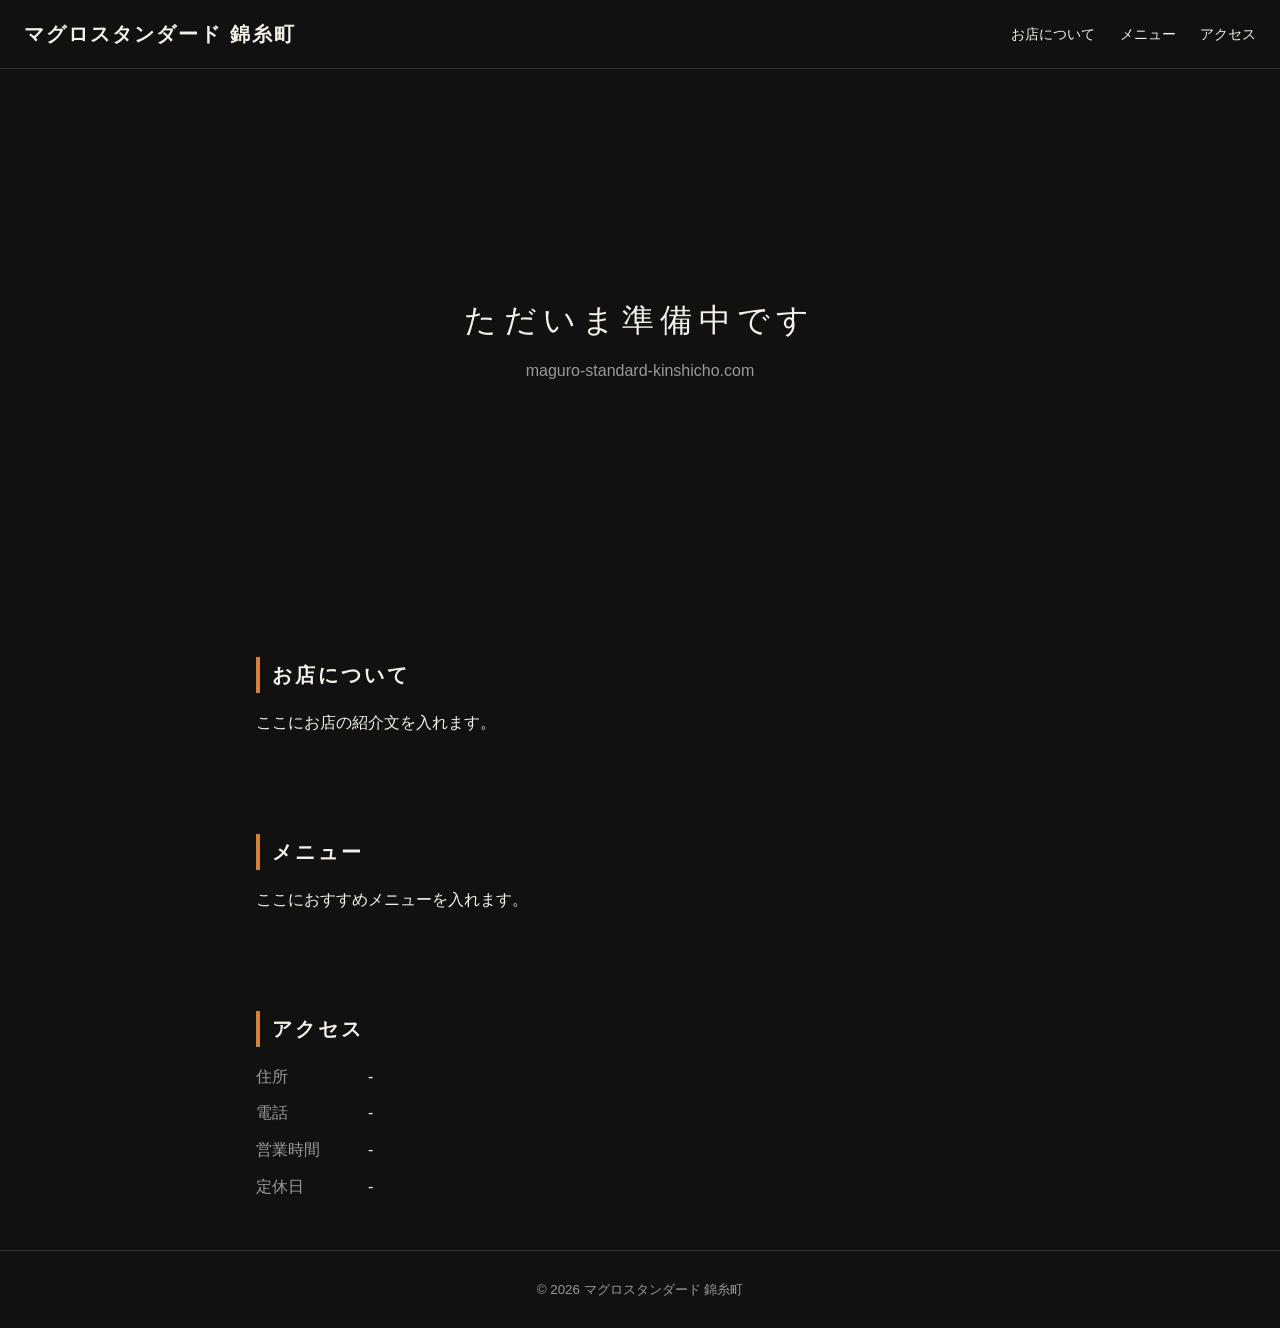
==== index.html @ 63bd1c0f "Initial scaffold for maguro-standard-kinshicho.com Co-Authored-By: Claude Fable 5.1 <noreply@anthrop" ====
<!DOCTYPE html>
<html lang="ja">
<head>
  <meta charset="UTF-8">
  <meta name="viewport" content="width=device-width, initial-scale=1.0">
  <title>マグロスタンダード 錦糸町</title>
  <meta name="description" content="マグロスタンダード 錦糸町 の公式サイトです。">
  <link rel="stylesheet" href="css/style.css">
</head>
<body>
  <header class="site-header">
    <h1 class="brand">マグロスタンダード 錦糸町</h1>
    <nav class="nav">
      <a href="#about">お店について</a>
      <a href="#menu">メニュー</a>
      <a href="#access">アクセス</a>
    </nav>
  </header>

  <main>
    <section class="hero">
      <p class="hero-copy">ただいま準備中です</p>
      <p class="hero-sub">maguro-standard-kinshicho.com</p>
    </section>

    <section id="about" class="section">
      <h2>お店について</h2>
      <p>ここにお店の紹介文を入れます。</p>
    </section>

    <section id="menu" class="section">
      <h2>メニュー</h2>
      <p>ここにおすすめメニューを入れます。</p>
    </section>

    <section id="access" class="section">
      <h2>アクセス</h2>
      <dl class="info">
        <dt>住所</dt><dd>-</dd>
        <dt>電話</dt><dd>-</dd>
        <dt>営業時間</dt><dd>-</dd>
        <dt>定休日</dt><dd>-</dd>
      </dl>
    </section>
  </main>

  <footer class="site-footer">
    <small>&copy; 2026 マグロスタンダード 錦糸町</small>
  </footer>
</body>
</html>
---- css/style.css ----
:root {
  --bg: #111;
  --fg: #f5f1e8;
  --accent: #d9822b;
  --muted: #9a9a9a;
}
* { box-sizing: border-box; margin: 0; padding: 0; }
body {
  font-family: "Hiragino Kaku Gothic ProN", "Noto Sans JP", sans-serif;
  background: var(--bg);
  color: var(--fg);
  line-height: 1.8;
}
.site-header {
  display: flex;
  justify-content: space-between;
  align-items: center;
  padding: 16px 24px;
  border-bottom: 1px solid #333;
}
.brand { font-size: 1.25rem; letter-spacing: .1em; }
.nav a { color: var(--fg); text-decoration: none; margin-left: 20px; font-size: .9rem; }
.nav a:hover { color: var(--accent); }
.hero {
  min-height: 60vh;
  display: flex;
  flex-direction: column;
  justify-content: center;
  align-items: center;
  text-align: center;
  padding: 40px 16px;
}
.hero-copy { font-size: 2rem; letter-spacing: .2em; }
.hero-sub { color: var(--muted); margin-top: 8px; }
.section { max-width: 800px; margin: 0 auto; padding: 48px 16px; }
.section h2 {
  font-size: 1.25rem;
  letter-spacing: .15em;
  border-left: 4px solid var(--accent);
  padding-left: 12px;
  margin-bottom: 16px;
}
.info { display: grid; grid-template-columns: 6em 1fr; gap: 8px 16px; }
.info dt { color: var(--muted); }
.site-footer { text-align: center; padding: 24px; color: var(--muted); border-top: 1px solid #333; }
@media (max-width: 600px) {
  .site-header { flex-direction: column; gap: 8px; }
  .nav a { margin: 0 10px; }
  .hero-copy { font-size: 1.4rem; }
}
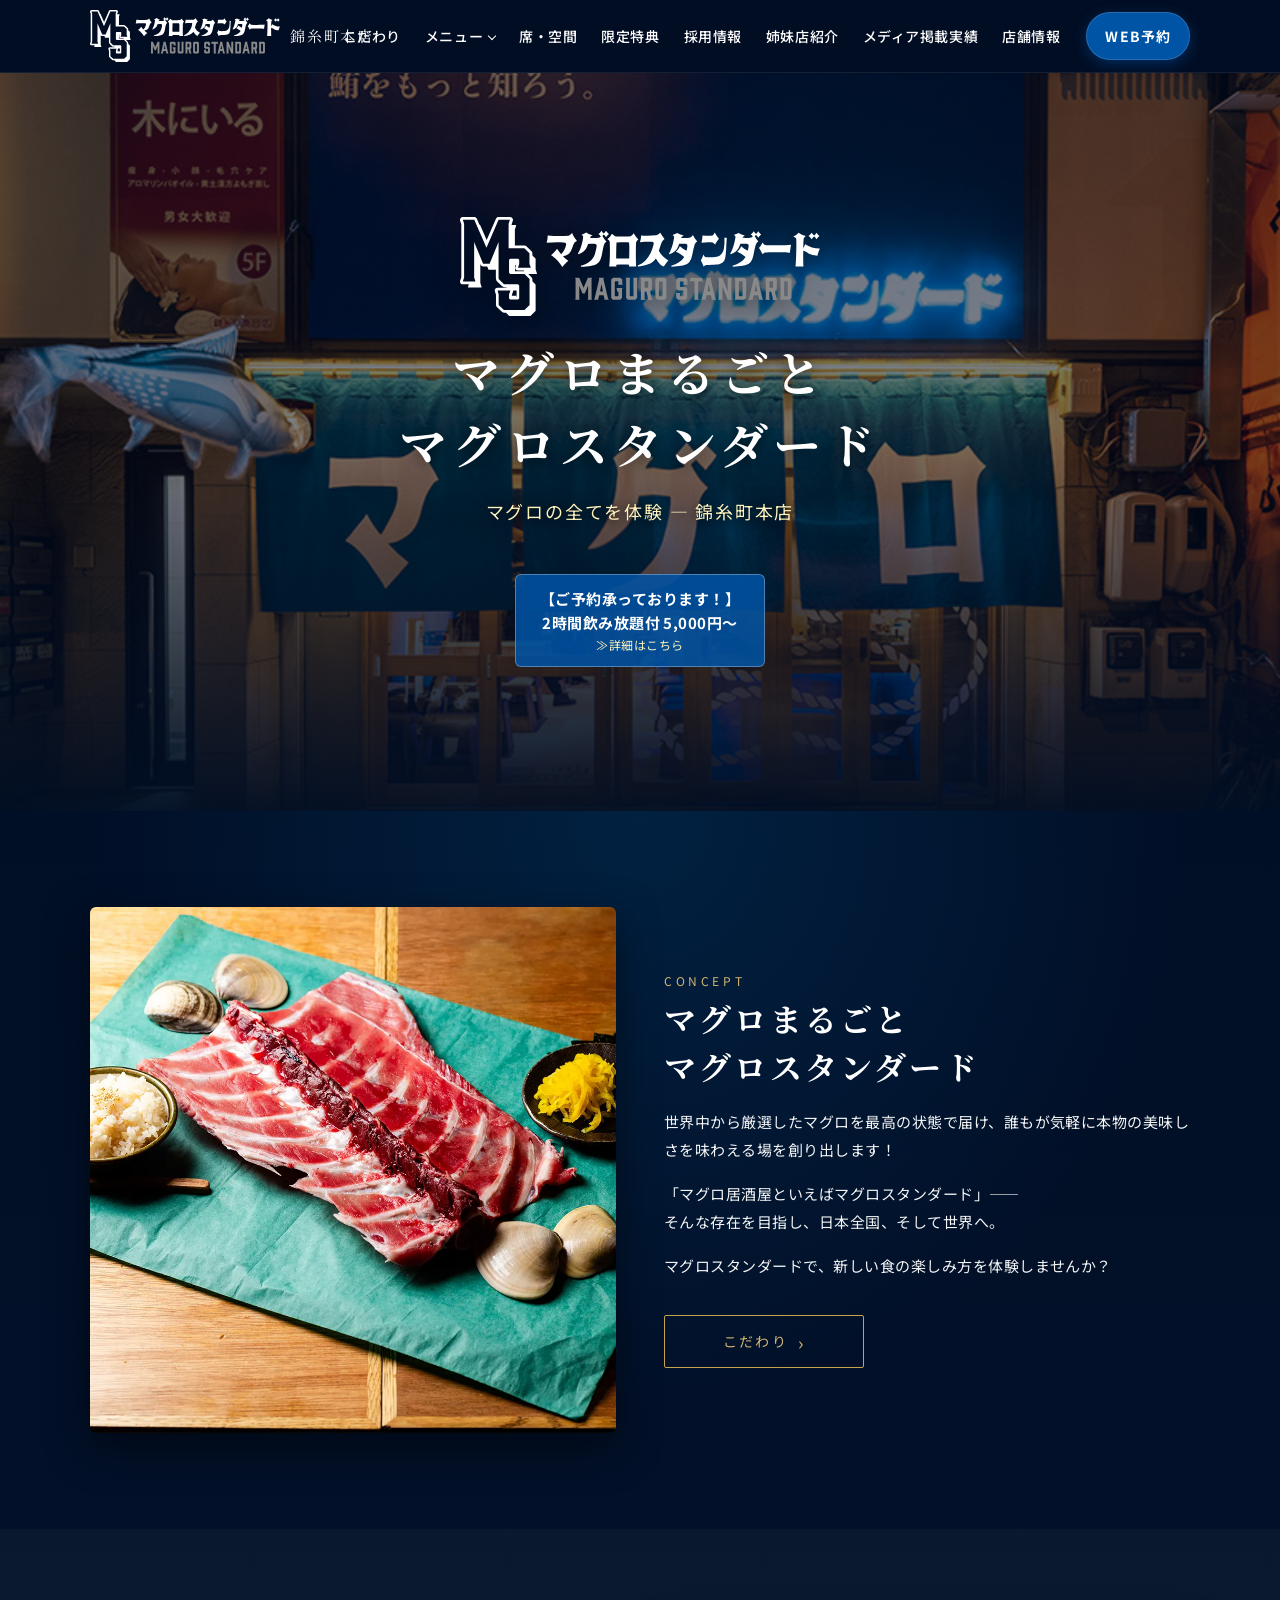
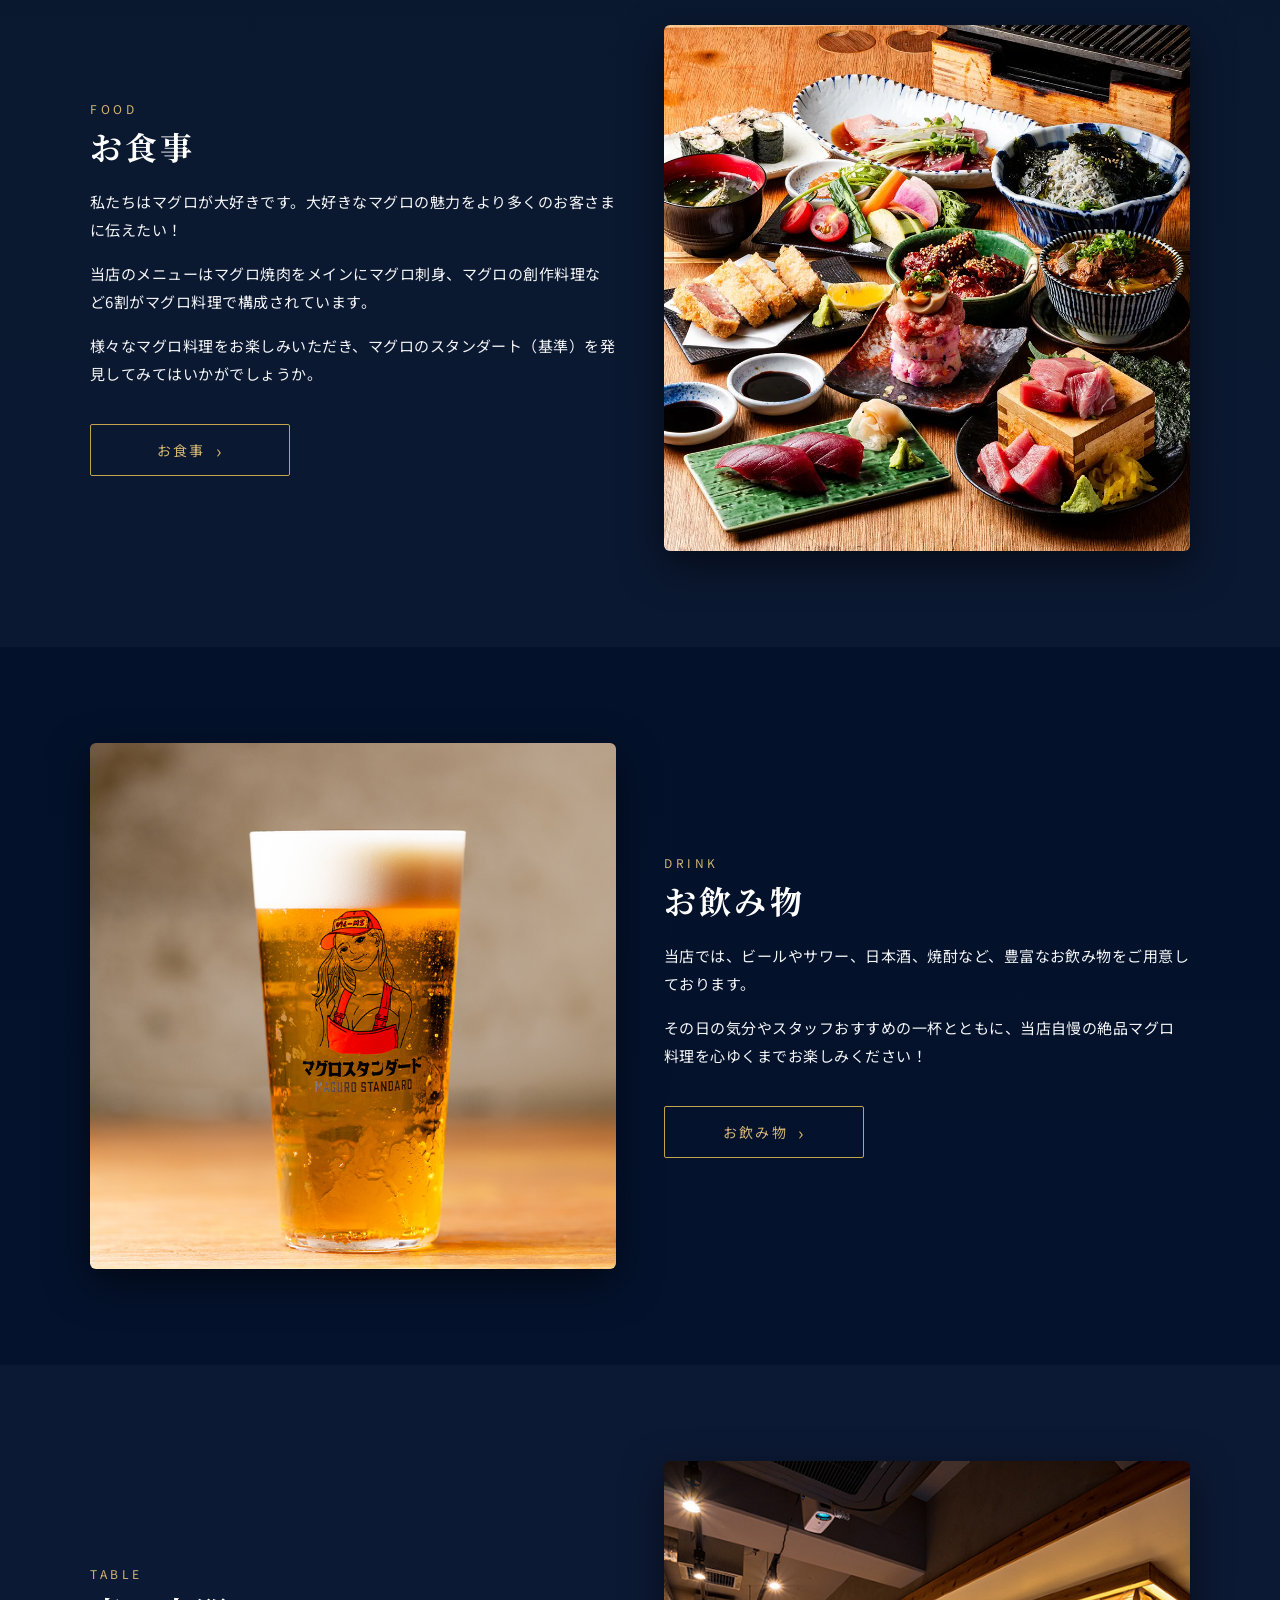
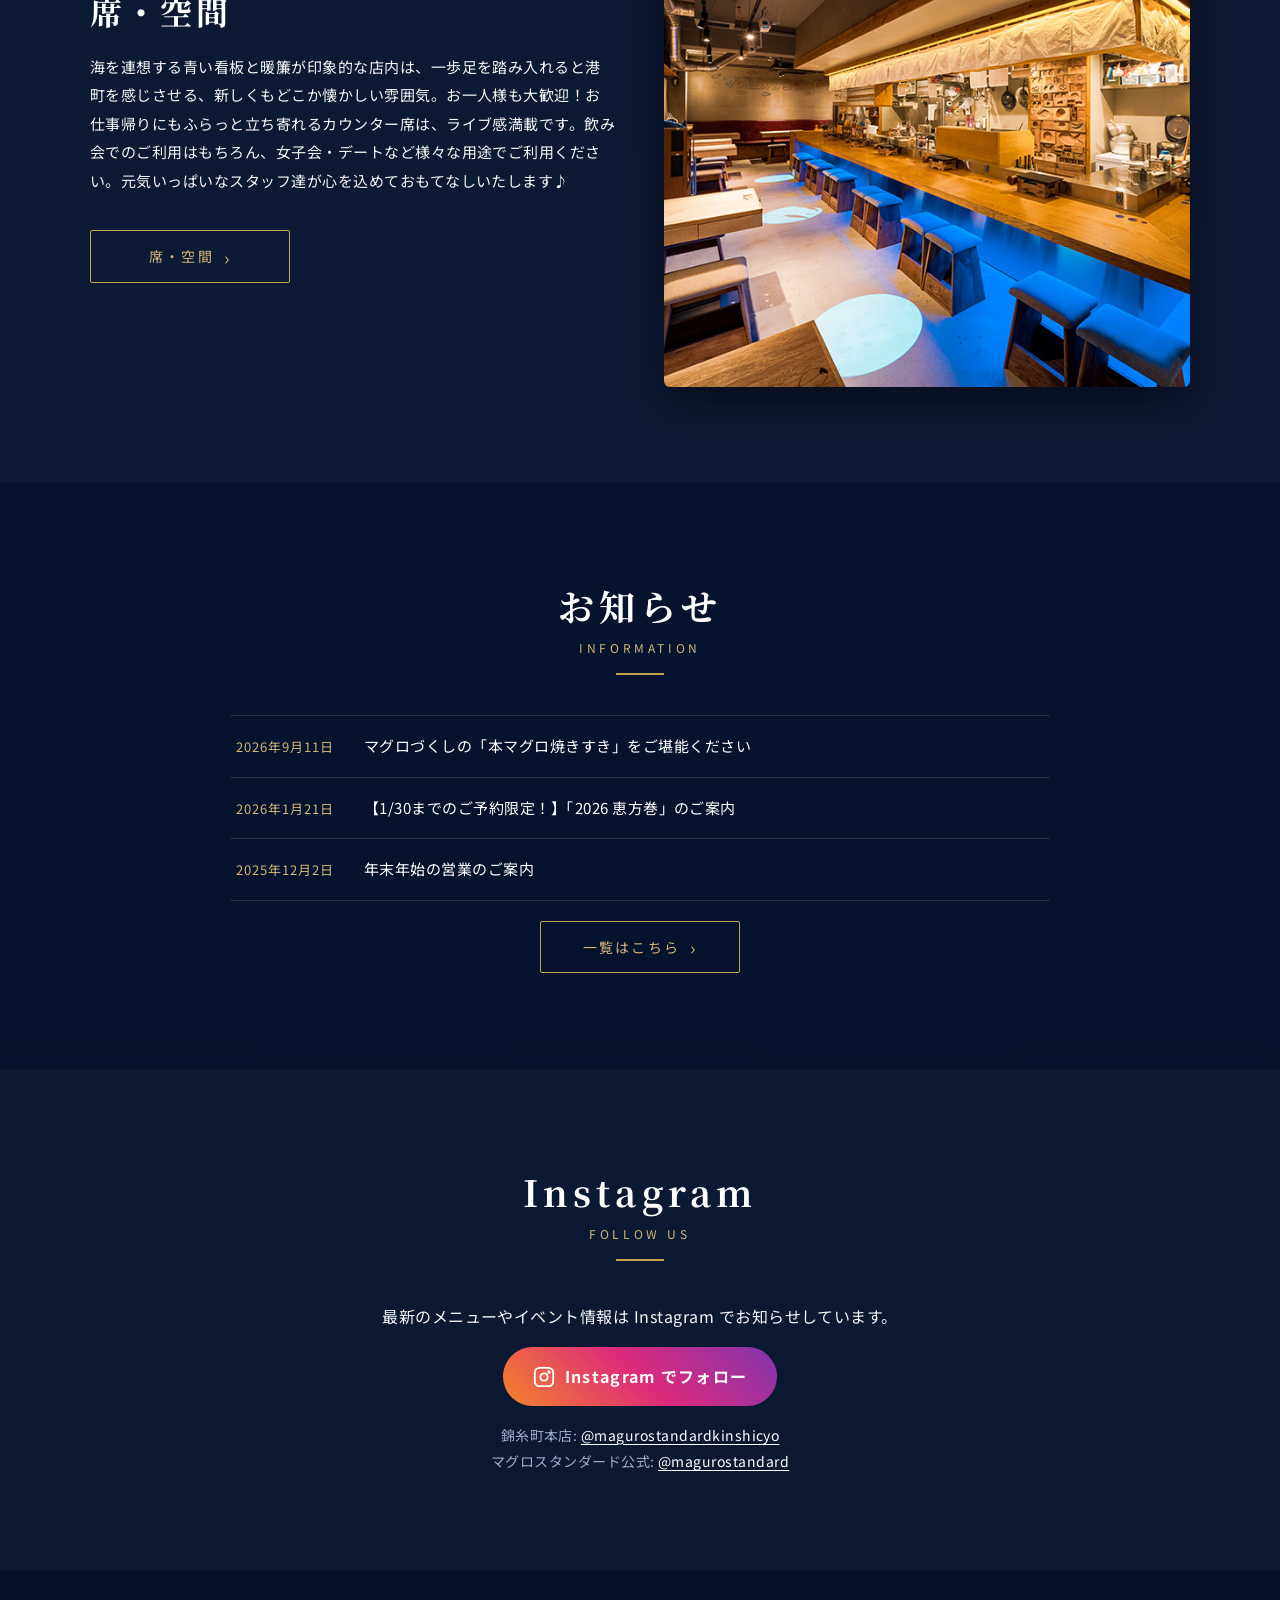
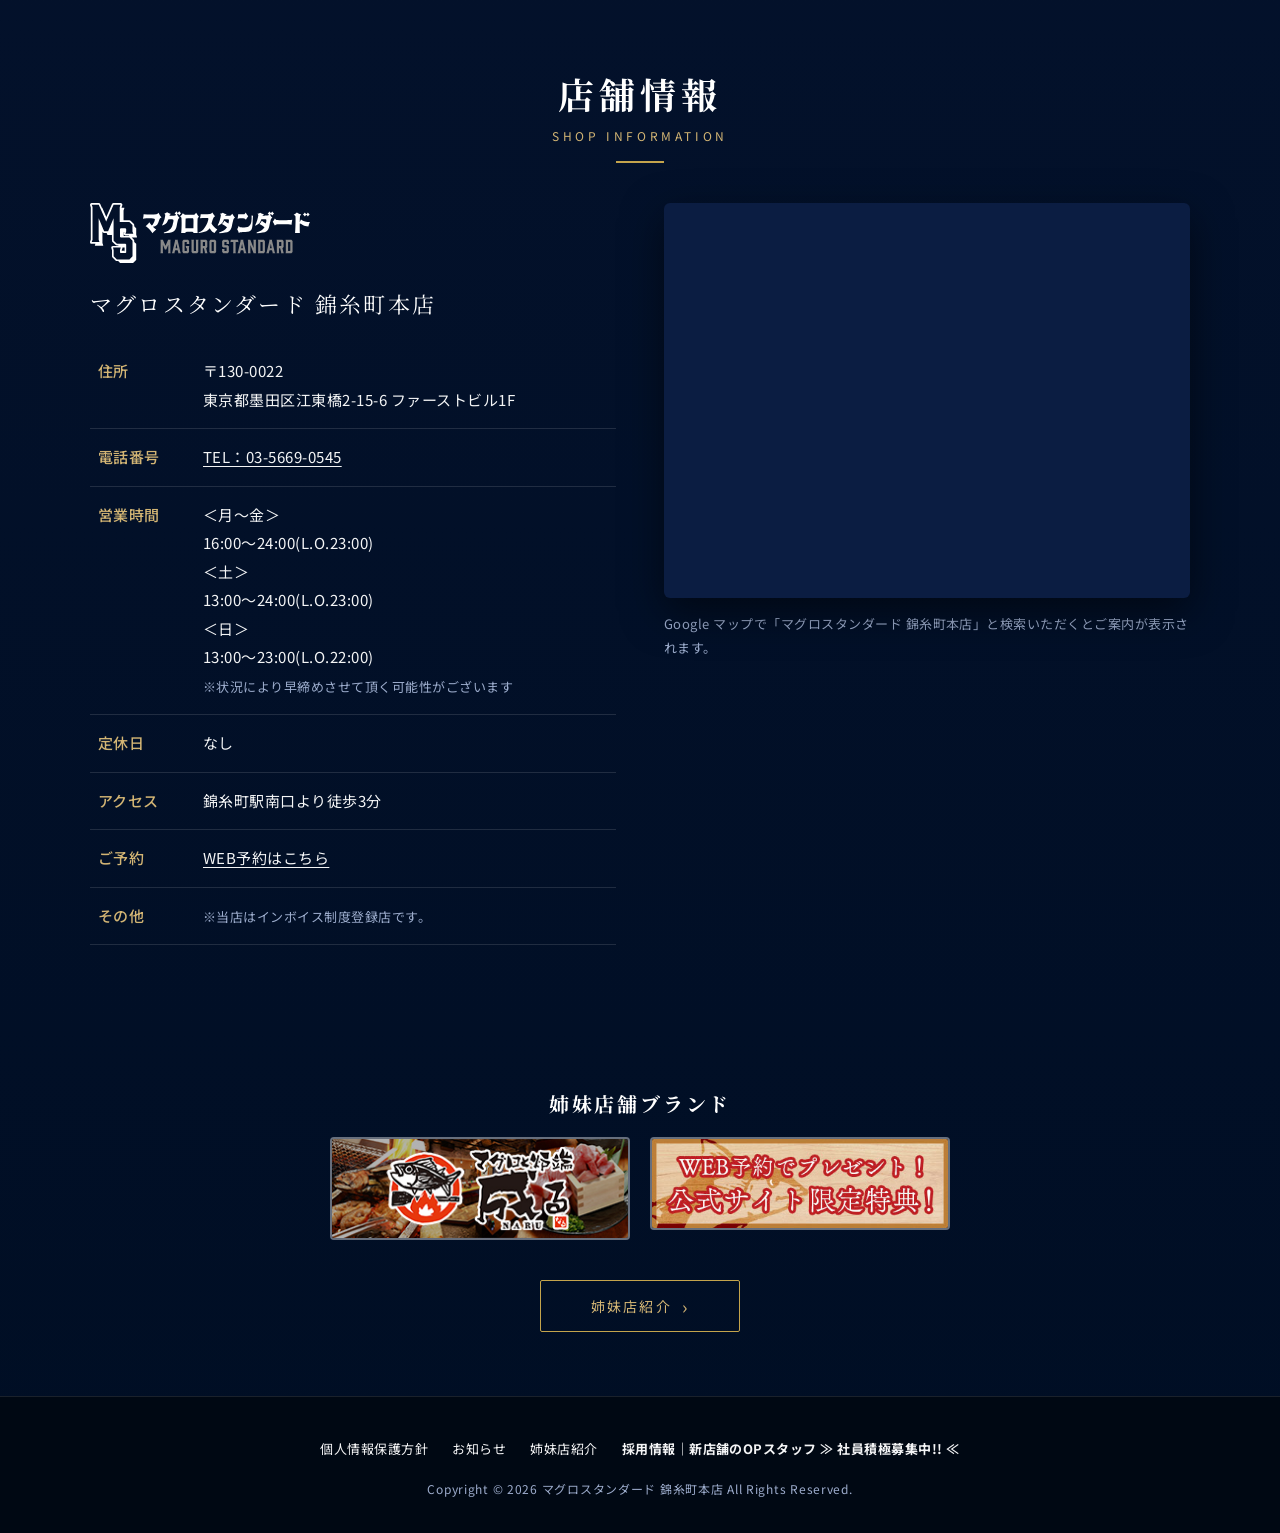
==== commit e09aa298: "Build マグロスタンダード 錦糸町本店 site from existing pages Co-Authored-By: Claude Fable 5.1 <noreply@anthropic.c" ====
--- a/index.html
+++ b/index.html
@@ -3,49 +3,222 @@
 <head>
   <meta charset="UTF-8">
   <meta name="viewport" content="width=device-width, initial-scale=1.0">
-  <title>マグロスタンダード 錦糸町</title>
-  <meta name="description" content="マグロスタンダード 錦糸町 の公式サイトです。">
-  <link rel="stylesheet" href="css/style.css">
+  <title>【公式・ネット予約はこちら】マグロスタンダード 錦糸町本店 - マグロの全てを体験</title>
+  <meta name="description" content="【Web予約はこちら】錦糸町駅南口より徒歩3分！ 捨てる部分がないと言われているマグロを焼肉、刺身などバラエティ豊富な調理方法でご提供している「マグロスタンダード 錦糸町本店」。ここでの食体験を通し、新しいスタンダードを発見してみてはいかがでしょうか♪ご宴会でのご利用はもちろん、女子会、デート、ご家族でのご利用まで、お気軽にお立ち寄りください。">
+  <meta property="og:locale" content="ja_JP">
+  <meta property="og:type" content="website">
+  <meta property="og:site_name" content="マグロスタンダード 錦糸町本店">
+  <meta property="og:title" content="【公式・ネット予約はこちら】マグロスタンダード 錦糸町本店 - マグロの全てを体験">
+  <meta property="og:description" content="【Web予約はこちら】錦糸町駅南口より徒歩3分！ 捨てる部分がないと言われているマグロを焼肉、刺身などバラエティ豊富な調理方法でご提供している「マグロスタンダード 錦糸町本店」。ここでの食体験を通し、新しいスタンダードを発見してみてはいかがでしょうか♪ご宴会でのご利用はもちろん、女子会、デート、ご家族でのご利用まで、お気軽にお立ち寄りください。">
+  <meta property="og:url" content="https://maguro-standard-kinshicho.com/">
+  <meta property="og:image" content="https://maguro-standard-kinshicho.com/images/ogp.jpg">
+  <meta name="twitter:card" content="summary_large_image">
+  <link rel="canonical" href="https://maguro-standard-kinshicho.com/">
+  <link rel="icon" href="/images/favicon.svg" type="image/svg+xml">
+  <link rel="preconnect" href="https://fonts.googleapis.com">
+  <link rel="preconnect" href="https://fonts.gstatic.com" crossorigin>
+  <link href="https://fonts.googleapis.com/css2?family=Noto+Sans+JP:wght@400;500;700&family=Noto+Serif+JP:wght@500;700&display=swap" rel="stylesheet">
+  <link rel="stylesheet" href="/css/style.css">
 </head>
-<body>
+<body class="has-bottom-bar">
   <header class="site-header">
-    <h1 class="brand">マグロスタンダード 錦糸町</h1>
-    <nav class="nav">
-      <a href="#about">お店について</a>
-      <a href="#menu">メニュー</a>
-      <a href="#access">アクセス</a>
-    </nav>
+    <div class="container header-inner">
+      <a class="brand" href="/" aria-label="マグロスタンダード 錦糸町本店 トップページ">
+        <img src="/images/logo-white.svg" alt="マグロスタンダード" width="333" height="91">
+        <span class="brand-sub">錦糸町本店</span>
+      </a>
+      <nav class="global-nav" aria-label="グローバルナビゲーション">
+        <ul class="nav-list">
+        <li><a href="/concept/">こだわり</a></li>
+        <li class="has-sub"><button type="button" aria-expanded="false">メニュー</button>
+          <ul class="sub-menu">
+            <li><a href="/course/">コース</a></li>
+            <li><a href="/food/">お食事</a></li>
+            <li><a href="/drink/">お飲み物</a></li>
+          </ul>
+        </li>
+        <li><a href="/table/">席・空間</a></li>
+        <li><a href="/special/">限定特典</a></li>
+        <li><a href="https://pay-it-forward-corporate.com/recruit/" target="_blank" rel="noopener">採用情報</a></li>
+        <li><a href="/sister-store/">姉妹店紹介</a></li>
+        <li><a href="/media/">メディア掲載実績</a></li>
+        <li><a href="/#shop-info">店舗情報</a></li>
+        </ul>
+      </nav>
+      <div class="header-actions">
+        <a class="btn-reserve" href="https://yoyaku.tabelog.com/yoyaku/net_booking_form/index?rcd=13283669" target="_blank" rel="noopener">WEB予約</a>
+        <button class="menu-toggle" type="button" aria-expanded="false" aria-controls="mobile-nav" aria-label="メニューを開閉">
+          <span></span><span></span><span></span>
+        </button>
+      </div>
+    </div>
   </header>
+  <nav class="mobile-nav" id="mobile-nav" aria-label="モバイルナビゲーション">
+    <ul>
+      <li><a href="/">ホーム</a></li>
+      <li><a href="/concept/">こだわり</a></li>
+      <li><span>メニュー</span>
+        <ul>
+          <li><a href="/course/">コース</a></li>
+          <li><a href="/food/">お食事</a></li>
+          <li><a href="/drink/">お飲み物</a></li>
+        </ul>
+      </li>
+      <li><a href="/table/">席・空間</a></li>
+      <li><a href="/special/">限定特典</a></li>
+      <li><a href="https://pay-it-forward-corporate.com/recruit/" target="_blank" rel="noopener">採用情報</a></li>
+      <li><a href="/sister-store/">姉妹店紹介</a></li>
+      <li><a href="/media/">メディア掲載実績</a></li>
+      <li><a href="/#shop-info">店舗情報</a></li>
+      <li><a href="/information/">お知らせ</a></li>
+    </ul>
+    <a class="btn-reserve" href="https://yoyaku.tabelog.com/yoyaku/net_booking_form/index?rcd=13283669" target="_blank" rel="noopener">WEB予約はこちら</a>
+    <p class="mobile-sns">Instagram: <a href="https://www.instagram.com/magurostandardkinshicyo/" target="_blank" rel="noopener">@magurostandardkinshicyo</a></p>
+  </nav>
 
   <main>
-    <section class="hero">
-      <p class="hero-copy">ただいま準備中です</p>
-      <p class="hero-sub">maguro-standard-kinshicho.com</p>
-    </section>
-
-    <section id="about" class="section">
-      <h2>お店について</h2>
-      <p>ここにお店の紹介文を入れます。</p>
-    </section>
-
-    <section id="menu" class="section">
-      <h2>メニュー</h2>
-      <p>ここにおすすめメニューを入れます。</p>
-    </section>
-
-    <section id="access" class="section">
-      <h2>アクセス</h2>
-      <dl class="info">
-        <dt>住所</dt><dd>-</dd>
-        <dt>電話</dt><dd>-</dd>
-        <dt>営業時間</dt><dd>-</dd>
-        <dt>定休日</dt><dd>-</dd>
-      </dl>
+    <section class="hero" id="pagetop">
+      <img class="hero-bg" src="/images/hero.jpg" alt="" width="800" height="600" fetchpriority="high">
+      <div class="hero-inner">
+        <img class="hero-logo" src="/images/logo-white.svg" alt="マグロスタンダード" width="333" height="91">
+        <h1 class="hero-title">マグロまるごと<br>マグロスタンダード</h1>
+        <p class="hero-lead">マグロの全てを体験 ― 錦糸町本店</p>
+        <a class="hero-notice" href="/course/">【ご予約承っております！】<br>2時間飲み放題付 5,000円～<small>≫詳細はこちら</small></a>
+      </div>
+    </section>
+
+    <section class="section wave" id="concept">
+      <div class="container">
+        <div class="feature">
+          <div class="feature-img"><img src="/images/top-concept.webp" alt="マグロスタンダードのマグロ料理" width="1000" height="1000" loading="lazy"></div>
+          <div class="feature-body">
+            <h2><span class="en">CONCEPT</span>マグロまるごと<br>マグロスタンダード</h2>
+            <p>世界中から厳選したマグロを最高の状態で届け、誰もが気軽に本物の美味しさを味わえる場を創り出します！</p>
+            <p>「マグロ居酒屋といえばマグロスタンダード」——<br>そんな存在を目指し、日本全国、そして世界へ。</p>
+            <p>マグロスタンダードで、新しい食の楽しみ方を体験しませんか？</p>
+            <a class="btn" href="/concept/">こだわり</a>
+          </div>
+        </div>
+      </div>
+    </section>
+
+    <section class="section alt" id="food">
+      <div class="container">
+        <div class="feature reverse">
+          <div class="feature-img"><img src="/images/top-food.webp" alt="マグロ焼肉をはじめとするお食事" width="1000" height="1000" loading="lazy"></div>
+          <div class="feature-body">
+            <h2><span class="en">FOOD</span>お食事</h2>
+            <p>私たちはマグロが大好きです。大好きなマグロの魅力をより多くのお客さまに伝えたい！</p>
+            <p>当店のメニューはマグロ焼肉をメインにマグロ刺身、マグロの創作料理など6割がマグロ料理で構成されています。</p>
+            <p>様々なマグロ料理をお楽しみいただき、マグロのスタンダート（基準）を発見してみてはいかがでしょうか。</p>
+            <a class="btn" href="/food/">お食事</a>
+          </div>
+        </div>
+      </div>
+    </section>
+
+    <section class="section" id="drink">
+      <div class="container">
+        <div class="feature">
+          <div class="feature-img"><img src="/images/drink-05.webp" alt="ビールなどのお飲み物" width="800" height="800" loading="lazy"></div>
+          <div class="feature-body">
+            <h2><span class="en">DRINK</span>お飲み物</h2>
+            <p>当店では、ビールやサワー、日本酒、焼酎など、豊富なお飲み物をご用意しております。</p>
+            <p>その日の気分やスタッフおすすめの一杯とともに、当店自慢の絶品マグロ料理を心ゆくまでお楽しみください！</p>
+            <a class="btn" href="/drink/">お飲み物</a>
+          </div>
+        </div>
+      </div>
+    </section>
+
+    <section class="section alt" id="table">
+      <div class="container">
+        <div class="feature reverse">
+          <div class="feature-img"><img src="/images/table-03.jpg" alt="ライブ感あふれるカウンター席" width="800" height="600" loading="lazy"></div>
+          <div class="feature-body">
+            <h2><span class="en">TABLE</span>席・空間</h2>
+            <p>海を連想する青い看板と暖簾が印象的な店内は、一歩足を踏み入れると港町を感じさせる、新しくもどこか懐かしい雰囲気。お一人様も大歓迎！お仕事帰りにもふらっと立ち寄れるカウンター席は、ライブ感満載です。飲み会でのご利用はもちろん、女子会・デートなど様々な用途でご利用ください。元気いっぱいなスタッフ達が心を込めておもてなしいたします♪</p>
+            <a class="btn" href="/table/">席・空間</a>
+          </div>
+        </div>
+      </div>
+    </section>
+
+    <section class="section" id="news">
+      <div class="container">
+        <h2 class="section-title">お知らせ<span class="en">INFORMATION</span></h2>
+        <ul class="news-list">
+        <li><a href="/information/#news-20260911"><time datetime="2026-09-11">2026年9月11日</time><span class="news-title">マグロづくしの「本マグロ焼きすき」をご堪能ください</span></a></li>
+        <li><a href="/information/#news-20260121"><time datetime="2026-01-21">2026年1月21日</time><span class="news-title">【1/30までのご予約限定！】「2026 恵方巻」のご案内</span></a></li>
+        <li><a href="/information/#news-20251202"><time datetime="2025-12-02">2025年12月2日</time><span class="news-title">年末年始の営業のご案内</span></a></li>
+        </ul>
+        <p class="center"><a class="btn" href="/information/">一覧はこちら</a></p>
+      </div>
+    </section>
+
+    <section class="section alt instagram" id="instagram">
+      <div class="container">
+        <h2 class="section-title">Instagram<span class="en">FOLLOW US</span></h2>
+        <p>最新のメニューやイベント情報は Instagram でお知らせしています。</p>
+        <p><a class="btn-insta" href="https://www.instagram.com/magurostandardkinshicyo/" target="_blank" rel="noopener"><svg viewBox="0 0 24 24" fill="none" stroke="currentColor" stroke-width="2" stroke-linecap="round" stroke-linejoin="round" aria-hidden="true"><rect x="2" y="2" width="20" height="20" rx="5"/><circle cx="12" cy="12" r="4"/><circle cx="17.5" cy="6.5" r="1" fill="currentColor"/></svg>Instagram でフォロー</a></p>
+        <p class="account">錦糸町本店: <a href="https://www.instagram.com/magurostandardkinshicyo/" target="_blank" rel="noopener">@magurostandardkinshicyo</a><br>マグロスタンダード公式: <a href="https://www.instagram.com/magurostandard/" target="_blank" rel="noopener">@magurostandard</a></p>
+      </div>
+    </section>
+
+    <section class="section" id="shop-info">
+      <div class="container">
+        <h2 class="section-title">店舗情報<span class="en">SHOP INFORMATION</span></h2>
+        <div class="info-grid">
+          <div>
+            <div class="store-logo"><img src="/images/logo-white.svg" alt="マグロスタンダード" width="333" height="91" loading="lazy"></div>
+            <p class="store-name">マグロスタンダード 錦糸町本店</p>
+            <table class="info-table">
+              <tr><th>住所</th><td>〒130-0022<br>東京都墨田区江東橋2-15-6 ファーストビル1F</td></tr>
+              <tr><th>電話番号</th><td><a href="tel:03-5669-0545">TEL：03-5669-0545</a></td></tr>
+              <tr><th>営業時間</th><td>＜月～金＞<br>16:00～24:00(L.O.23:00)<br>＜土＞<br>13:00～24:00(L.O.23:00)<br>＜日＞<br>13:00～23:00(L.O.22:00)<br><span class="note">※状況により早締めさせて頂く可能性がございます</span></td></tr>
+              <tr><th>定休日</th><td>なし</td></tr>
+              <tr><th>アクセス</th><td>錦糸町駅南口より徒歩3分</td></tr>
+              <tr><th>ご予約</th><td><a href="https://yoyaku.tabelog.com/yoyaku/net_booking_form/index?rcd=13283669" target="_blank" rel="noopener">WEB予約はこちら</a></td></tr>
+              <tr><th>その他</th><td><span class="note">※当店はインボイス制度登録店です。</span></td></tr>
+            </table>
+          </div>
+          <div id="footer-map">
+            <div class="map-wrap">
+              <iframe src="https://www.google.com/maps?q=%E6%9D%B1%E4%BA%AC%E9%83%BD%E5%A2%A8%E7%94%B0%E5%8C%BA%E6%B1%9F%E6%9D%B1%E6%A9%8B2-15-6%20%E3%83%95%E3%82%A1%E3%83%BC%E3%82%B9%E3%83%88%E3%83%93%E3%83%AB1F&output=embed" title="マグロスタンダード 錦糸町本店 の地図" loading="lazy" referrerpolicy="no-referrer-when-downgrade" allowfullscreen></iframe>
+            </div>
+            <p style="margin-top:14px;font-size:13px;color:#9caccc;">Google マップで「マグロスタンダード 錦糸町本店」と検索いただくとご案内が表示されます。</p>
+          </div>
+        </div>
+      </div>
+    </section>
+
+    <section class="sister-banner">
+      <div class="container">
+        <h2>姉妹店舗ブランド</h2>
+        <div class="banner-row">
+          <a href="https://maguro-robata-naru.com/" target="_blank" rel="noopener"><img src="/images/naru-banner.jpg" alt="マグロと炉端 成る" width="300" height="100" loading="lazy"></a>
+          <a href="/special/"><img src="/images/special-banner.jpg" alt="公式サイト限定特典" width="400" height="120" loading="lazy"></a>
+        </div>
+        <p style="margin-top:20px;"><a class="btn" href="/sister-store/">姉妹店紹介</a></p>
+      </div>
     </section>
   </main>
-
   <footer class="site-footer">
-    <small>&copy; 2026 マグロスタンダード 錦糸町</small>
+    <div class="container footer-inner">
+      <ul class="footer-links">
+        <li><a href="/privacy/">個人情報保護方針</a></li>
+        <li><a href="/information/">お知らせ</a></li>
+        <li><a href="/sister-store/">姉妹店紹介</a></li>
+        <li><a class="footer-recruit" href="https://pay-it-forward-corporate.com/recruit/" target="_blank" rel="noopener">採用情報｜新店舗のOPスタッフ ≫ 社員積極募集中!! ≪</a></li>
+      </ul>
+      <p class="copyright">Copyright &copy; 2026 マグロスタンダード 錦糸町本店 All Rights Reserved.</p>
+    </div>
   </footer>
+  <nav class="bottom-bar" aria-label="クイックリンク">
+    <a href="tel:03-5669-0545"><svg viewBox="0 0 24 24" fill="none" stroke="currentColor" stroke-width="1.8" stroke-linecap="round" stroke-linejoin="round" aria-hidden="true"><path d="M22 16.9v3a2 2 0 0 1-2.2 2 19.8 19.8 0 0 1-8.6-3.1 19.5 19.5 0 0 1-6-6A19.8 19.8 0 0 1 2.1 4.2 2 2 0 0 1 4.1 2h3a2 2 0 0 1 2 1.7c.1.9.4 1.8.7 2.6a2 2 0 0 1-.5 2.1L8.1 9.7a16 16 0 0 0 6 6l1.3-1.3a2 2 0 0 1 2.1-.4c.8.3 1.7.5 2.6.7a2 2 0 0 1 1.9 2z"/></svg>電話</a>
+    <a href="/#footer-map"><svg viewBox="0 0 24 24" fill="none" stroke="currentColor" stroke-width="1.8" stroke-linecap="round" stroke-linejoin="round" aria-hidden="true"><path d="M21 10c0 7-9 13-9 13S3 17 3 10a9 9 0 0 1 18 0z"/><circle cx="12" cy="10" r="3"/></svg>地図</a>
+    <a class="bar-reserve" href="https://yoyaku.tabelog.com/yoyaku/net_booking_form/index?rcd=13283669" target="_blank" rel="noopener"><svg viewBox="0 0 24 24" fill="none" stroke="currentColor" stroke-width="1.8" stroke-linecap="round" stroke-linejoin="round" aria-hidden="true"><rect x="3" y="4" width="18" height="18" rx="2"/><path d="M16 2v4M8 2v4M3 10h18"/></svg>WEB予約</a>
+  </nav>
+  <script src="/js/main.js"></script>
 </body>
 </html>
--- a/css/style.css
+++ b/css/style.css
@@ -1,50 +1,813 @@
+/* ==========================================================================
+   マグロスタンダード 錦糸町本店 - 共通スタイル
+   配色は既存サイト(Elementor kit)の値を踏襲:
+   primary #0054A6 / secondary #0072BC / navy #000E24 #05132F / gold #C4A44C
+   ========================================================================== */
+
 :root {
-  --bg: #111;
-  --fg: #f5f1e8;
-  --accent: #d9822b;
-  --muted: #9a9a9a;
-}
-* { box-sizing: border-box; margin: 0; padding: 0; }
+  --blue: #0054a6;
+  --blue-light: #0072bc;
+  --blue-deep: #004283;
+  --navy: #000e24;
+  --navy-2: #05132f;
+  --navy-3: #0b1d42;
+  --gold: #c4a44c;
+  --gold-light: #d3b574;
+  --cream: #fff3bd;
+  --text: #111111;
+  --text-light: #f4f5f6;
+  --muted: #9caccc;
+  --white: #ffffff;
+  --header-h: 72px;
+  --font-sans: "Noto Sans JP", "Hiragino Kaku Gothic ProN", "Hiragino Sans", Meiryo, sans-serif;
+  --font-serif: "Noto Serif JP", "Hiragino Mincho ProN", "Yu Mincho", serif;
+}
+
+*, *::before, *::after { box-sizing: border-box; }
+
+html { scroll-behavior: smooth; -webkit-text-size-adjust: 100%; }
+
 body {
-  font-family: "Hiragino Kaku Gothic ProN", "Noto Sans JP", sans-serif;
-  background: var(--bg);
-  color: var(--fg);
-  line-height: 1.8;
-}
+  margin: 0;
+  font-family: var(--font-sans);
+  font-size: 16px;
+  line-height: 1.9;
+  color: var(--text-light);
+  background: var(--navy);
+  background-image: linear-gradient(180deg, #000e24 0%, #05132f 60%, #000e24 100%);
+  letter-spacing: 0.03em;
+  word-break: break-word;
+}
+
+body.has-bottom-bar { padding-bottom: 64px; }
+
+img { max-width: 100%; height: auto; display: block; }
+a { color: inherit; text-decoration: none; }
+a:hover { opacity: 0.85; }
+ul { margin: 0; padding: 0; list-style: none; }
+h1, h2, h3, h4 { margin: 0; font-weight: 700; line-height: 1.5; }
+p { margin: 0 0 1em; }
+p:last-child { margin-bottom: 0; }
+
+.sr-only {
+  position: absolute; width: 1px; height: 1px; padding: 0; margin: -1px;
+  overflow: hidden; clip: rect(0, 0, 0, 0); white-space: nowrap; border: 0;
+}
+
+.container {
+  width: 100%;
+  max-width: 1140px;
+  margin: 0 auto;
+  padding: 0 20px;
+}
+
+/* --------------------------------------------------------------------------
+   Header
+   -------------------------------------------------------------------------- */
 .site-header {
+  position: sticky;
+  top: 0;
+  z-index: 100;
+  background: rgba(0, 14, 36, 0.92);
+  backdrop-filter: blur(6px);
+  border-bottom: 1px solid rgba(255, 255, 255, 0.08);
+}
+
+.header-inner {
+  display: flex;
+  align-items: center;
+  justify-content: space-between;
+  height: var(--header-h);
+  gap: 16px;
+}
+
+.brand {
+  display: flex;
+  align-items: center;
+  gap: 10px;
+  min-width: 0;
+}
+
+.brand img {
+  width: 170px;
+  height: auto;
+}
+
+.brand .brand-sub {
+  font-family: var(--font-serif);
+  font-size: 15px;
+  letter-spacing: 0.12em;
+  color: var(--white);
+  white-space: nowrap;
+}
+
+.global-nav { display: none; }
+
+.nav-list {
+  display: flex;
+  align-items: center;
+  gap: 4px;
+}
+
+.nav-list > li { position: relative; }
+
+.nav-list a, .nav-list button {
+  display: block;
+  padding: 8px 10px;
+  font-size: 14px;
+  font-weight: 500;
+  color: var(--white);
+  background: none;
+  border: 0;
+  cursor: pointer;
+  font-family: inherit;
+  letter-spacing: 0.04em;
+  white-space: nowrap;
+}
+
+.nav-list a:hover, .nav-list button:hover { color: var(--gold-light); opacity: 1; }
+
+.has-sub > button::after {
+  content: "";
+  display: inline-block;
+  width: 6px; height: 6px;
+  margin-left: 6px;
+  border-right: 1px solid currentColor;
+  border-bottom: 1px solid currentColor;
+  transform: translateY(-3px) rotate(45deg);
+}
+
+.sub-menu {
+  position: absolute;
+  top: 100%;
+  left: 0;
+  min-width: 160px;
+  padding: 8px 0;
+  background: var(--navy-3);
+  border: 1px solid rgba(255, 255, 255, 0.1);
+  box-shadow: 0 10px 30px rgba(0, 0, 0, 0.4);
+  opacity: 0;
+  visibility: hidden;
+  transform: translateY(8px);
+  transition: all 0.2s;
+}
+
+.has-sub:hover .sub-menu,
+.has-sub:focus-within .sub-menu,
+.has-sub.is-open .sub-menu {
+  opacity: 1;
+  visibility: visible;
+  transform: translateY(0);
+}
+
+.sub-menu a { padding: 8px 18px; font-size: 13px; }
+
+.btn-reserve {
+  display: inline-flex;
+  align-items: center;
+  justify-content: center;
+  gap: 6px;
+  padding: 10px 18px;
+  background: var(--blue);
+  color: var(--white);
+  font-weight: 700;
+  font-size: 14px;
+  letter-spacing: 0.08em;
+  border-radius: 999px;
+  border: 1px solid rgba(255, 255, 255, 0.15);
+  box-shadow: 0 4px 14px rgba(0, 84, 166, 0.45);
+  white-space: nowrap;
+  transition: background 0.2s;
+}
+
+.btn-reserve:hover { background: var(--blue-light); opacity: 1; }
+
+.header-actions { display: flex; align-items: center; gap: 10px; }
+.header-actions .btn-reserve { display: none; }
+
+/* Hamburger */
+.menu-toggle {
+  display: inline-flex;
+  flex-direction: column;
+  justify-content: center;
+  gap: 5px;
+  width: 44px; height: 44px;
+  padding: 10px;
+  background: transparent;
+  border: 1px solid rgba(255, 255, 255, 0.25);
+  border-radius: 6px;
+  cursor: pointer;
+}
+
+.menu-toggle span {
+  display: block;
+  height: 2px;
+  background: var(--white);
+  transition: transform 0.25s, opacity 0.25s;
+}
+
+.menu-toggle[aria-expanded="true"] span:nth-child(1) { transform: translateY(7px) rotate(45deg); }
+.menu-toggle[aria-expanded="true"] span:nth-child(2) { opacity: 0; }
+.menu-toggle[aria-expanded="true"] span:nth-child(3) { transform: translateY(-7px) rotate(-45deg); }
+
+/* Mobile drawer */
+.mobile-nav {
+  position: fixed;
+  inset: var(--header-h) 0 0 0;
+  z-index: 99;
+  background: rgba(0, 14, 36, 0.98);
+  overflow-y: auto;
+  padding: 24px 20px 120px;
+  transform: translateX(100%);
+  transition: transform 0.3s ease;
+}
+
+.mobile-nav.is-open { transform: translateX(0); }
+
+.mobile-nav ul li a, .mobile-nav ul li span {
+  display: block;
+  padding: 14px 4px;
+  font-size: 16px;
+  color: var(--white);
+  border-bottom: 1px solid rgba(255, 255, 255, 0.1);
+}
+
+.mobile-nav ul li span { color: var(--muted); font-size: 13px; padding-bottom: 4px; border: 0; }
+.mobile-nav ul ul a { padding-left: 20px; font-size: 15px; }
+.mobile-nav ul ul a::before { content: "- "; color: var(--gold); }
+.mobile-nav .btn-reserve { margin-top: 24px; width: 100%; padding: 14px; font-size: 16px; }
+.mobile-nav .mobile-sns { margin-top: 20px; text-align: center; font-size: 13px; color: var(--muted); }
+
+/* --------------------------------------------------------------------------
+   Hero
+   -------------------------------------------------------------------------- */
+.hero {
+  position: relative;
+  min-height: 72vh;
+  display: flex;
+  align-items: center;
+  justify-content: center;
+  text-align: center;
+  overflow: hidden;
+  background: var(--navy);
+}
+
+.hero-bg {
+  position: absolute;
+  inset: 0;
+  width: 100%; height: 100%;
+  object-fit: cover;
+  object-position: center;
+  opacity: 0.6;
+}
+
+.hero::after {
+  content: "";
+  position: absolute;
+  inset: 0;
+  background: linear-gradient(180deg, rgba(0, 14, 36, 0.3) 0%, rgba(0, 14, 36, 0.2) 50%, rgba(0, 14, 36, 0.95) 100%);
+}
+
+.hero-inner {
+  position: relative;
+  z-index: 1;
+  padding: 80px 20px;
+}
+
+.hero-logo { width: min(360px, 70vw); margin: 0 auto 20px; filter: drop-shadow(0 4px 12px rgba(0, 0, 0, 0.6)); }
+
+.hero-title {
+  font-family: var(--font-serif);
+  font-size: clamp(28px, 5vw, 48px);
+  letter-spacing: 0.12em;
+  color: var(--white);
+  text-shadow: 0 2px 16px rgba(0, 0, 0, 0.7);
+}
+
+.hero-lead {
+  margin-top: 14px;
+  font-size: clamp(14px, 2vw, 18px);
+  letter-spacing: 0.1em;
+  color: var(--cream);
+  text-shadow: 0 1px 8px rgba(0, 0, 0, 0.8);
+}
+
+.hero-notice {
+  display: inline-block;
+  margin-top: 28px;
+  padding: 12px 24px;
+  background: rgba(0, 84, 166, 0.85);
+  border: 1px solid rgba(255, 255, 255, 0.3);
+  border-radius: 6px;
+  color: var(--white);
+  font-weight: 700;
+  line-height: 1.6;
+  font-size: 15px;
+}
+
+.hero-notice small { display: block; font-weight: 400; font-size: 12px; color: var(--cream); }
+
+/* --------------------------------------------------------------------------
+   Sections
+   -------------------------------------------------------------------------- */
+.section { padding: 72px 0; }
+.section.alt { background: rgba(255, 255, 255, 0.03); }
+.section.wave {
+  background-image: radial-gradient(ellipse at top, rgba(0, 114, 188, 0.18), transparent 60%);
+}
+
+.section-title {
+  font-family: var(--font-serif);
+  font-size: clamp(24px, 3.6vw, 36px);
+  letter-spacing: 0.14em;
+  color: var(--white);
+  text-align: center;
+  margin-bottom: 40px;
+  position: relative;
+  padding-bottom: 18px;
+}
+
+.section-title::after {
+  content: "";
+  position: absolute;
+  left: 50%; bottom: 0;
+  width: 48px; height: 2px;
+  transform: translateX(-50%);
+  background: var(--gold);
+}
+
+.section-title .en {
+  display: block;
+  font-family: var(--font-sans);
+  font-size: 12px;
+  letter-spacing: 0.3em;
+  color: var(--gold-light);
+  margin-top: 6px;
+  font-weight: 400;
+}
+
+.feature {
+  display: grid;
+  grid-template-columns: 1fr;
+  gap: 28px;
+  align-items: center;
+}
+
+.feature + .feature { margin-top: 72px; }
+
+.feature-img {
+  border-radius: 6px;
+  overflow: hidden;
+  box-shadow: 0 14px 40px rgba(0, 0, 0, 0.5);
+}
+
+.feature-img img { width: 100%; aspect-ratio: 1 / 1; object-fit: cover; }
+
+.feature-body h2, .feature-body h3 {
+  font-family: var(--font-serif);
+  font-size: clamp(22px, 3vw, 32px);
+  letter-spacing: 0.1em;
+  color: var(--white);
+  margin-bottom: 18px;
+  line-height: 1.5;
+}
+
+.feature-body h2 .en {
+  display: block;
+  font-family: var(--font-sans);
+  font-size: 12px;
+  letter-spacing: 0.3em;
+  color: var(--gold-light);
+  font-weight: 400;
+  margin-bottom: 4px;
+}
+
+.feature-body p { font-size: 15px; color: var(--text-light); }
+
+.btn {
+  display: inline-flex;
+  align-items: center;
+  justify-content: center;
+  min-width: 200px;
+  padding: 12px 28px;
+  margin-top: 20px;
+  border: 1px solid var(--gold);
+  color: var(--gold-light);
+  font-size: 14px;
+  letter-spacing: 0.16em;
+  border-radius: 2px;
+  transition: background 0.2s, color 0.2s;
+}
+
+.btn::after { content: "\203A"; margin-left: 10px; font-size: 18px; line-height: 1; }
+.btn:hover { background: var(--gold); color: var(--navy); opacity: 1; }
+
+.btn-primary {
+  border-color: var(--blue-light);
+  background: var(--blue);
+  color: var(--white);
+}
+.btn-primary:hover { background: var(--blue-light); color: var(--white); }
+
+.center { text-align: center; }
+
+/* News list */
+.news-list { max-width: 820px; margin: 0 auto; }
+.news-list li { border-bottom: 1px solid rgba(255, 255, 255, 0.12); }
+.news-list li:first-child { border-top: 1px solid rgba(255, 255, 255, 0.12); }
+.news-list a, .news-list .news-row {
+  display: flex;
+  flex-direction: column;
+  gap: 4px;
+  padding: 16px 6px;
+}
+.news-list time { font-size: 13px; color: var(--gold-light); letter-spacing: 0.08em; }
+.news-list .news-title { font-size: 15px; color: var(--white); }
+
+/* Instagram */
+.instagram { text-align: center; }
+.instagram .account { font-size: 14px; color: var(--muted); margin-top: 10px; }
+.instagram .account a { color: var(--white); text-decoration: underline; text-underline-offset: 3px; }
+.btn-insta {
+  display: inline-flex;
+  align-items: center;
+  gap: 10px;
+  padding: 14px 30px;
+  border-radius: 999px;
+  background: linear-gradient(45deg, #f58529, #dd2a7b 50%, #8134af);
+  color: var(--white);
+  font-weight: 700;
+  letter-spacing: 0.08em;
+}
+.btn-insta svg { width: 22px; height: 22px; }
+
+/* Store info */
+.info-grid {
+  display: grid;
+  grid-template-columns: 1fr;
+  gap: 36px;
+}
+
+.info-table { width: 100%; border-collapse: collapse; font-size: 15px; }
+.info-table th, .info-table td {
+  padding: 14px 8px;
+  border-bottom: 1px solid rgba(255, 255, 255, 0.12);
+  vertical-align: top;
+  text-align: left;
+}
+.info-table th { width: 7em; color: var(--gold-light); font-weight: 500; white-space: nowrap; }
+.info-table td a { text-decoration: underline; text-underline-offset: 3px; }
+.info-table .note { font-size: 13px; color: var(--muted); }
+
+.map-wrap {
+  position: relative;
+  width: 100%;
+  aspect-ratio: 4 / 3;
+  border-radius: 6px;
+  overflow: hidden;
+  background: #0b1d42;
+  box-shadow: 0 14px 40px rgba(0, 0, 0, 0.5);
+}
+.map-wrap iframe { position: absolute; inset: 0; width: 100%; height: 100%; border: 0; }
+
+.store-logo { margin-bottom: 20px; }
+.store-logo img { width: 220px; }
+.store-name { font-family: var(--font-serif); font-size: 22px; letter-spacing: 0.1em; color: var(--white); margin-bottom: 18px; }
+
+/* Sister brand banner */
+.sister-banner { text-align: center; padding: 48px 0 64px; }
+.sister-banner h2 { font-family: var(--font-serif); font-size: 20px; letter-spacing: 0.14em; color: var(--white); margin-bottom: 18px; }
+.sister-banner img { width: 300px; max-width: 100%; margin: 0 auto; border: 2px solid rgba(255, 255, 255, 0.4); border-radius: 4px; }
+.sister-banner .banner-row { display: flex; flex-wrap: wrap; justify-content: center; gap: 20px; }
+
+/* --------------------------------------------------------------------------
+   Footer
+   -------------------------------------------------------------------------- */
+.site-footer {
+  background: #000813;
+  border-top: 1px solid rgba(255, 255, 255, 0.1);
+  padding: 40px 0 32px;
+  font-size: 13px;
+  color: var(--muted);
+}
+
+.footer-inner { display: flex; flex-direction: column; align-items: center; gap: 16px; text-align: center; }
+.footer-links { display: flex; flex-wrap: wrap; justify-content: center; gap: 8px 24px; }
+.footer-links a { color: var(--text-light); }
+.footer-links a:hover { color: var(--gold-light); }
+.footer-recruit { color: var(--cream); font-weight: 700; }
+.copyright { font-size: 12px; letter-spacing: 0.06em; }
+
+/* --------------------------------------------------------------------------
+   Mobile bottom bar
+   -------------------------------------------------------------------------- */
+.bottom-bar {
+  position: fixed;
+  left: 0; right: 0; bottom: 0;
+  z-index: 98;
+  display: grid;
+  grid-template-columns: 1fr 1fr 1.4fr;
+  background: rgba(0, 8, 19, 0.96);
+  border-top: 1px solid rgba(255, 255, 255, 0.12);
+  padding-bottom: env(safe-area-inset-bottom);
+}
+
+.bottom-bar a {
+  display: flex;
+  flex-direction: column;
+  align-items: center;
+  justify-content: center;
+  gap: 2px;
+  height: 60px;
+  font-size: 12px;
+  color: var(--white);
+  letter-spacing: 0.06em;
+}
+.bottom-bar a + a { border-left: 1px solid rgba(255, 255, 255, 0.12); }
+.bottom-bar a svg { width: 20px; height: 20px; }
+.bottom-bar .bar-reserve { background: var(--blue); font-weight: 700; }
+
+/* --------------------------------------------------------------------------
+   Sub pages
+   -------------------------------------------------------------------------- */
+.page-header {
+  position: relative;
+  padding: 64px 0 48px;
+  text-align: center;
+  background: linear-gradient(180deg, rgba(0, 84, 166, 0.35), rgba(0, 14, 36, 0) 100%);
+  border-bottom: 1px solid rgba(255, 255, 255, 0.06);
+}
+
+.page-header h1 {
+  font-family: var(--font-serif);
+  font-size: clamp(26px, 4vw, 40px);
+  letter-spacing: 0.16em;
+  color: var(--white);
+}
+
+.page-header .en {
+  display: block;
+  font-family: var(--font-sans);
+  font-size: 12px;
+  letter-spacing: 0.3em;
+  color: var(--gold-light);
+  margin-top: 8px;
+  font-weight: 400;
+}
+
+.breadcrumb {
+  display: flex;
+  flex-wrap: wrap;
+  justify-content: center;
+  gap: 6px;
+  margin-top: 14px;
+  font-size: 12px;
+  color: var(--muted);
+}
+.breadcrumb a { color: var(--text-light); }
+.breadcrumb li + li::before { content: "/"; margin-right: 6px; color: var(--muted); }
+
+.page-lead { max-width: 820px; margin: 0 auto 40px; text-align: center; font-size: 15px; }
+
+.page-main-img { max-width: 1000px; margin: 0 auto 56px; border-radius: 6px; overflow: hidden; box-shadow: 0 14px 40px rgba(0, 0, 0, 0.5); }
+
+.concept-block { max-width: 820px; margin: 0 auto 56px; text-align: center; }
+.concept-block h2 {
+  font-family: var(--font-serif);
+  font-size: clamp(22px, 3vw, 30px);
+  letter-spacing: 0.1em;
+  color: var(--white);
+  margin-bottom: 18px;
+}
+.concept-block p { font-size: 15px; }
+
+.values { max-width: 820px; margin: 0 auto; counter-reset: v; }
+.values li {
+  padding: 18px 20px;
+  border: 1px solid rgba(255, 255, 255, 0.12);
+  border-radius: 6px;
+  background: rgba(255, 255, 255, 0.03);
+  margin-bottom: 12px;
+}
+.values li strong { display: block; color: var(--gold-light); font-size: 17px; letter-spacing: 0.08em; }
+.values li span { font-size: 14px; }
+
+.gallery { display: grid; grid-template-columns: repeat(2, 1fr); gap: 12px; margin-top: 56px; }
+.gallery img { width: 100%; aspect-ratio: 1 / 1; object-fit: cover; border-radius: 4px; }
+
+/* Menu pages */
+.menu-grid {
+  display: grid;
+  grid-template-columns: 1fr;
+  gap: 40px 32px;
+}
+
+.menu-card { }
+.menu-card img { width: 100%; border-radius: 6px; box-shadow: 0 10px 30px rgba(0, 0, 0, 0.5); margin-bottom: 18px; }
+.menu-card h3 {
+  font-family: var(--font-serif);
+  font-size: 22px;
+  letter-spacing: 0.12em;
+  color: var(--gold-light);
+  padding-bottom: 8px;
+  margin-bottom: 12px;
+  border-bottom: 1px solid var(--gold);
+}
+.menu-card h3 + h3 { margin-top: 24px; }
+
+.menu-items li {
   display: flex;
   justify-content: space-between;
-  align-items: center;
-  padding: 16px 24px;
-  border-bottom: 1px solid #333;
-}
-.brand { font-size: 1.25rem; letter-spacing: .1em; }
-.nav a { color: var(--fg); text-decoration: none; margin-left: 20px; font-size: .9rem; }
-.nav a:hover { color: var(--accent); }
-.hero {
-  min-height: 60vh;
+  align-items: baseline;
+  gap: 12px;
+  padding: 7px 0;
+  border-bottom: 1px dotted rgba(255, 255, 255, 0.18);
+  font-size: 15px;
+}
+.menu-items li .name { flex: 1; }
+.menu-items li .name small { display: block; font-size: 12px; color: var(--gold-light); }
+.menu-items li .price { white-space: nowrap; color: var(--white); font-weight: 500; }
+.menu-items li.sub .name { padding-left: 1em; font-size: 14px; }
+.menu-items li.head { border-bottom: 0; padding-bottom: 0; }
+.menu-items li.head .name { color: var(--cream); font-weight: 700; font-size: 14px; }
+
+.menu-notes { margin-top: 48px; font-size: 13px; color: var(--muted); text-align: center; }
+.menu-notes p { margin: 0; }
+
+/* Course */
+.course {
+  display: grid;
+  grid-template-columns: 1fr;
+  gap: 24px;
+  padding: 32px 0;
+  border-bottom: 1px solid rgba(255, 255, 255, 0.12);
+}
+.course:last-of-type { border-bottom: 0; }
+.course-img img { width: 100%; max-width: 480px; margin: 0 auto; border-radius: 6px; box-shadow: 0 10px 30px rgba(0, 0, 0, 0.5); }
+.course-body h2 {
+  font-family: var(--font-serif);
+  font-size: clamp(20px, 2.6vw, 26px);
+  letter-spacing: 0.08em;
+  color: var(--white);
+  margin-bottom: 8px;
+}
+.course-price { font-size: 20px; color: var(--gold-light); font-weight: 700; margin-bottom: 14px; letter-spacing: 0.06em; }
+.course-count { display: inline-block; font-size: 14px; color: var(--cream); margin-bottom: 8px; }
+.course-list li { padding: 3px 0; font-size: 15px; }
+.course-list li::before { content: "・"; color: var(--gold); }
+.course-list li.indent { padding-left: 1.5em; font-size: 14px; color: var(--muted); }
+.course-list li.indent::before { content: ""; }
+.course-notes { margin-top: 16px; font-size: 12.5px; color: var(--muted); line-height: 1.8; }
+.course-notes p { margin: 0; }
+
+.drink-groups { font-size: 14.5px; }
+.drink-groups dt { color: var(--cream); font-weight: 700; margin-top: 12px; }
+.drink-groups dd { margin: 0; color: var(--text-light); }
+
+.policy-box {
+  max-width: 820px;
+  margin: 64px auto 0;
+  padding: 28px 24px;
+  border: 1px solid rgba(255, 255, 255, 0.15);
+  border-radius: 6px;
+  background: rgba(255, 255, 255, 0.03);
+  font-size: 14px;
+}
+.policy-box h2 { font-family: var(--font-serif); font-size: 20px; letter-spacing: 0.12em; color: var(--white); margin-bottom: 14px; text-align: center; }
+.policy-box strong { color: var(--cream); }
+
+/* Table / space */
+.space-block {
+  display: grid;
+  grid-template-columns: 1fr;
+  gap: 24px;
+  align-items: center;
+  margin-bottom: 64px;
+}
+.space-block img { width: 100%; border-radius: 6px; box-shadow: 0 14px 40px rgba(0, 0, 0, 0.5); }
+.space-block h2 { font-family: var(--font-serif); font-size: clamp(20px, 2.6vw, 28px); letter-spacing: 0.1em; color: var(--white); margin-bottom: 14px; }
+.space-block p { font-size: 15px; }
+
+/* Special */
+.special-card {
+  max-width: 820px;
+  margin: 0 auto;
+  padding: 32px 24px;
+  border: 2px solid var(--gold);
+  border-radius: 8px;
+  background: rgba(255, 255, 255, 0.03);
+  text-align: center;
+}
+.special-card img { width: 100%; max-width: 600px; margin: 0 auto 24px; border-radius: 6px; }
+.special-card h2 { font-family: var(--font-serif); font-size: clamp(22px, 3vw, 30px); letter-spacing: 0.1em; color: var(--gold-light); margin-bottom: 16px; }
+.special-card .notes { text-align: left; font-size: 13px; color: var(--muted); max-width: 600px; margin: 0 auto; }
+.special-card .notes p { margin: 0; }
+.special-lead { text-align: center; font-size: clamp(18px, 2.4vw, 24px); font-family: var(--font-serif); letter-spacing: 0.1em; color: var(--white); margin-bottom: 36px; line-height: 1.7; }
+.special-lead strong { color: var(--cream); }
+
+/* Sister stores */
+.sister-grid { display: grid; grid-template-columns: 1fr; gap: 32px; }
+.sister-card {
   display: flex;
   flex-direction: column;
-  justify-content: center;
-  align-items: center;
+  background: rgba(255, 255, 255, 0.03);
+  border: 1px solid rgba(255, 255, 255, 0.12);
+  border-radius: 6px;
+  overflow: hidden;
+}
+.sister-card img { width: 100%; aspect-ratio: 3 / 2; object-fit: cover; }
+.sister-card .body { padding: 22px 20px 26px; display: flex; flex-direction: column; flex: 1; }
+.sister-card h2 { font-family: var(--font-serif); font-size: 20px; letter-spacing: 0.1em; color: var(--white); margin-bottom: 10px; }
+.sister-card .desc { font-size: 14px; margin-bottom: 14px; }
+.sister-card dl { font-size: 14px; margin: 0 0 16px; }
+.sister-card dt { color: var(--gold-light); font-size: 12px; letter-spacing: 0.1em; }
+.sister-card dd { margin: 0 0 8px; }
+.sister-card .btn { margin-top: auto; align-self: flex-start; min-width: 0; }
+
+/* Media */
+.media-list { max-width: 900px; margin: 0 auto; }
+.media-list li { border-bottom: 1px solid rgba(255, 255, 255, 0.12); }
+.media-list li:first-child { border-top: 1px solid rgba(255, 255, 255, 0.12); }
+.media-list a, .media-list .media-row { display: flex; flex-wrap: wrap; align-items: baseline; gap: 6px 14px; padding: 14px 6px; font-size: 15px; }
+.media-list time { font-size: 13px; color: var(--gold-light); letter-spacing: 0.06em; min-width: 6.5em; }
+.media-list .tag {
+  display: inline-block;
+  min-width: 5.5em;
+  padding: 1px 10px;
+  font-size: 11px;
   text-align: center;
-  padding: 40px 16px;
-}
-.hero-copy { font-size: 2rem; letter-spacing: .2em; }
-.hero-sub { color: var(--muted); margin-top: 8px; }
-.section { max-width: 800px; margin: 0 auto; padding: 48px 16px; }
-.section h2 {
-  font-size: 1.25rem;
-  letter-spacing: .15em;
-  border-left: 4px solid var(--accent);
-  padding-left: 12px;
-  margin-bottom: 16px;
-}
-.info { display: grid; grid-template-columns: 6em 1fr; gap: 8px 16px; }
-.info dt { color: var(--muted); }
-.site-footer { text-align: center; padding: 24px; color: var(--muted); border-top: 1px solid #333; }
-@media (max-width: 600px) {
-  .site-header { flex-direction: column; gap: 8px; }
-  .nav a { margin: 0 10px; }
-  .hero-copy { font-size: 1.4rem; }
-}
+  letter-spacing: 0.1em;
+  border: 1px solid var(--muted);
+  border-radius: 999px;
+  color: var(--text-light);
+}
+.media-list a .tag { border-color: var(--blue-light); background: var(--blue); color: var(--white); }
+.media-list .title { flex: 1 1 100%; }
+.media-list a .title::after { content: " \2197"; font-size: 12px; color: var(--muted); }
+
+/* Information / article */
+.article { max-width: 820px; margin: 0 auto 56px; padding-bottom: 48px; border-bottom: 1px solid rgba(255, 255, 255, 0.12); }
+.article:last-child { border-bottom: 0; }
+.article time { font-size: 13px; color: var(--gold-light); letter-spacing: 0.08em; }
+.article h2 { font-family: var(--font-serif); font-size: clamp(20px, 2.6vw, 26px); letter-spacing: 0.06em; color: var(--white); margin: 6px 0 18px; }
+.article p { font-size: 15px; }
+.article .box { padding: 18px 20px; margin: 16px 0; border: 1px solid rgba(255, 255, 255, 0.15); border-radius: 6px; background: rgba(255, 255, 255, 0.03); font-size: 14.5px; }
+.article .box p { margin: 0; }
+.article a.text-link { color: var(--cream); text-decoration: underline; text-underline-offset: 3px; }
+.article .article-img { max-width: 560px; margin: 20px 0; border-radius: 6px; overflow: hidden; }
+.article-list-more { font-size: 13px; color: var(--muted); text-align: center; margin-top: 24px; }
+
+/* Privacy */
+.privacy { max-width: 820px; margin: 0 auto; font-size: 14.5px; }
+.privacy h2 { font-family: var(--font-serif); font-size: 19px; letter-spacing: 0.08em; color: var(--gold-light); margin: 36px 0 12px; padding-left: 12px; border-left: 3px solid var(--gold); }
+.privacy ul { list-style: disc; padding-left: 1.5em; margin-bottom: 1em; }
+.privacy a { color: var(--cream); text-decoration: underline; text-underline-offset: 3px; }
+
+/* Page CTA */
+.page-cta { text-align: center; padding: 56px 0 72px; }
+.page-cta p { font-size: 15px; margin-bottom: 4px; }
+.page-cta .btn { min-width: 260px; padding: 16px 32px; font-size: 16px; }
+
+/* --------------------------------------------------------------------------
+   Responsive
+   -------------------------------------------------------------------------- */
+@media (min-width: 640px) {
+  .gallery { grid-template-columns: repeat(3, 1fr); }
+  .news-list a, .news-list .news-row { flex-direction: row; gap: 24px; align-items: baseline; }
+  .news-list time { min-width: 8em; }
+  .media-list .title { flex: 1 1 0; }
+  .sister-grid { grid-template-columns: repeat(2, 1fr); }
+  .course-list.cols { column-count: 2; column-gap: 32px; }
+}
+
+@media (min-width: 768px) {
+  .feature { grid-template-columns: 1fr 1fr; gap: 48px; }
+  .feature.reverse .feature-img { order: 2; }
+  .menu-grid { grid-template-columns: repeat(2, 1fr); }
+  .course { grid-template-columns: 320px 1fr; gap: 40px; align-items: start; }
+  .space-block { grid-template-columns: 1fr 1fr; gap: 40px; }
+  .space-block.reverse img { order: 2; }
+  .info-grid { grid-template-columns: 1fr 1fr; gap: 48px; align-items: start; }
+  .section { padding: 96px 0; }
+  .hero { min-height: 82vh; }
+}
+
+@media (min-width: 1024px) {
+  .global-nav { display: block; }
+  .menu-toggle { display: none; }
+  .mobile-nav { display: none; }
+  .header-actions .btn-reserve { display: inline-flex; }
+  .bottom-bar { display: none; }
+  body.has-bottom-bar { padding-bottom: 0; }
+  .brand img { width: 190px; }
+  .sister-grid { grid-template-columns: repeat(3, 1fr); }
+}
+
+@media (max-width: 1023px) {
+  .brand .brand-sub { font-size: 13px; }
+}
+
+@media (max-width: 380px) {
+  .brand img { width: 140px; }
+  .brand .brand-sub { display: none; }
+}
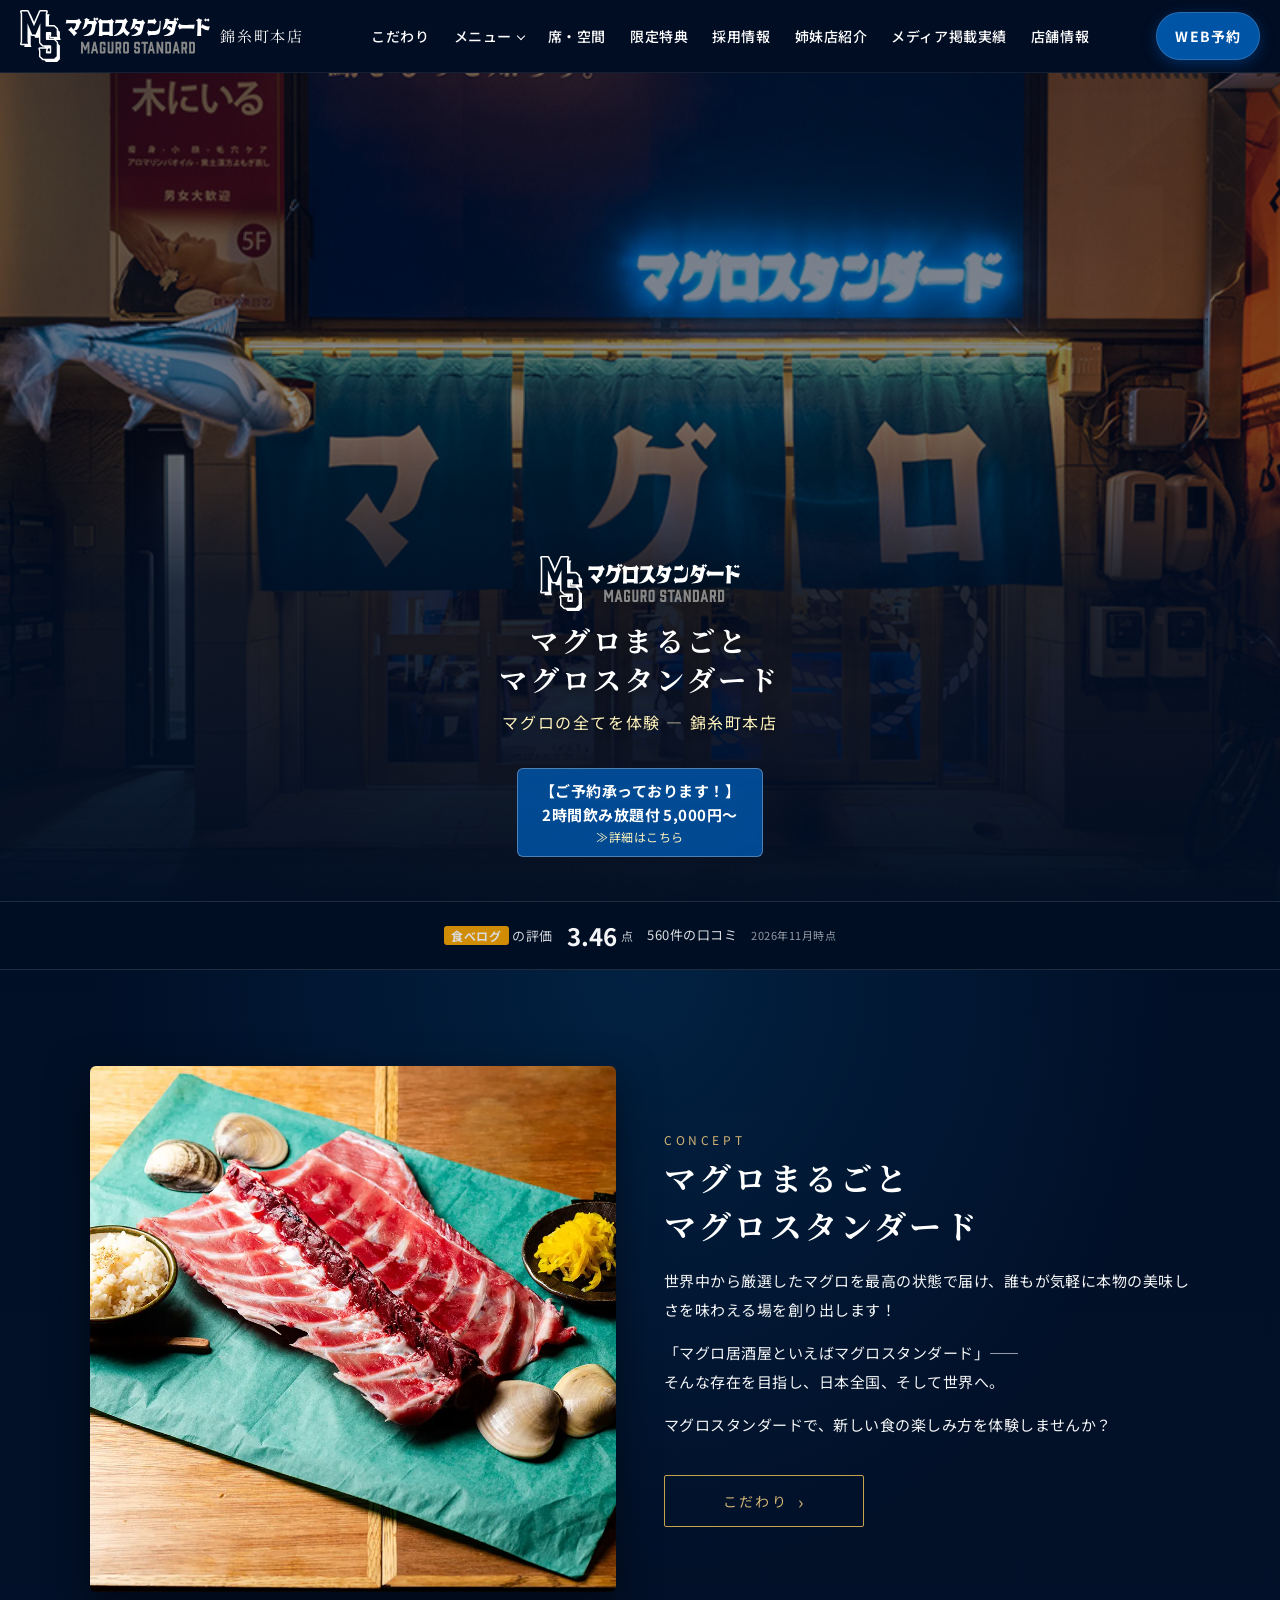
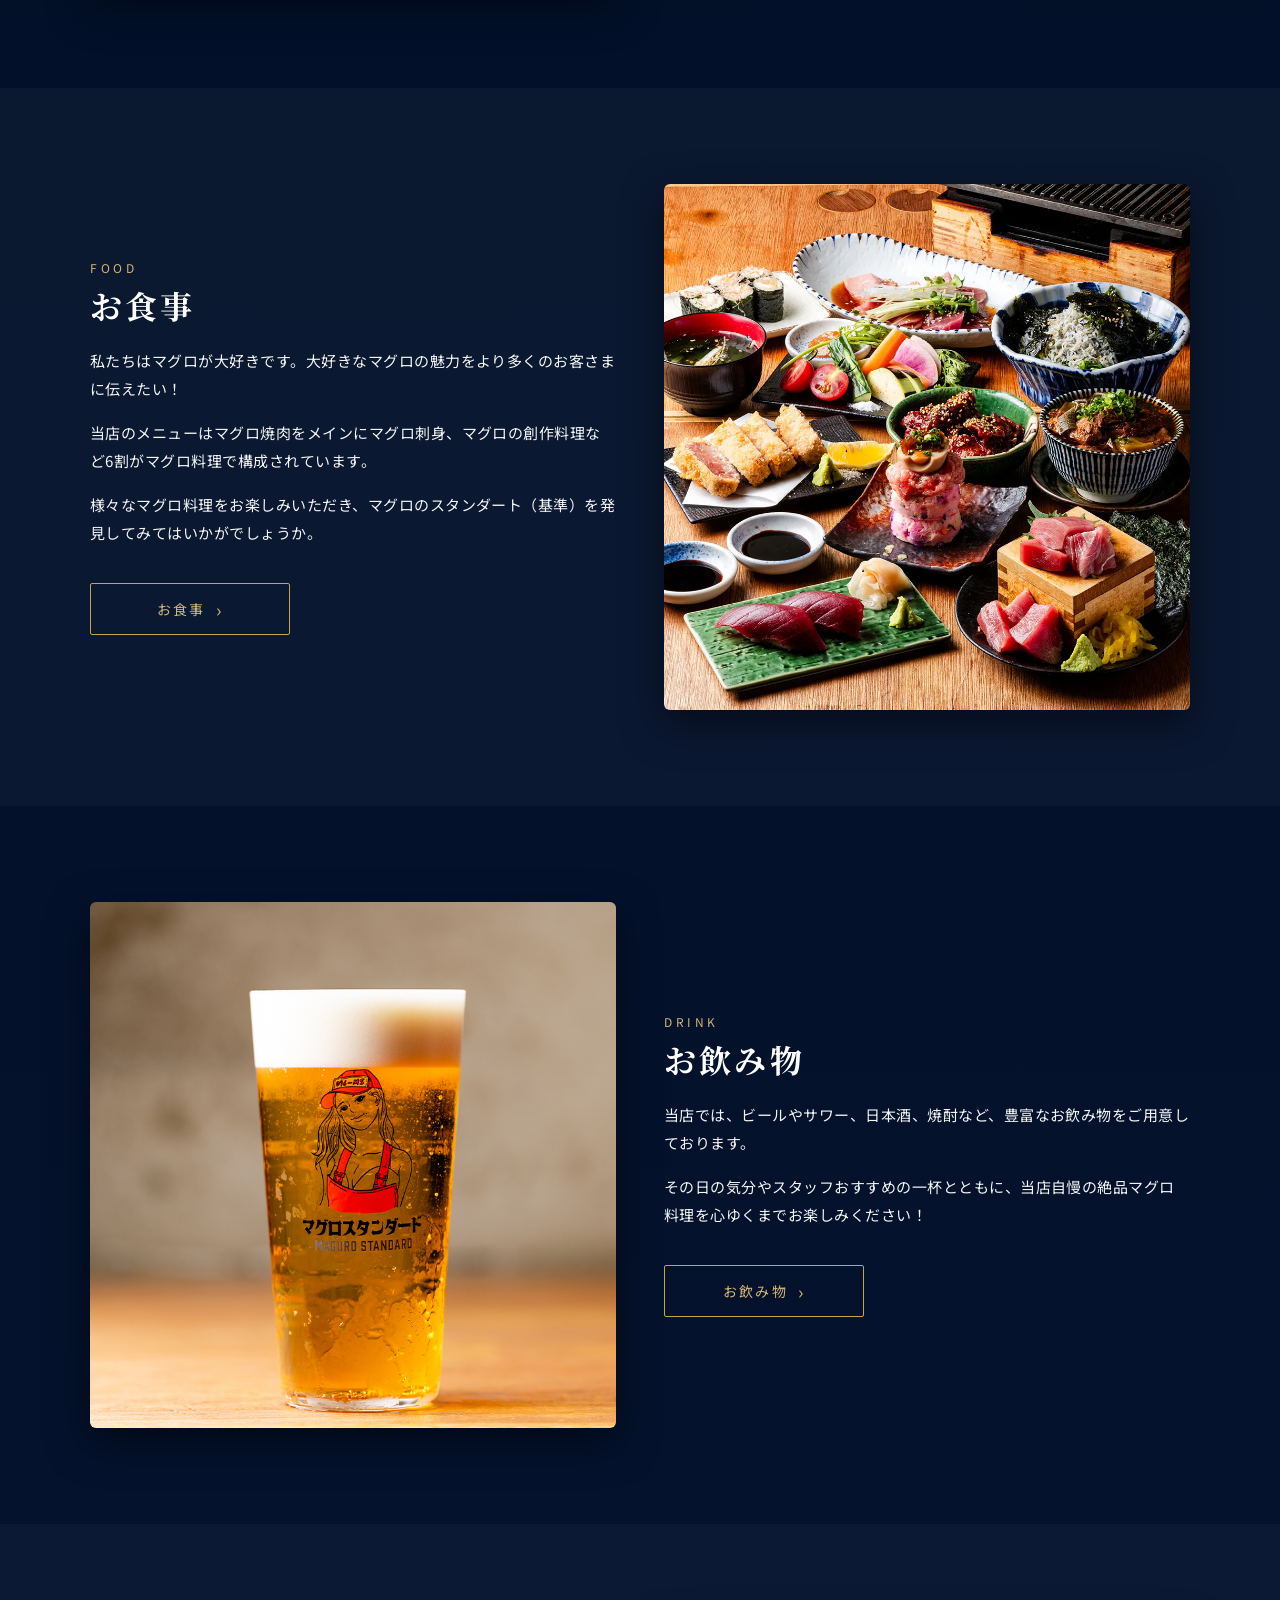
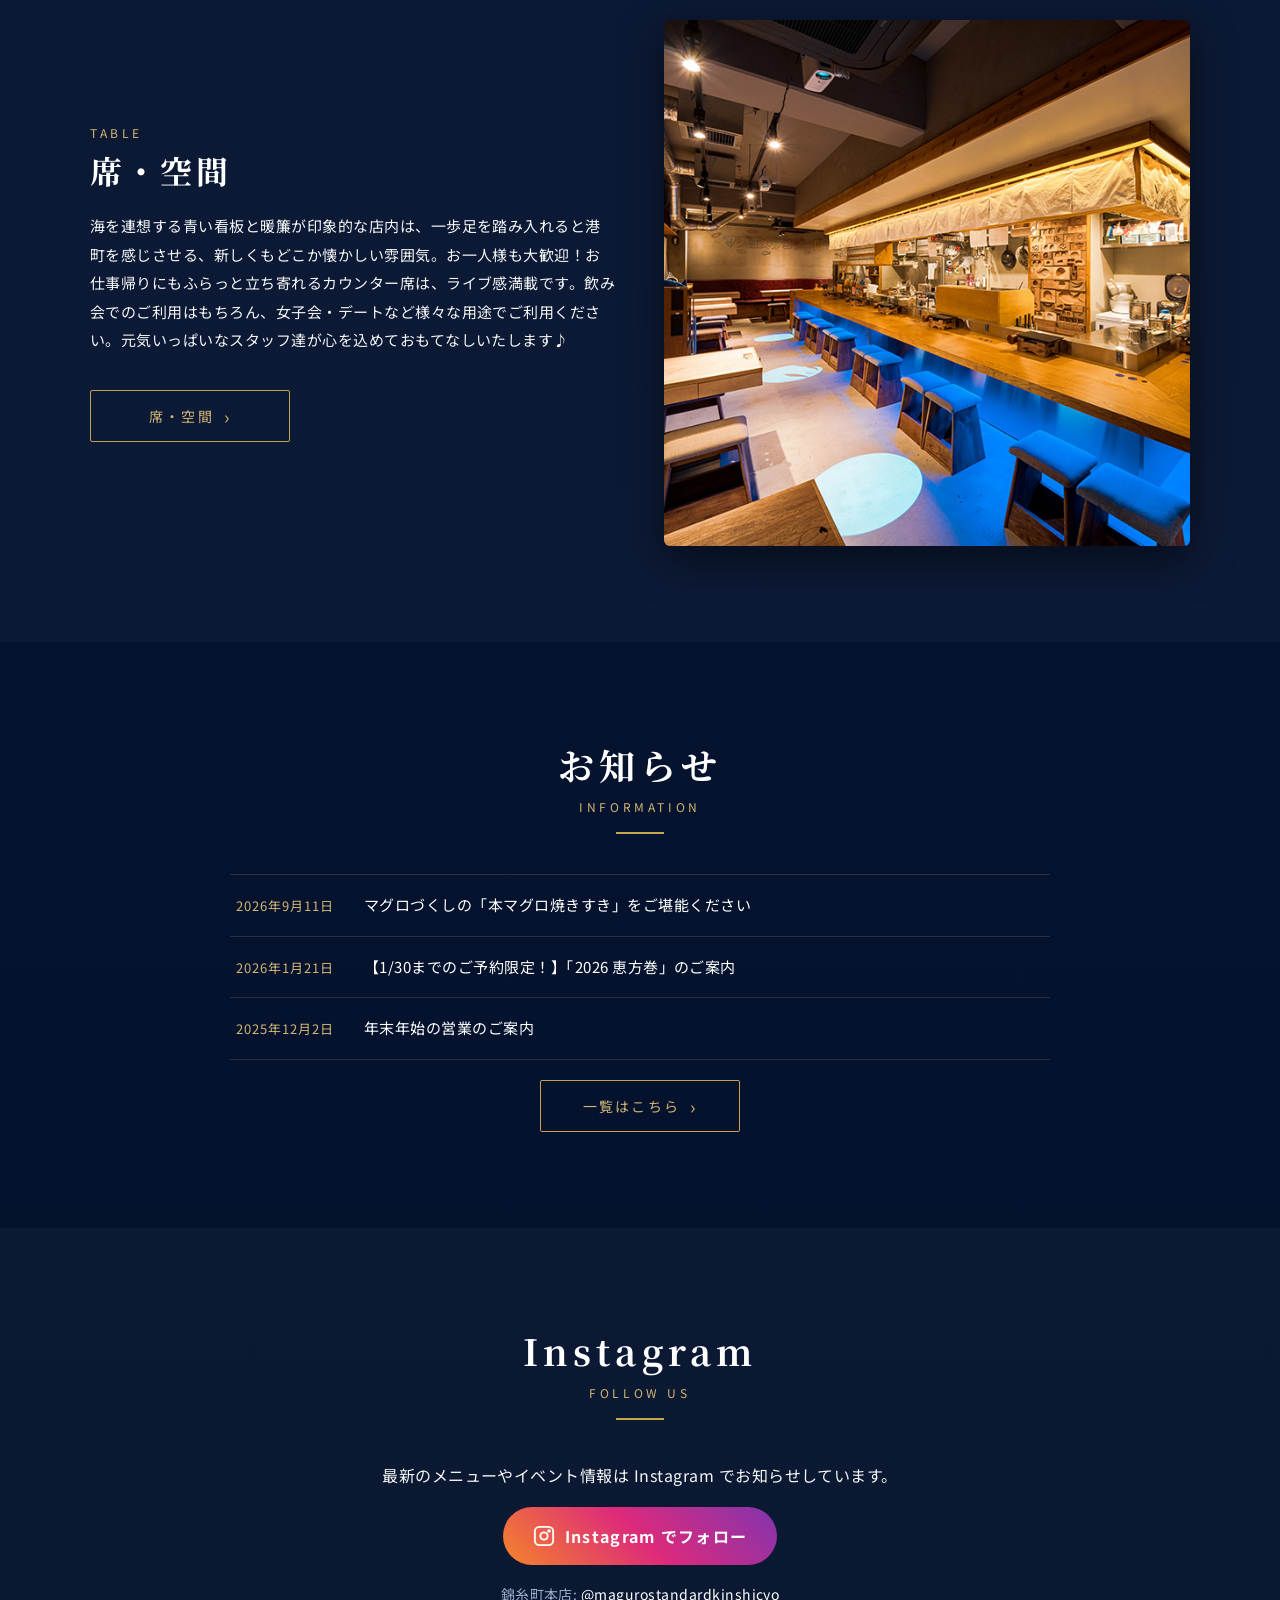
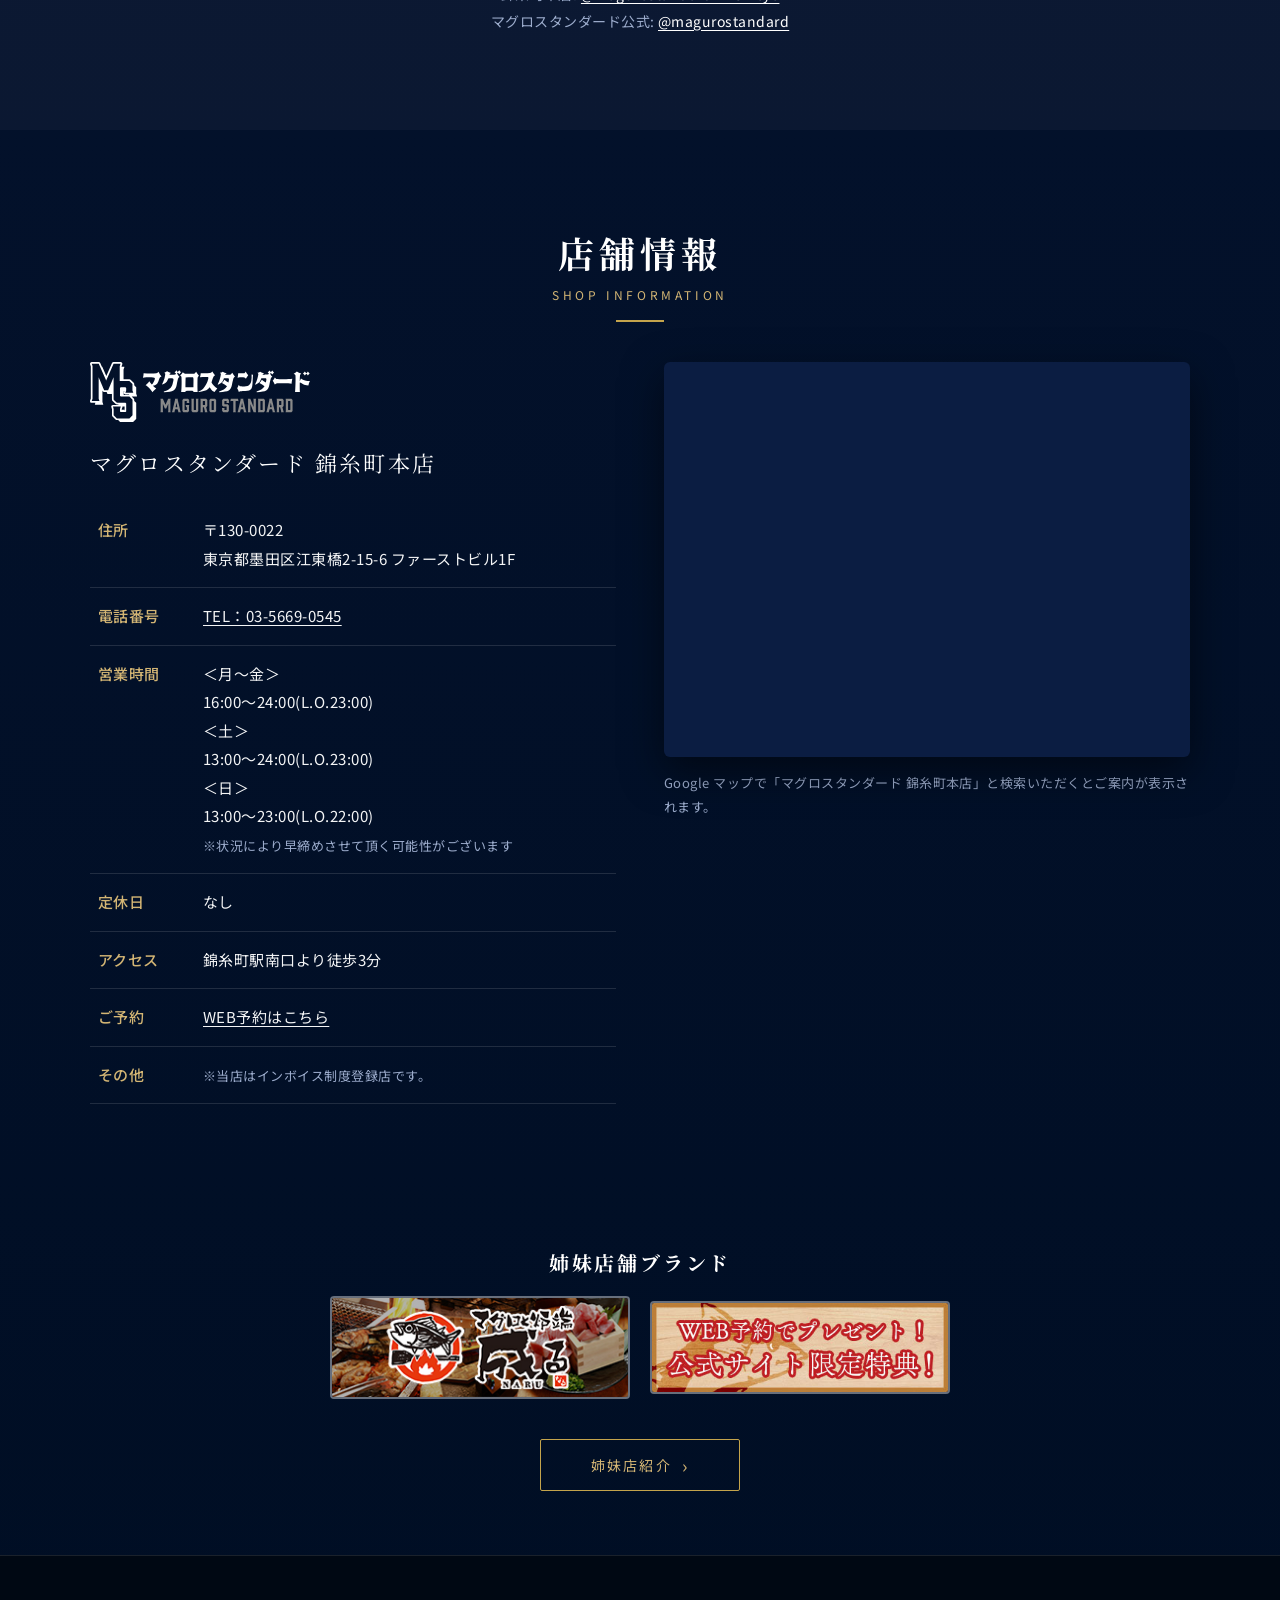
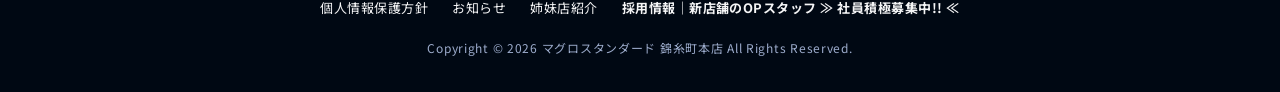
==== commit 296dc8db: "Add Google / Tabelog ratings strip (data, script, UI) Co-Authored-By: Claude Fable 5.1 <noreply@anth" ====
--- a/index.html
+++ b/index.html
@@ -14,35 +14,35 @@
   <meta property="og:image" content="https://maguro-standard-kinshicho.com/images/ogp.jpg">
   <meta name="twitter:card" content="summary_large_image">
   <link rel="canonical" href="https://maguro-standard-kinshicho.com/">
-  <link rel="icon" href="/images/favicon.svg" type="image/svg+xml">
+  <link rel="icon" href="images/favicon.svg" type="image/svg+xml">
   <link rel="preconnect" href="https://fonts.googleapis.com">
   <link rel="preconnect" href="https://fonts.gstatic.com" crossorigin>
   <link href="https://fonts.googleapis.com/css2?family=Noto+Sans+JP:wght@400;500;700&family=Noto+Serif+JP:wght@500;700&display=swap" rel="stylesheet">
-  <link rel="stylesheet" href="/css/style.css">
+  <link rel="stylesheet" href="css/style.css">
 </head>
 <body class="has-bottom-bar">
   <header class="site-header">
     <div class="container header-inner">
-      <a class="brand" href="/" aria-label="マグロスタンダード 錦糸町本店 トップページ">
-        <img src="/images/logo-white.svg" alt="マグロスタンダード" width="333" height="91">
+      <a class="brand" href="./" aria-label="マグロスタンダード 錦糸町本店 トップページ">
+        <img src="images/logo-white.svg" alt="マグロスタンダード" width="333" height="91">
         <span class="brand-sub">錦糸町本店</span>
       </a>
       <nav class="global-nav" aria-label="グローバルナビゲーション">
         <ul class="nav-list">
-        <li><a href="/concept/">こだわり</a></li>
+        <li><a href="concept/">こだわり</a></li>
         <li class="has-sub"><button type="button" aria-expanded="false">メニュー</button>
           <ul class="sub-menu">
-            <li><a href="/course/">コース</a></li>
-            <li><a href="/food/">お食事</a></li>
-            <li><a href="/drink/">お飲み物</a></li>
+            <li><a href="course/">コース</a></li>
+            <li><a href="food/">お食事</a></li>
+            <li><a href="drink/">お飲み物</a></li>
           </ul>
         </li>
-        <li><a href="/table/">席・空間</a></li>
-        <li><a href="/special/">限定特典</a></li>
+        <li><a href="table/">席・空間</a></li>
+        <li><a href="special/">限定特典</a></li>
         <li><a href="https://pay-it-forward-corporate.com/recruit/" target="_blank" rel="noopener">採用情報</a></li>
-        <li><a href="/sister-store/">姉妹店紹介</a></li>
-        <li><a href="/media/">メディア掲載実績</a></li>
-        <li><a href="/#shop-info">店舗情報</a></li>
+        <li><a href="sister-store/">姉妹店紹介</a></li>
+        <li><a href="media/">メディア掲載実績</a></li>
+        <li><a href="#shop-info">店舗情報</a></li>
         </ul>
       </nav>
       <div class="header-actions">
@@ -55,22 +55,22 @@
   </header>
   <nav class="mobile-nav" id="mobile-nav" aria-label="モバイルナビゲーション">
     <ul>
-      <li><a href="/">ホーム</a></li>
-      <li><a href="/concept/">こだわり</a></li>
+      <li><a href="./">ホーム</a></li>
+      <li><a href="concept/">こだわり</a></li>
       <li><span>メニュー</span>
         <ul>
-          <li><a href="/course/">コース</a></li>
-          <li><a href="/food/">お食事</a></li>
-          <li><a href="/drink/">お飲み物</a></li>
+          <li><a href="course/">コース</a></li>
+          <li><a href="food/">お食事</a></li>
+          <li><a href="drink/">お飲み物</a></li>
         </ul>
       </li>
-      <li><a href="/table/">席・空間</a></li>
-      <li><a href="/special/">限定特典</a></li>
+      <li><a href="table/">席・空間</a></li>
+      <li><a href="special/">限定特典</a></li>
       <li><a href="https://pay-it-forward-corporate.com/recruit/" target="_blank" rel="noopener">採用情報</a></li>
-      <li><a href="/sister-store/">姉妹店紹介</a></li>
-      <li><a href="/media/">メディア掲載実績</a></li>
-      <li><a href="/#shop-info">店舗情報</a></li>
-      <li><a href="/information/">お知らせ</a></li>
+      <li><a href="sister-store/">姉妹店紹介</a></li>
+      <li><a href="media/">メディア掲載実績</a></li>
+      <li><a href="#shop-info">店舗情報</a></li>
+      <li><a href="information/">お知らせ</a></li>
     </ul>
     <a class="btn-reserve" href="https://yoyaku.tabelog.com/yoyaku/net_booking_form/index?rcd=13283669" target="_blank" rel="noopener">WEB予約はこちら</a>
     <p class="mobile-sns">Instagram: <a href="https://www.instagram.com/magurostandardkinshicyo/" target="_blank" rel="noopener">@magurostandardkinshicyo</a></p>
@@ -78,25 +78,42 @@
 
   <main>
     <section class="hero" id="pagetop">
-      <img class="hero-bg" src="/images/hero.jpg" alt="" width="800" height="600" fetchpriority="high">
+      <img class="hero-bg" src="images/hero.jpg" alt="" width="800" height="600" fetchpriority="high">
       <div class="hero-inner">
-        <img class="hero-logo" src="/images/logo-white.svg" alt="マグロスタンダード" width="333" height="91">
+        <img class="hero-logo" src="images/logo-white.svg" alt="マグロスタンダード" width="333" height="91">
         <h1 class="hero-title">マグロまるごと<br>マグロスタンダード</h1>
         <p class="hero-lead">マグロの全てを体験 ― 錦糸町本店</p>
-        <a class="hero-notice" href="/course/">【ご予約承っております！】<br>2時間飲み放題付 5,000円～<small>≫詳細はこちら</small></a>
-      </div>
-    </section>
+        <a class="hero-notice" href="course/">【ご予約承っております！】<br>2時間飲み放題付 5,000円～<small>≫詳細はこちら</small></a>
+      </div>
+    </section>
+
+<section class="ratings" id="ratings" aria-label="お客様からの評価" hidden>
+  <div class="ratings__inner">
+    <a class="ratings__item ratings__item--google" data-rating="google" href="https://www.google.com/maps/search/?api=1&query=%E3%83%9E%E3%82%B0%E3%83%AD%E3%82%B9%E3%82%BF%E3%83%B3%E3%83%80%E3%83%BC%E3%83%89%20%E9%8C%A6%E7%B3%B8%E7%94%BA%E6%9C%AC%E5%BA%97%20%E6%9D%B1%E4%BA%AC%E9%83%BD%E5%A2%A8%E7%94%B0%E5%8C%BA%E6%B1%9F%E6%9D%B1%E6%A9%8B2-15-6" target="_blank" rel="noopener" hidden>
+      <span class="ratings__brand"><span class="ratings__g" aria-hidden="true"><i>G</i><i>o</i><i>o</i><i>g</i><i>l</i><i>e</i></span><span class="sr-only">Google</span> の口コミ</span>
+      <span class="ratings__score"><span class="ratings__stars" aria-hidden="true"><span class="ratings__stars-off">★★★★★</span><span class="ratings__stars-on">★★★★★</span></span><b data-field="score">-</b></span>
+      <span class="ratings__count"><span data-field="count">-</span>件の口コミ</span>
+      <span class="ratings__asof" data-field="asof"></span>
+    </a>
+    <a class="ratings__item ratings__item--tabelog" data-rating="tabelog" href="https://tabelog.com/tokyo/A1312/A131201/13283669/" target="_blank" rel="noopener" hidden>
+      <span class="ratings__brand"><span class="ratings__tb" aria-hidden="true">食べログ</span><span class="sr-only">食べログ</span> の評価</span>
+      <span class="ratings__score"><b data-field="score">-</b><small>点</small></span>
+      <span class="ratings__count"><span data-field="count">-</span>件の口コミ</span>
+      <span class="ratings__asof" data-field="asof"></span>
+    </a>
+  </div>
+</section>
 
     <section class="section wave" id="concept">
       <div class="container">
         <div class="feature">
-          <div class="feature-img"><img src="/images/top-concept.webp" alt="マグロスタンダードのマグロ料理" width="1000" height="1000" loading="lazy"></div>
+          <div class="feature-img"><img src="images/top-concept.webp" alt="マグロスタンダードのマグロ料理" width="1000" height="1000" loading="lazy"></div>
           <div class="feature-body">
             <h2><span class="en">CONCEPT</span>マグロまるごと<br>マグロスタンダード</h2>
             <p>世界中から厳選したマグロを最高の状態で届け、誰もが気軽に本物の美味しさを味わえる場を創り出します！</p>
             <p>「マグロ居酒屋といえばマグロスタンダード」——<br>そんな存在を目指し、日本全国、そして世界へ。</p>
             <p>マグロスタンダードで、新しい食の楽しみ方を体験しませんか？</p>
-            <a class="btn" href="/concept/">こだわり</a>
+            <a class="btn" href="concept/">こだわり</a>
           </div>
         </div>
       </div>
@@ -105,13 +122,13 @@
     <section class="section alt" id="food">
       <div class="container">
         <div class="feature reverse">
-          <div class="feature-img"><img src="/images/top-food.webp" alt="マグロ焼肉をはじめとするお食事" width="1000" height="1000" loading="lazy"></div>
+          <div class="feature-img"><img src="images/top-food.webp" alt="マグロ焼肉をはじめとするお食事" width="1000" height="1000" loading="lazy"></div>
           <div class="feature-body">
             <h2><span class="en">FOOD</span>お食事</h2>
             <p>私たちはマグロが大好きです。大好きなマグロの魅力をより多くのお客さまに伝えたい！</p>
             <p>当店のメニューはマグロ焼肉をメインにマグロ刺身、マグロの創作料理など6割がマグロ料理で構成されています。</p>
             <p>様々なマグロ料理をお楽しみいただき、マグロのスタンダート（基準）を発見してみてはいかがでしょうか。</p>
-            <a class="btn" href="/food/">お食事</a>
+            <a class="btn" href="food/">お食事</a>
           </div>
         </div>
       </div>
@@ -120,12 +137,12 @@
     <section class="section" id="drink">
       <div class="container">
         <div class="feature">
-          <div class="feature-img"><img src="/images/drink-05.webp" alt="ビールなどのお飲み物" width="800" height="800" loading="lazy"></div>
+          <div class="feature-img"><img src="images/drink-05.webp" alt="ビールなどのお飲み物" width="800" height="800" loading="lazy"></div>
           <div class="feature-body">
             <h2><span class="en">DRINK</span>お飲み物</h2>
             <p>当店では、ビールやサワー、日本酒、焼酎など、豊富なお飲み物をご用意しております。</p>
             <p>その日の気分やスタッフおすすめの一杯とともに、当店自慢の絶品マグロ料理を心ゆくまでお楽しみください！</p>
-            <a class="btn" href="/drink/">お飲み物</a>
+            <a class="btn" href="drink/">お飲み物</a>
           </div>
         </div>
       </div>
@@ -134,11 +151,11 @@
     <section class="section alt" id="table">
       <div class="container">
         <div class="feature reverse">
-          <div class="feature-img"><img src="/images/table-03.jpg" alt="ライブ感あふれるカウンター席" width="800" height="600" loading="lazy"></div>
+          <div class="feature-img"><img src="images/table-03.jpg" alt="ライブ感あふれるカウンター席" width="800" height="600" loading="lazy"></div>
           <div class="feature-body">
             <h2><span class="en">TABLE</span>席・空間</h2>
             <p>海を連想する青い看板と暖簾が印象的な店内は、一歩足を踏み入れると港町を感じさせる、新しくもどこか懐かしい雰囲気。お一人様も大歓迎！お仕事帰りにもふらっと立ち寄れるカウンター席は、ライブ感満載です。飲み会でのご利用はもちろん、女子会・デートなど様々な用途でご利用ください。元気いっぱいなスタッフ達が心を込めておもてなしいたします♪</p>
-            <a class="btn" href="/table/">席・空間</a>
+            <a class="btn" href="table/">席・空間</a>
           </div>
         </div>
       </div>
@@ -148,11 +165,11 @@
       <div class="container">
         <h2 class="section-title">お知らせ<span class="en">INFORMATION</span></h2>
         <ul class="news-list">
-        <li><a href="/information/#news-20260911"><time datetime="2026-09-11">2026年9月11日</time><span class="news-title">マグロづくしの「本マグロ焼きすき」をご堪能ください</span></a></li>
-        <li><a href="/information/#news-20260121"><time datetime="2026-01-21">2026年1月21日</time><span class="news-title">【1/30までのご予約限定！】「2026 恵方巻」のご案内</span></a></li>
-        <li><a href="/information/#news-20251202"><time datetime="2025-12-02">2025年12月2日</time><span class="news-title">年末年始の営業のご案内</span></a></li>
+        <li><a href="information/#news-20260911"><time datetime="2026-09-11">2026年9月11日</time><span class="news-title">マグロづくしの「本マグロ焼きすき」をご堪能ください</span></a></li>
+        <li><a href="information/#news-20260121"><time datetime="2026-01-21">2026年1月21日</time><span class="news-title">【1/30までのご予約限定！】「2026 恵方巻」のご案内</span></a></li>
+        <li><a href="information/#news-20251202"><time datetime="2025-12-02">2025年12月2日</time><span class="news-title">年末年始の営業のご案内</span></a></li>
         </ul>
-        <p class="center"><a class="btn" href="/information/">一覧はこちら</a></p>
+        <p class="center"><a class="btn" href="information/">一覧はこちら</a></p>
       </div>
     </section>
 
@@ -170,7 +187,7 @@
         <h2 class="section-title">店舗情報<span class="en">SHOP INFORMATION</span></h2>
         <div class="info-grid">
           <div>
-            <div class="store-logo"><img src="/images/logo-white.svg" alt="マグロスタンダード" width="333" height="91" loading="lazy"></div>
+            <div class="store-logo"><img src="images/logo-white.svg" alt="マグロスタンダード" width="333" height="91" loading="lazy"></div>
             <p class="store-name">マグロスタンダード 錦糸町本店</p>
             <table class="info-table">
               <tr><th>住所</th><td>〒130-0022<br>東京都墨田区江東橋2-15-6 ファーストビル1F</td></tr>
@@ -196,19 +213,19 @@
       <div class="container">
         <h2>姉妹店舗ブランド</h2>
         <div class="banner-row">
-          <a href="https://maguro-robata-naru.com/" target="_blank" rel="noopener"><img src="/images/naru-banner.jpg" alt="マグロと炉端 成る" width="300" height="100" loading="lazy"></a>
-          <a href="/special/"><img src="/images/special-banner.jpg" alt="公式サイト限定特典" width="400" height="120" loading="lazy"></a>
-        </div>
-        <p style="margin-top:20px;"><a class="btn" href="/sister-store/">姉妹店紹介</a></p>
+          <a href="https://maguro-robata-naru.com/" target="_blank" rel="noopener"><img src="images/naru-banner.jpg" alt="マグロと炉端 成る" width="300" height="100" loading="lazy"></a>
+          <a href="special/"><img src="images/special-banner.jpg" alt="公式サイト限定特典" width="400" height="120" loading="lazy"></a>
+        </div>
+        <p style="margin-top:20px;"><a class="btn" href="sister-store/">姉妹店紹介</a></p>
       </div>
     </section>
   </main>
   <footer class="site-footer">
     <div class="container footer-inner">
       <ul class="footer-links">
-        <li><a href="/privacy/">個人情報保護方針</a></li>
-        <li><a href="/information/">お知らせ</a></li>
-        <li><a href="/sister-store/">姉妹店紹介</a></li>
+        <li><a href="privacy/">個人情報保護方針</a></li>
+        <li><a href="information/">お知らせ</a></li>
+        <li><a href="sister-store/">姉妹店紹介</a></li>
         <li><a class="footer-recruit" href="https://pay-it-forward-corporate.com/recruit/" target="_blank" rel="noopener">採用情報｜新店舗のOPスタッフ ≫ 社員積極募集中!! ≪</a></li>
       </ul>
       <p class="copyright">Copyright &copy; 2026 マグロスタンダード 錦糸町本店 All Rights Reserved.</p>
@@ -216,9 +233,10 @@
   </footer>
   <nav class="bottom-bar" aria-label="クイックリンク">
     <a href="tel:03-5669-0545"><svg viewBox="0 0 24 24" fill="none" stroke="currentColor" stroke-width="1.8" stroke-linecap="round" stroke-linejoin="round" aria-hidden="true"><path d="M22 16.9v3a2 2 0 0 1-2.2 2 19.8 19.8 0 0 1-8.6-3.1 19.5 19.5 0 0 1-6-6A19.8 19.8 0 0 1 2.1 4.2 2 2 0 0 1 4.1 2h3a2 2 0 0 1 2 1.7c.1.9.4 1.8.7 2.6a2 2 0 0 1-.5 2.1L8.1 9.7a16 16 0 0 0 6 6l1.3-1.3a2 2 0 0 1 2.1-.4c.8.3 1.7.5 2.6.7a2 2 0 0 1 1.9 2z"/></svg>電話</a>
-    <a href="/#footer-map"><svg viewBox="0 0 24 24" fill="none" stroke="currentColor" stroke-width="1.8" stroke-linecap="round" stroke-linejoin="round" aria-hidden="true"><path d="M21 10c0 7-9 13-9 13S3 17 3 10a9 9 0 0 1 18 0z"/><circle cx="12" cy="10" r="3"/></svg>地図</a>
+    <a href="#footer-map"><svg viewBox="0 0 24 24" fill="none" stroke="currentColor" stroke-width="1.8" stroke-linecap="round" stroke-linejoin="round" aria-hidden="true"><path d="M21 10c0 7-9 13-9 13S3 17 3 10a9 9 0 0 1 18 0z"/><circle cx="12" cy="10" r="3"/></svg>地図</a>
     <a class="bar-reserve" href="https://yoyaku.tabelog.com/yoyaku/net_booking_form/index?rcd=13283669" target="_blank" rel="noopener"><svg viewBox="0 0 24 24" fill="none" stroke="currentColor" stroke-width="1.8" stroke-linecap="round" stroke-linejoin="round" aria-hidden="true"><rect x="3" y="4" width="18" height="18" rx="2"/><path d="M16 2v4M8 2v4M3 10h18"/></svg>WEB予約</a>
   </nav>
-  <script src="/js/main.js"></script>
+  <script src="js/main.js"></script>
+  <script src="js/ratings.js" defer></script>
 </body>
 </html>
--- a/css/style.css
+++ b/css/style.css
@@ -811,3 +811,96 @@
   .brand img { width: 140px; }
   .brand .brand-sub { display: none; }
 }
+
+/* --------------------------------------------------------------------------
+   Layout polish (PC 1024 / 1280 / 1440 / 1920)
+   -------------------------------------------------------------------------- */
+/* Header: ナビ項目が多いので、ヘッダーだけ幅を広げ、ロゴが縮んでナビと重ならないようにする */
+.site-header .container { max-width: 1440px; }
+.brand { flex-shrink: 0; }
+.global-nav { min-width: 0; }
+.header-actions { flex-shrink: 0; }
+
+@media (min-width: 1024px) and (max-width: 1279px) {
+  .header-inner { gap: 10px; }
+  .brand { gap: 8px; }
+  .brand img { width: 150px; }
+  .brand .brand-sub { font-size: 13px; letter-spacing: 0.08em; }
+  .nav-list { gap: 0; }
+  .nav-list a, .nav-list button { padding: 8px 6px; font-size: 13px; letter-spacing: 0.02em; }
+  .has-sub > button::after { margin-left: 4px; }
+  .header-actions .btn-reserve { padding: 9px 14px; font-size: 13px; letter-spacing: 0.04em; }
+}
+
+/* Breadcrumb: ol の番号を消す */
+.breadcrumb { list-style: none; padding: 0; margin: 14px 0 0; }
+
+/* Hero: 看板・暖簾の文字と重ならないよう、PC ではテキストを下部の帯に寄せる */
+@media (min-width: 1024px) {
+  .hero {
+    min-height: calc(100vh - var(--header-h));
+    align-items: flex-end;
+  }
+  .hero-bg { object-position: center bottom; }
+  .hero::after {
+    background: linear-gradient(180deg,
+      rgba(0, 14, 36, 0.25) 0%,
+      rgba(0, 14, 36, 0.15) 40%,
+      rgba(0, 14, 36, 0.78) 62%,
+      rgba(0, 14, 36, 0.97) 100%);
+  }
+  .hero-inner { padding: 40px 20px 44px; }
+  .hero-logo { width: 200px; margin-bottom: 10px; }
+  .hero-title { font-size: clamp(28px, 2.2vw, 40px); line-height: 1.4; }
+  .hero-lead { margin-top: 8px; font-size: 16px; }
+  .hero-notice { margin-top: 14px; padding: 10px 22px; }
+}
+
+/* こだわりページの番号付きリスト: ol の番号を消す（見出し側に番号あり） */
+.values { list-style: none; padding: 0; }
+
+/* 姉妹店バナー: 高さの違う 2 枚を中央揃え */
+.sister-banner .banner-row { align-items: center; }
+
+/* 1〜2 文字だけの折り返しを防ぐ（auto-phrase は対応ブラウザのみ文節で折り返す） */
+.sister-card h2, .space-block h2, .course-body h2, .article h2, .feature-body h2, .concept-block h2 { text-wrap: balance; word-break: auto-phrase; }
+.sister-card h2 .nb { display: inline-block; }
+.course-notes, .sister-card .desc, .article p, .feature-body p, .space-block p, .concept-block p, .page-lead, .privacy p, .special-card .notes, .policy-box p { text-wrap: pretty; }
+.course-notes { max-width: 44em; }
+
+/* Media: タグ幅を揃えてタイトルの開始位置を揃える */
+.media-list .tag { min-width: 7em; }
+
+/* ===== 評価帯（Google / 食べログ） ===== */
+:root { --ratings-bg:#000e24;--ratings-fg:#f4f5f6;--ratings-line:rgba(255,255,255,.12);--ratings-star:#fbbc04;--ratings-star-off:rgba(255,255,255,.25); }
+.ratings { background: var(--ratings-bg); color: var(--ratings-fg); border-top: 1px solid var(--ratings-line); border-bottom: 1px solid var(--ratings-line); }
+.ratings[hidden] { display: none; }
+.ratings__inner { width: min(1100px, 100% - 32px); margin: 0 auto; display: flex; flex-wrap: wrap; justify-content: center; gap: 12px 48px; padding: 18px 0; }
+.ratings__item { display: inline-flex; align-items: center; flex-wrap: wrap; gap: 6px 14px; color: inherit; text-decoration: none; font-family: var(--ratings-font, inherit); line-height: 1.3; }
+.ratings__item[hidden] { display: none; }
+.ratings__item:hover { opacity: .8; }
+.ratings__brand { font-size: 13px; letter-spacing: .04em; white-space: nowrap; opacity: .85; }
+.ratings__g { font-family: Arial, Helvetica, sans-serif; font-weight: 700; font-size: 15px; letter-spacing: -.02em; }
+.ratings__g i { font-style: normal; }
+.ratings__g i:nth-child(1) { color: #4285f4; }
+.ratings__g i:nth-child(2) { color: #ea4335; }
+.ratings__g i:nth-child(3) { color: #fbbc05; }
+.ratings__g i:nth-child(4) { color: #4285f4; }
+.ratings__g i:nth-child(5) { color: #34a853; }
+.ratings__g i:nth-child(6) { color: #ea4335; }
+.ratings__tb { display: inline-block; background: #f5a300; color: #fff; font-weight: 700; font-size: 12px; padding: 2px 7px; border-radius: 3px; letter-spacing: .06em; }
+.ratings__score { display: inline-flex; align-items: center; gap: 8px; white-space: nowrap; }
+.ratings__score b { font-size: 24px; font-weight: 700; font-variant-numeric: tabular-nums; letter-spacing: 0; }
+.ratings__score small { font-size: 12px; opacity: .8; margin-left: -4px; }
+.ratings__stars { position: relative; display: inline-block; font-size: 17px; line-height: 1; letter-spacing: 1px; }
+.ratings__stars-off { color: var(--ratings-star-off); }
+.ratings__stars-on { position: absolute; left: 0; top: 0; overflow: hidden; white-space: nowrap; color: var(--ratings-star); width: 0; }
+.ratings__count { font-size: 13px; white-space: nowrap; opacity: .9; }
+.ratings__asof { font-size: 11px; opacity: .6; white-space: nowrap; }
+.ratings__asof:empty { display: none; }
+.sr-only { position: absolute; width: 1px; height: 1px; padding: 0; margin: -1px; overflow: hidden; clip: rect(0,0,0,0); white-space: nowrap; border: 0; }
+@media (max-width: 600px) {
+  .ratings__inner { flex-direction: column; align-items: center; gap: 12px; padding: 14px 0; }
+  .ratings__item { justify-content: center; }
+  .ratings__score b { font-size: 22px; }
+}
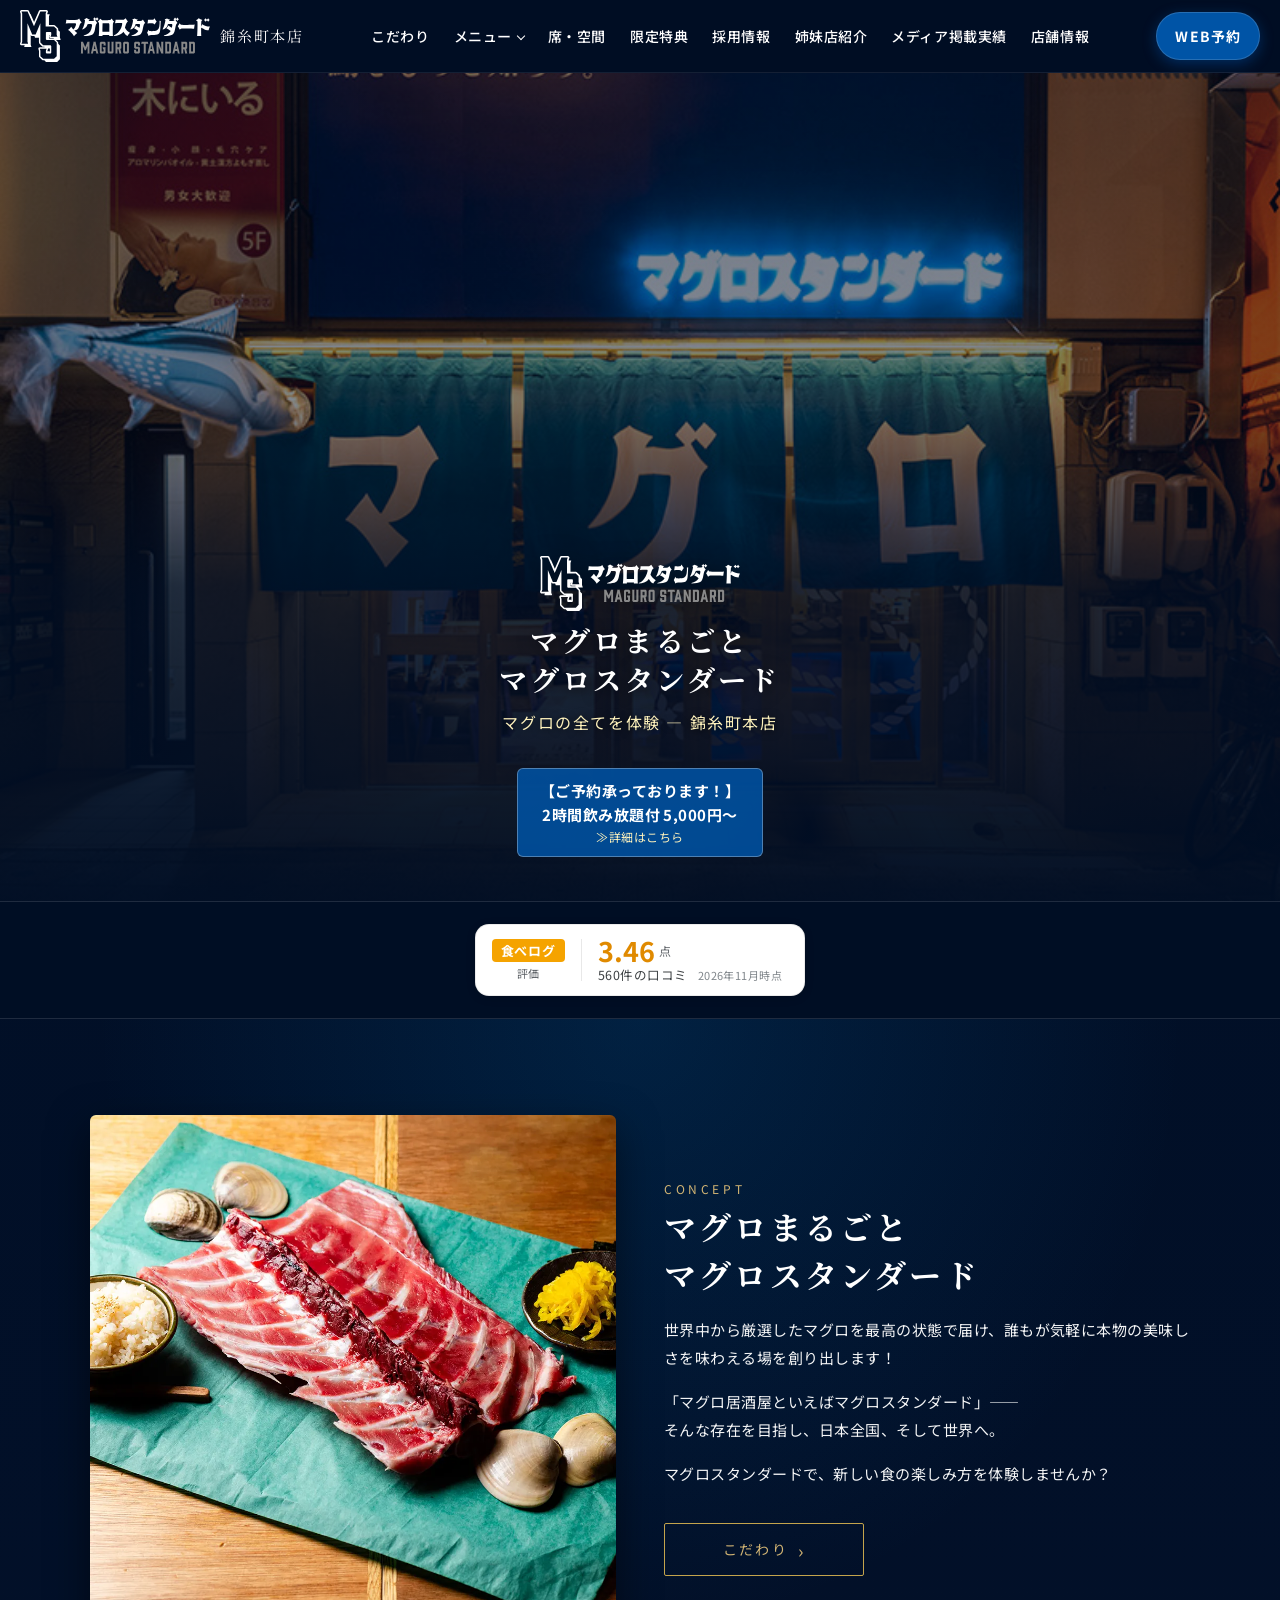
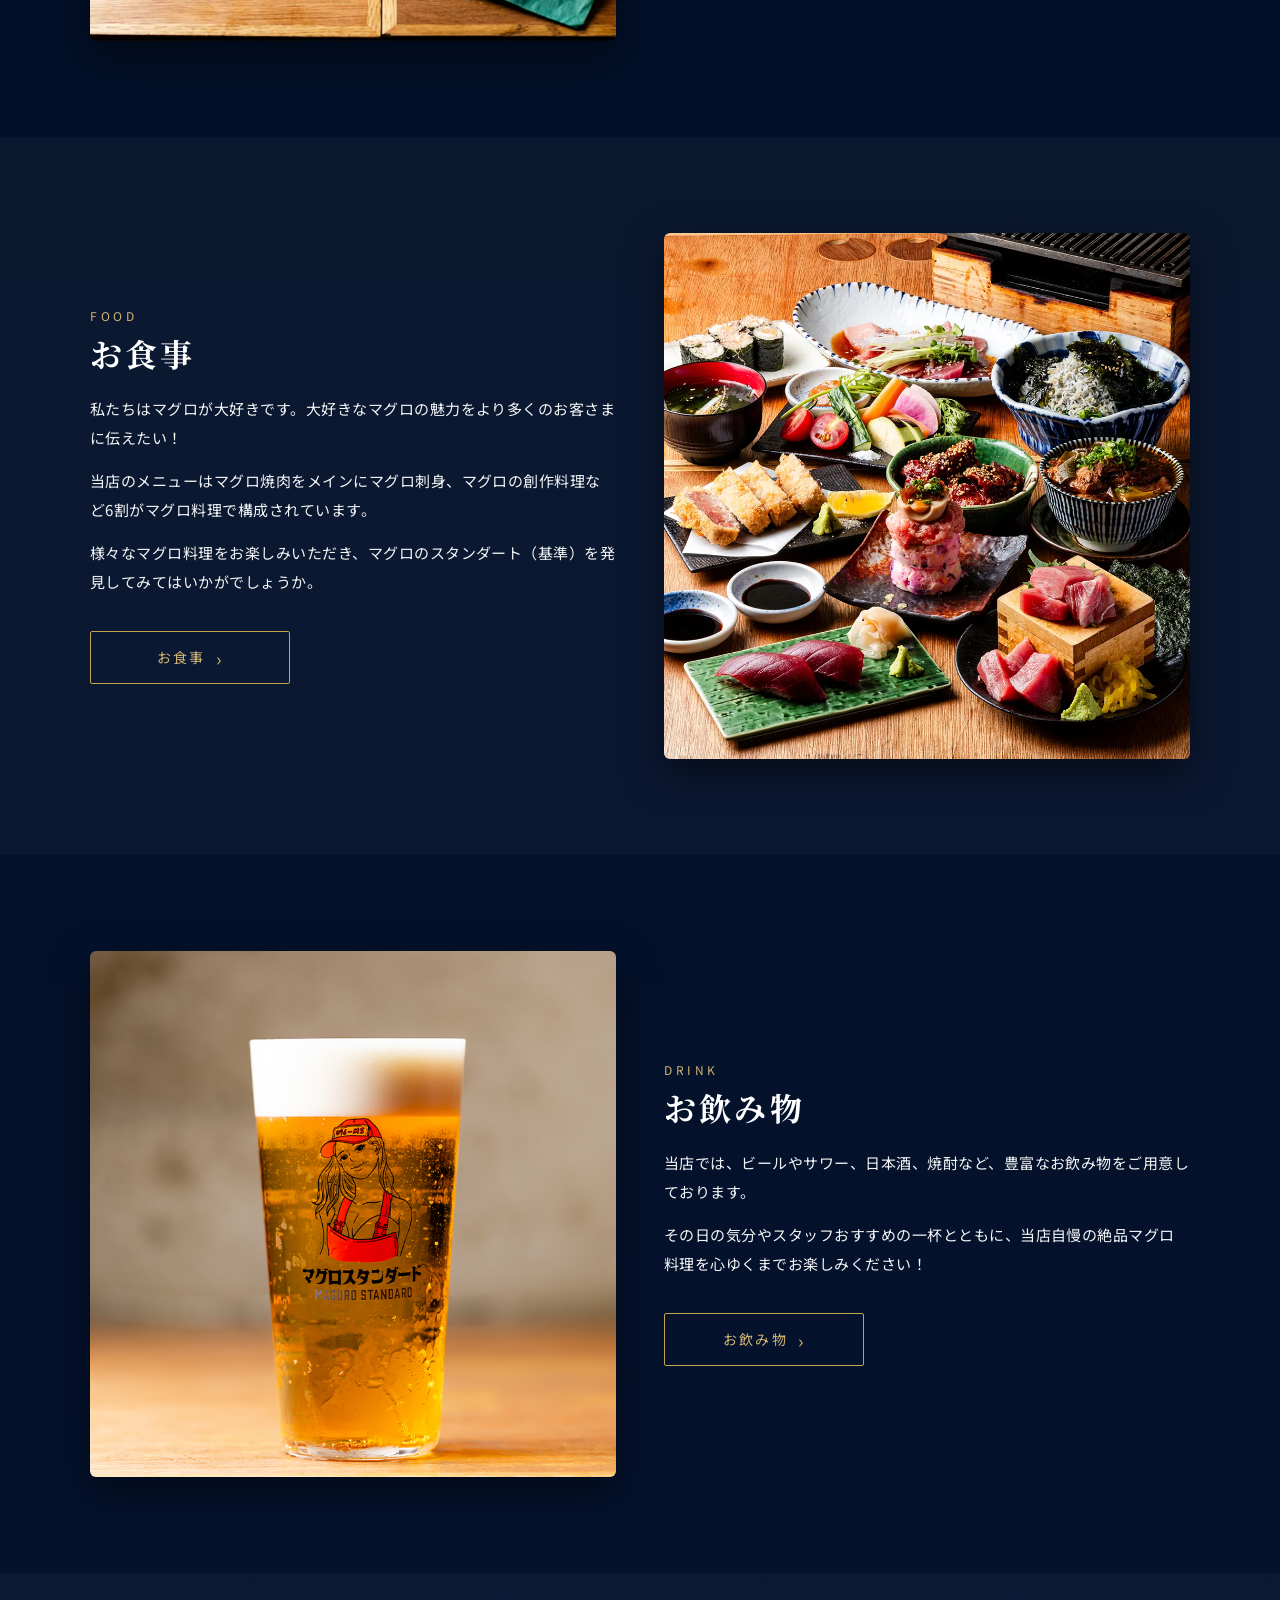
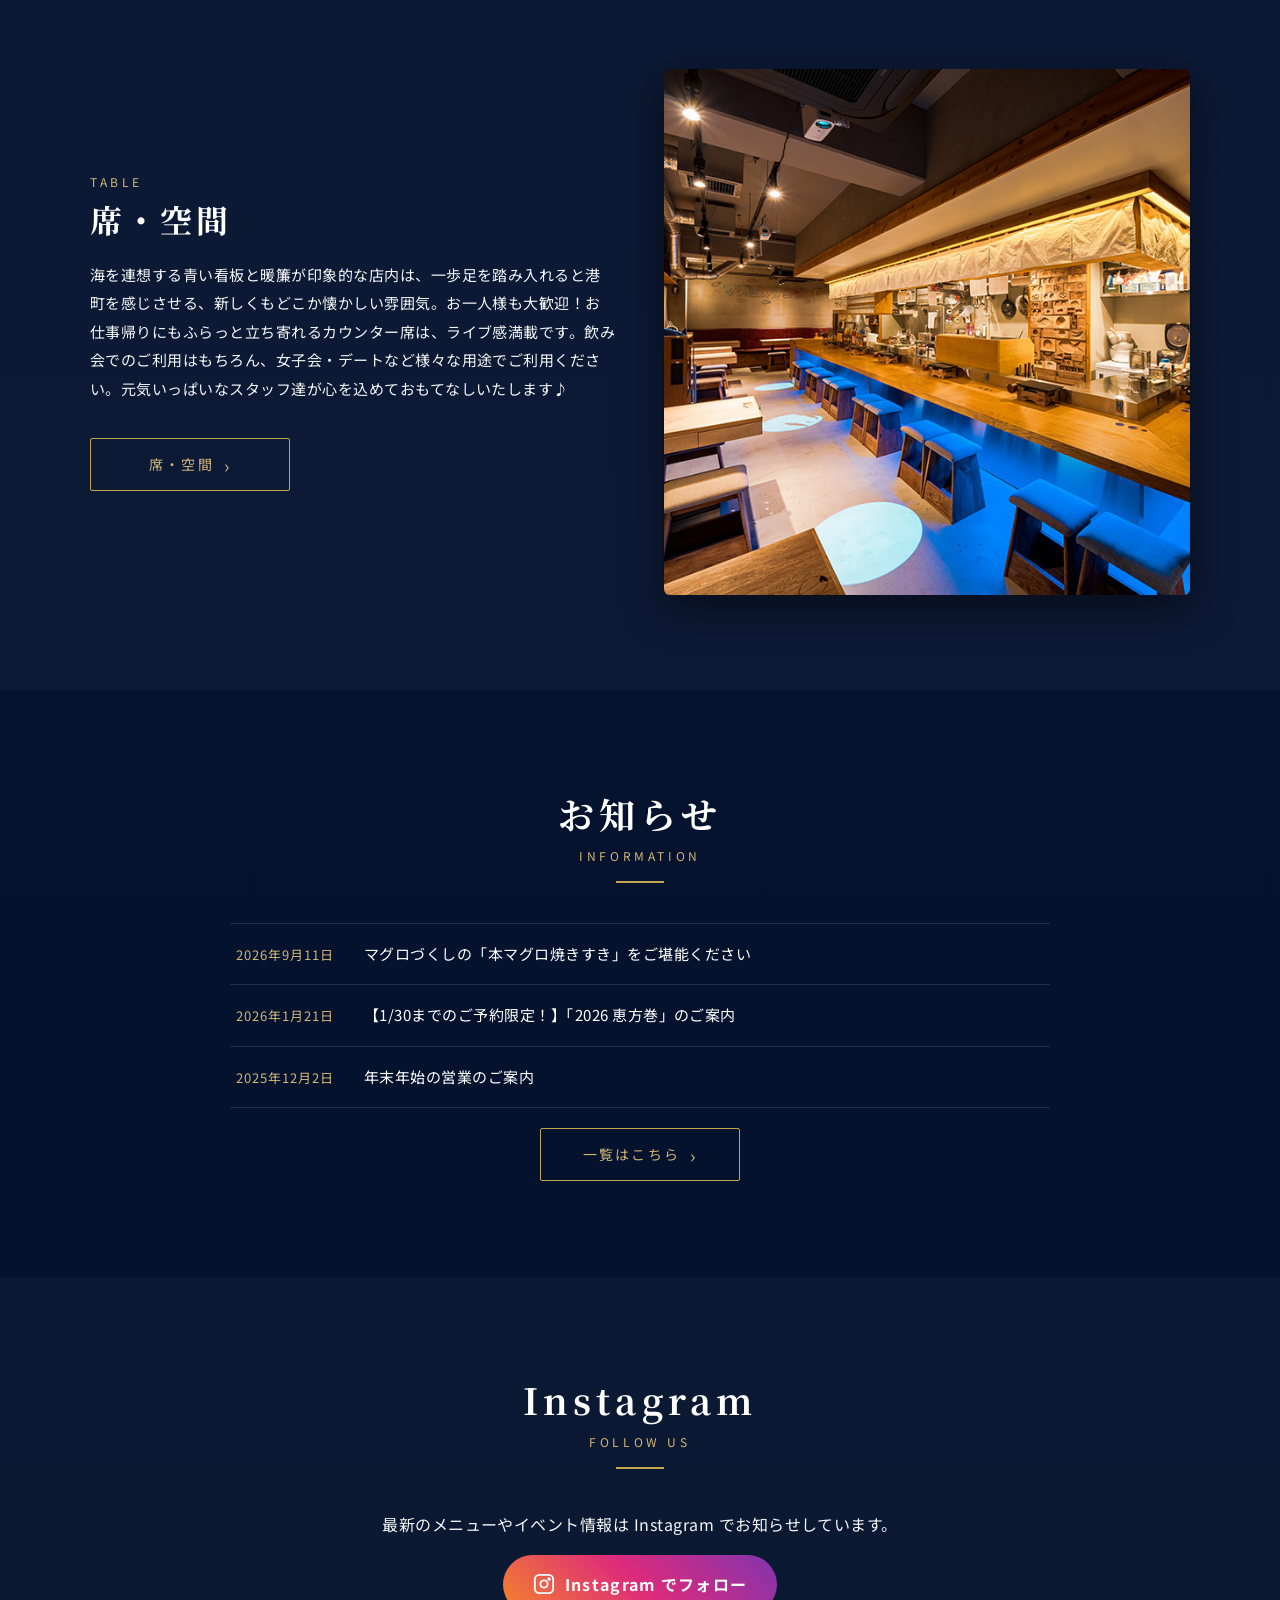
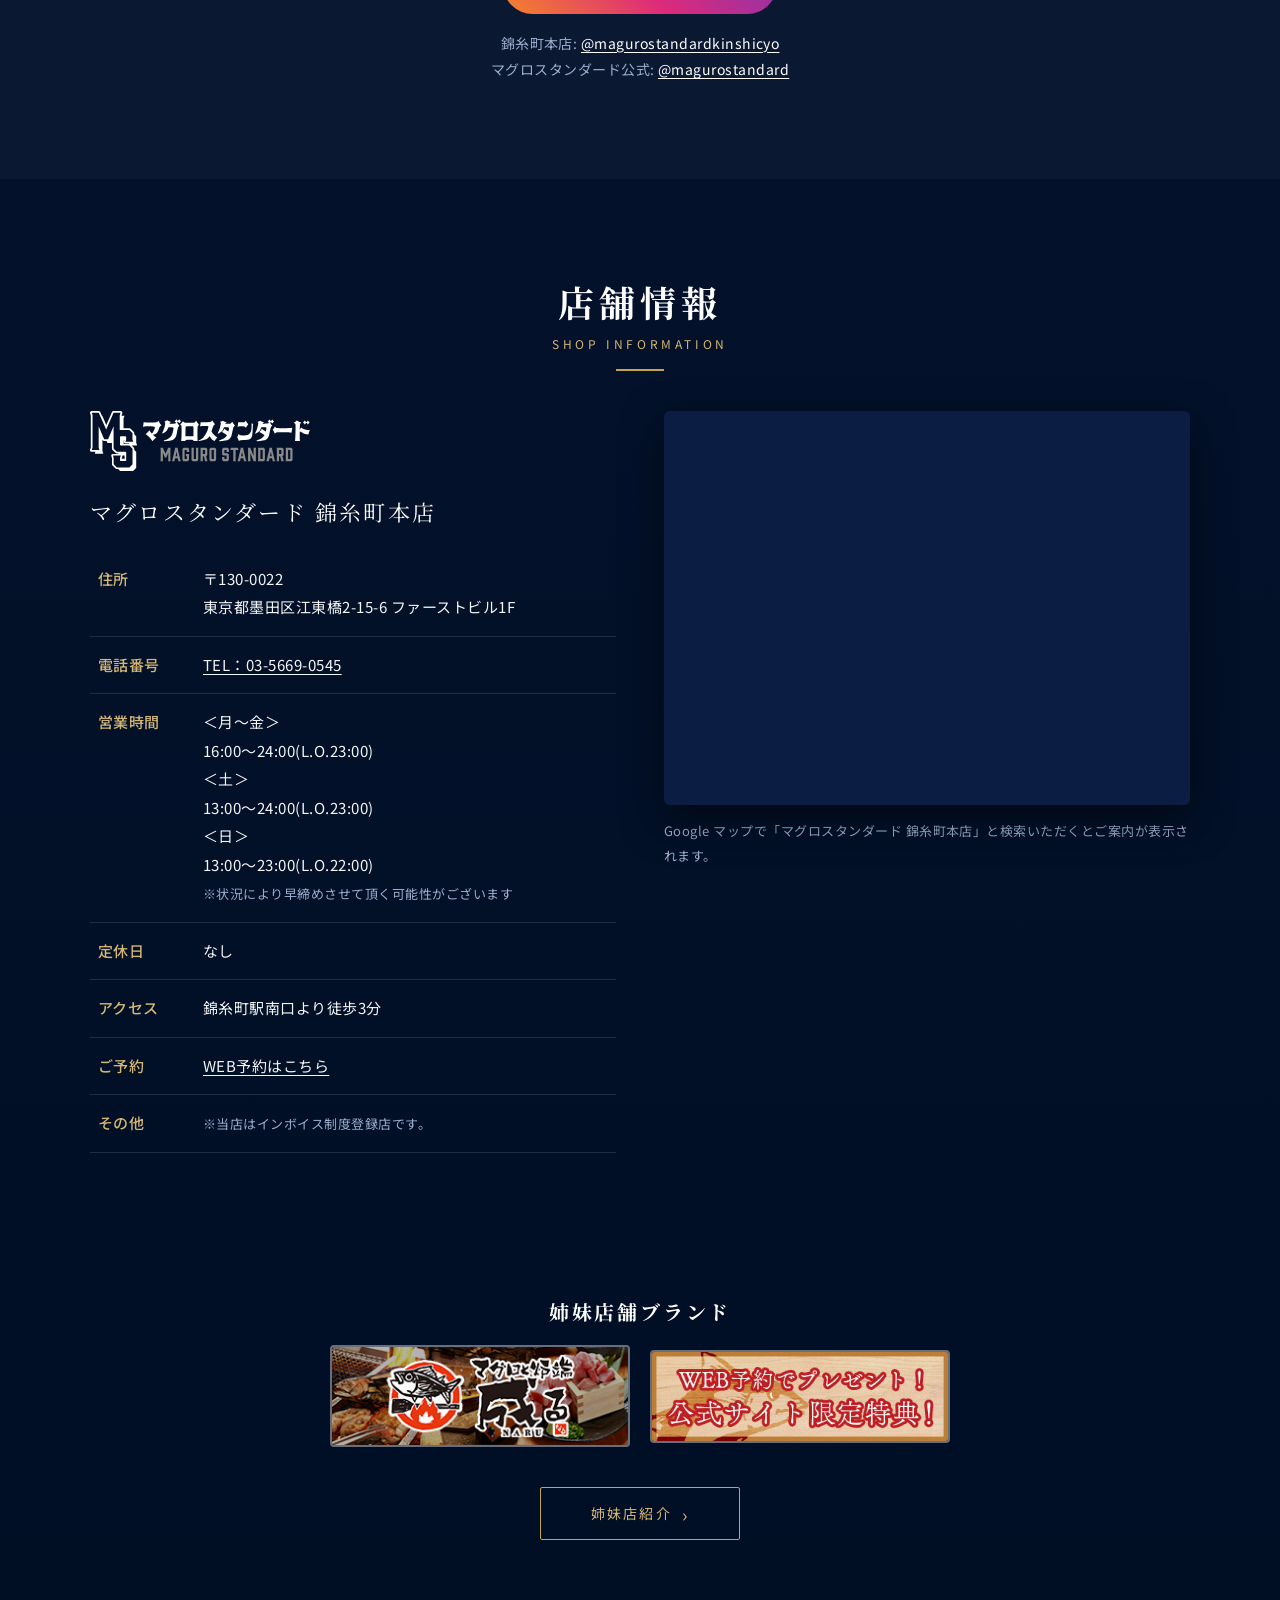
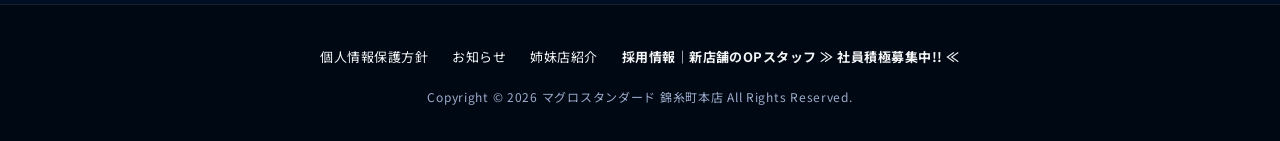
==== commit af6e9af5: "Restyle ratings strip as badge cards Co-Authored-By: Claude Fable 5.1 <noreply@anthropic.com>" ====
--- a/index.html
+++ b/index.html
@@ -90,16 +90,14 @@
 <section class="ratings" id="ratings" aria-label="お客様からの評価" hidden>
   <div class="ratings__inner">
     <a class="ratings__item ratings__item--google" data-rating="google" href="https://www.google.com/maps/search/?api=1&query=%E3%83%9E%E3%82%B0%E3%83%AD%E3%82%B9%E3%82%BF%E3%83%B3%E3%83%80%E3%83%BC%E3%83%89%20%E9%8C%A6%E7%B3%B8%E7%94%BA%E6%9C%AC%E5%BA%97%20%E6%9D%B1%E4%BA%AC%E9%83%BD%E5%A2%A8%E7%94%B0%E5%8C%BA%E6%B1%9F%E6%9D%B1%E6%A9%8B2-15-6" target="_blank" rel="noopener" hidden>
-      <span class="ratings__brand"><span class="ratings__g" aria-hidden="true"><i>G</i><i>o</i><i>o</i><i>g</i><i>l</i><i>e</i></span><span class="sr-only">Google</span> の口コミ</span>
+      <span class="ratings__brand"><span class="ratings__g" aria-hidden="true"><i>G</i><i>o</i><i>o</i><i>g</i><i>l</i><i>e</i></span><span class="sr-only">Google</span><span class="ratings__label">口コミ</span></span>
       <span class="ratings__score"><span class="ratings__stars" aria-hidden="true"><span class="ratings__stars-off">★★★★★</span><span class="ratings__stars-on">★★★★★</span></span><b data-field="score">-</b></span>
-      <span class="ratings__count"><span data-field="count">-</span>件の口コミ</span>
-      <span class="ratings__asof" data-field="asof"></span>
+      <span class="ratings__meta"><span class="ratings__count"><span data-field="count">-</span>件の口コミ</span><span class="ratings__asof" data-field="asof"></span></span>
     </a>
     <a class="ratings__item ratings__item--tabelog" data-rating="tabelog" href="https://tabelog.com/tokyo/A1312/A131201/13283669/" target="_blank" rel="noopener" hidden>
-      <span class="ratings__brand"><span class="ratings__tb" aria-hidden="true">食べログ</span><span class="sr-only">食べログ</span> の評価</span>
+      <span class="ratings__brand"><span class="ratings__tb" aria-hidden="true">食べログ</span><span class="sr-only">食べログ</span><span class="ratings__label">評価</span></span>
       <span class="ratings__score"><b data-field="score">-</b><small>点</small></span>
-      <span class="ratings__count"><span data-field="count">-</span>件の口コミ</span>
-      <span class="ratings__asof" data-field="asof"></span>
+      <span class="ratings__meta"><span class="ratings__count"><span data-field="count">-</span>件の口コミ</span><span class="ratings__asof" data-field="asof"></span></span>
     </a>
   </div>
 </section>
--- a/css/style.css
+++ b/css/style.css
@@ -871,16 +871,17 @@
 /* Media: タグ幅を揃えてタイトルの開始位置を揃える */
 .media-list .tag { min-width: 7em; }
 
-/* ===== 評価帯（Google / 食べログ） ===== */
+/* ===== 評価帯（Google / 食べログ）バッジ型 ===== */
 :root { --ratings-bg:#000e24;--ratings-fg:#f4f5f6;--ratings-line:rgba(255,255,255,.12);--ratings-star:#fbbc04;--ratings-star-off:rgba(255,255,255,.25); }
 .ratings { background: var(--ratings-bg); color: var(--ratings-fg); border-top: 1px solid var(--ratings-line); border-bottom: 1px solid var(--ratings-line); }
 .ratings[hidden] { display: none; }
-.ratings__inner { width: min(1100px, 100% - 32px); margin: 0 auto; display: flex; flex-wrap: wrap; justify-content: center; gap: 12px 48px; padding: 18px 0; }
-.ratings__item { display: inline-flex; align-items: center; flex-wrap: wrap; gap: 6px 14px; color: inherit; text-decoration: none; font-family: var(--ratings-font, inherit); line-height: 1.3; }
+.ratings__inner { width: min(1100px, 100% - 32px); margin: 0 auto; display: flex; flex-wrap: wrap; justify-content: center; gap: 14px 20px; padding: 22px 0; }
+.ratings__item { display: grid; grid-template-columns: auto 1fr; grid-template-rows: auto auto; column-gap: 16px; row-gap: 3px; align-items: center; min-width: 300px; padding: 12px 22px 12px 16px; background: #fff; color: #202124; text-decoration: none; border: 1px solid rgba(0,0,0,.08); border-radius: 14px; box-shadow: 0 2px 10px rgba(0,0,0,.14); font-family: var(--ratings-font, inherit); line-height: 1.25; transition: transform .15s ease, box-shadow .15s ease; }
 .ratings__item[hidden] { display: none; }
-.ratings__item:hover { opacity: .8; }
-.ratings__brand { font-size: 13px; letter-spacing: .04em; white-space: nowrap; opacity: .85; }
-.ratings__g { font-family: Arial, Helvetica, sans-serif; font-weight: 700; font-size: 15px; letter-spacing: -.02em; }
+.ratings__item:hover { transform: translateY(-2px); box-shadow: 0 6px 18px rgba(0,0,0,.2); color: #202124; opacity: 1; }
+.ratings__brand { grid-row: 1 / 3; display: flex; flex-direction: column; align-items: center; justify-content: center; gap: 5px; padding-right: 16px; border-right: 1px solid #e8e8e8; min-width: 76px; }
+.ratings__label { font-size: 11px; color: #5f6368; letter-spacing: .04em; white-space: nowrap; }
+.ratings__g { font-family: Arial, Helvetica, sans-serif; font-weight: 700; font-size: 21px; letter-spacing: -.03em; line-height: 1; }
 .ratings__g i { font-style: normal; }
 .ratings__g i:nth-child(1) { color: #4285f4; }
 .ratings__g i:nth-child(2) { color: #ea4335; }
@@ -888,19 +889,21 @@
 .ratings__g i:nth-child(4) { color: #4285f4; }
 .ratings__g i:nth-child(5) { color: #34a853; }
 .ratings__g i:nth-child(6) { color: #ea4335; }
-.ratings__tb { display: inline-block; background: #f5a300; color: #fff; font-weight: 700; font-size: 12px; padding: 2px 7px; border-radius: 3px; letter-spacing: .06em; }
-.ratings__score { display: inline-flex; align-items: center; gap: 8px; white-space: nowrap; }
-.ratings__score b { font-size: 24px; font-weight: 700; font-variant-numeric: tabular-nums; letter-spacing: 0; }
-.ratings__score small { font-size: 12px; opacity: .8; margin-left: -4px; }
-.ratings__stars { position: relative; display: inline-block; font-size: 17px; line-height: 1; letter-spacing: 1px; }
-.ratings__stars-off { color: var(--ratings-star-off); }
-.ratings__stars-on { position: absolute; left: 0; top: 0; overflow: hidden; white-space: nowrap; color: var(--ratings-star); width: 0; }
-.ratings__count { font-size: 13px; white-space: nowrap; opacity: .9; }
-.ratings__asof { font-size: 11px; opacity: .6; white-space: nowrap; }
+.ratings__tb { display: inline-block; background: #f5a300; color: #fff; font-weight: 700; font-size: 13px; padding: 4px 9px; border-radius: 4px; letter-spacing: .06em; line-height: 1.2; }
+.ratings__score { grid-column: 2; grid-row: 1; display: inline-flex; align-items: center; gap: 10px; white-space: nowrap; }
+.ratings__score b { order: 0; font-size: 27px; font-weight: 700; font-variant-numeric: tabular-nums; letter-spacing: 0; line-height: 1; color: #202124; }
+.ratings__score small { order: 1; font-size: 12px; color: #5f6368; margin-left: -6px; }
+.ratings__item--tabelog .ratings__score b { color: #e08a00; }
+.ratings__stars { order: 1; position: relative; display: inline-block; font-size: 17px; line-height: 1; letter-spacing: 1px; }
+.ratings__stars-off { color: #dadce0; }
+.ratings__stars-on { position: absolute; left: 0; top: 0; overflow: hidden; white-space: nowrap; color: #fbbc04; width: 0; }
+.ratings__meta { grid-column: 2; grid-row: 2; display: flex; flex-wrap: wrap; align-items: baseline; gap: 2px 10px; }
+.ratings__count { font-size: 12.5px; color: #3c4043; white-space: nowrap; }
+.ratings__asof { font-size: 11px; color: #80868b; white-space: nowrap; }
 .ratings__asof:empty { display: none; }
 .sr-only { position: absolute; width: 1px; height: 1px; padding: 0; margin: -1px; overflow: hidden; clip: rect(0,0,0,0); white-space: nowrap; border: 0; }
 @media (max-width: 600px) {
-  .ratings__inner { flex-direction: column; align-items: center; gap: 12px; padding: 14px 0; }
-  .ratings__item { justify-content: center; }
-  .ratings__score b { font-size: 22px; }
-}
+  .ratings__inner { flex-direction: column; align-items: stretch; gap: 10px; padding: 16px 0; }
+  .ratings__item { min-width: 0; width: 100%; max-width: 360px; margin: 0 auto; padding: 10px 18px 10px 14px; }
+  .ratings__score b { font-size: 24px; }
+}
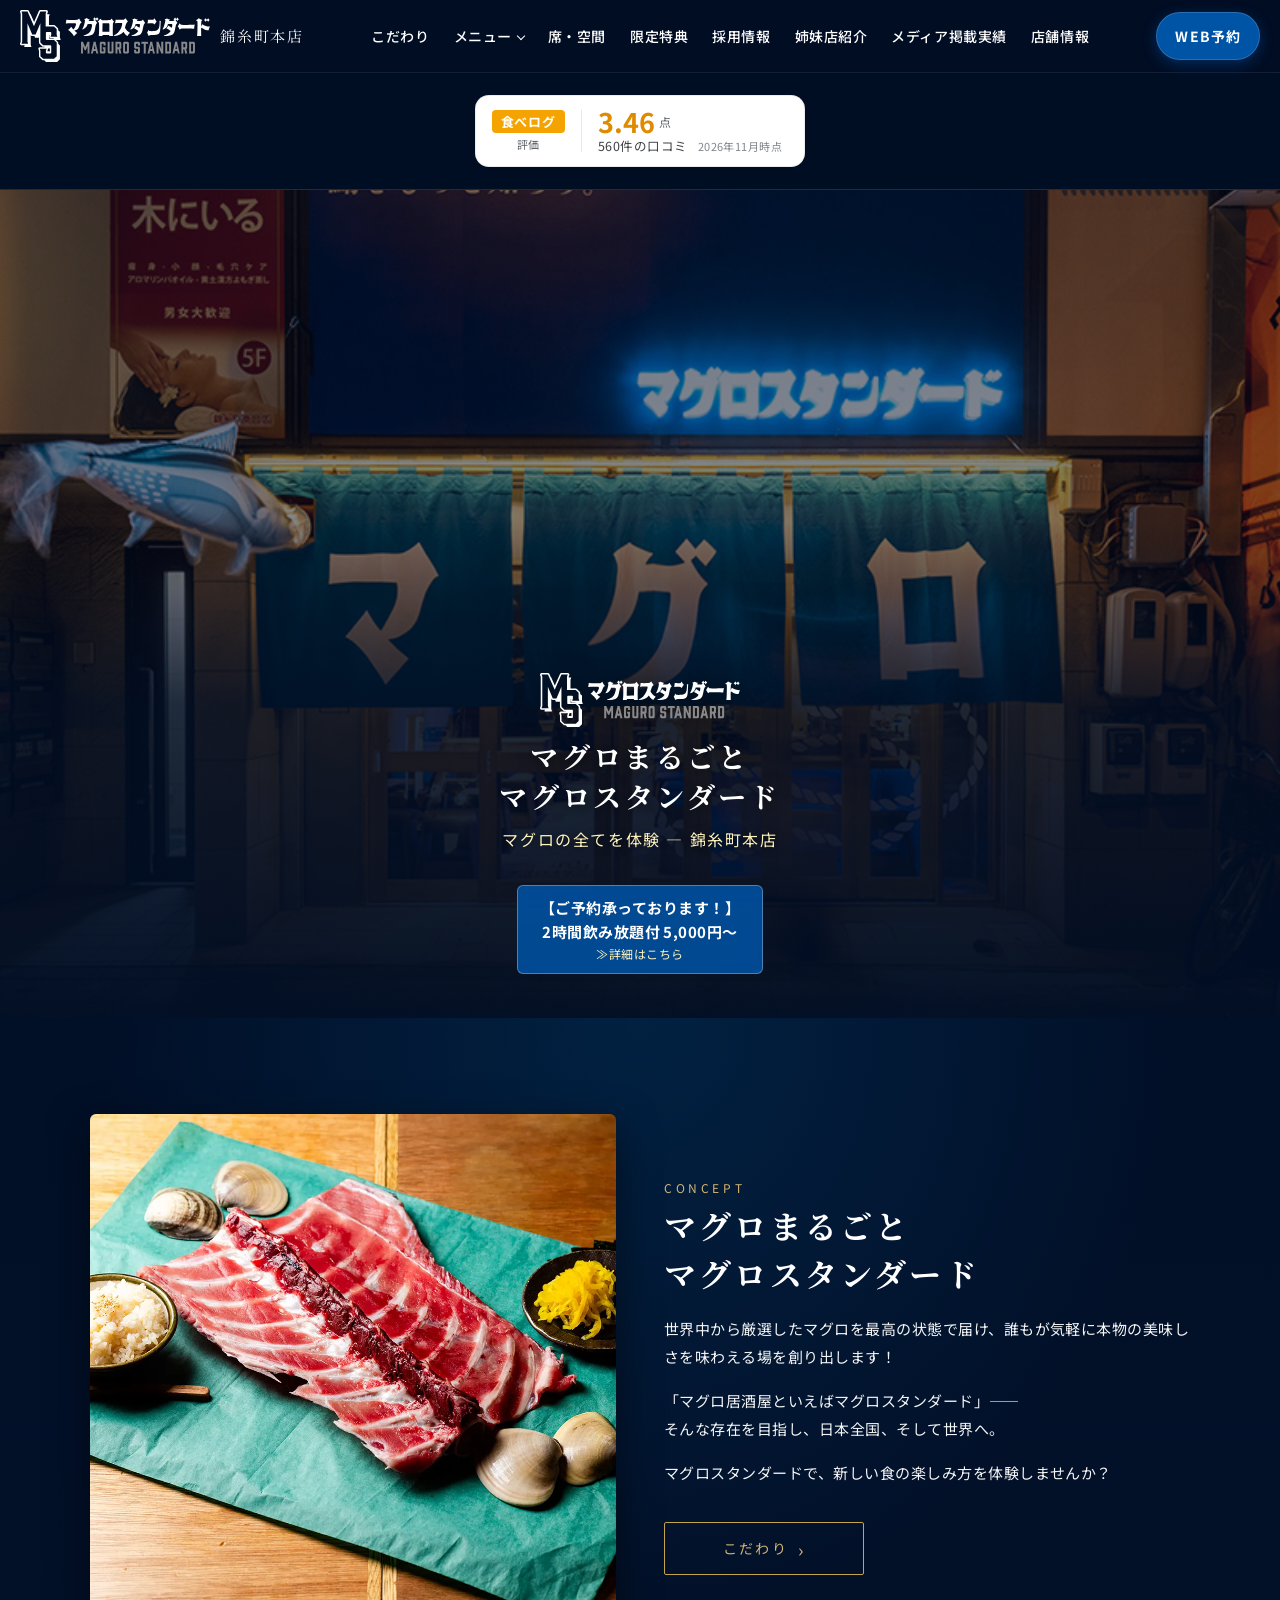
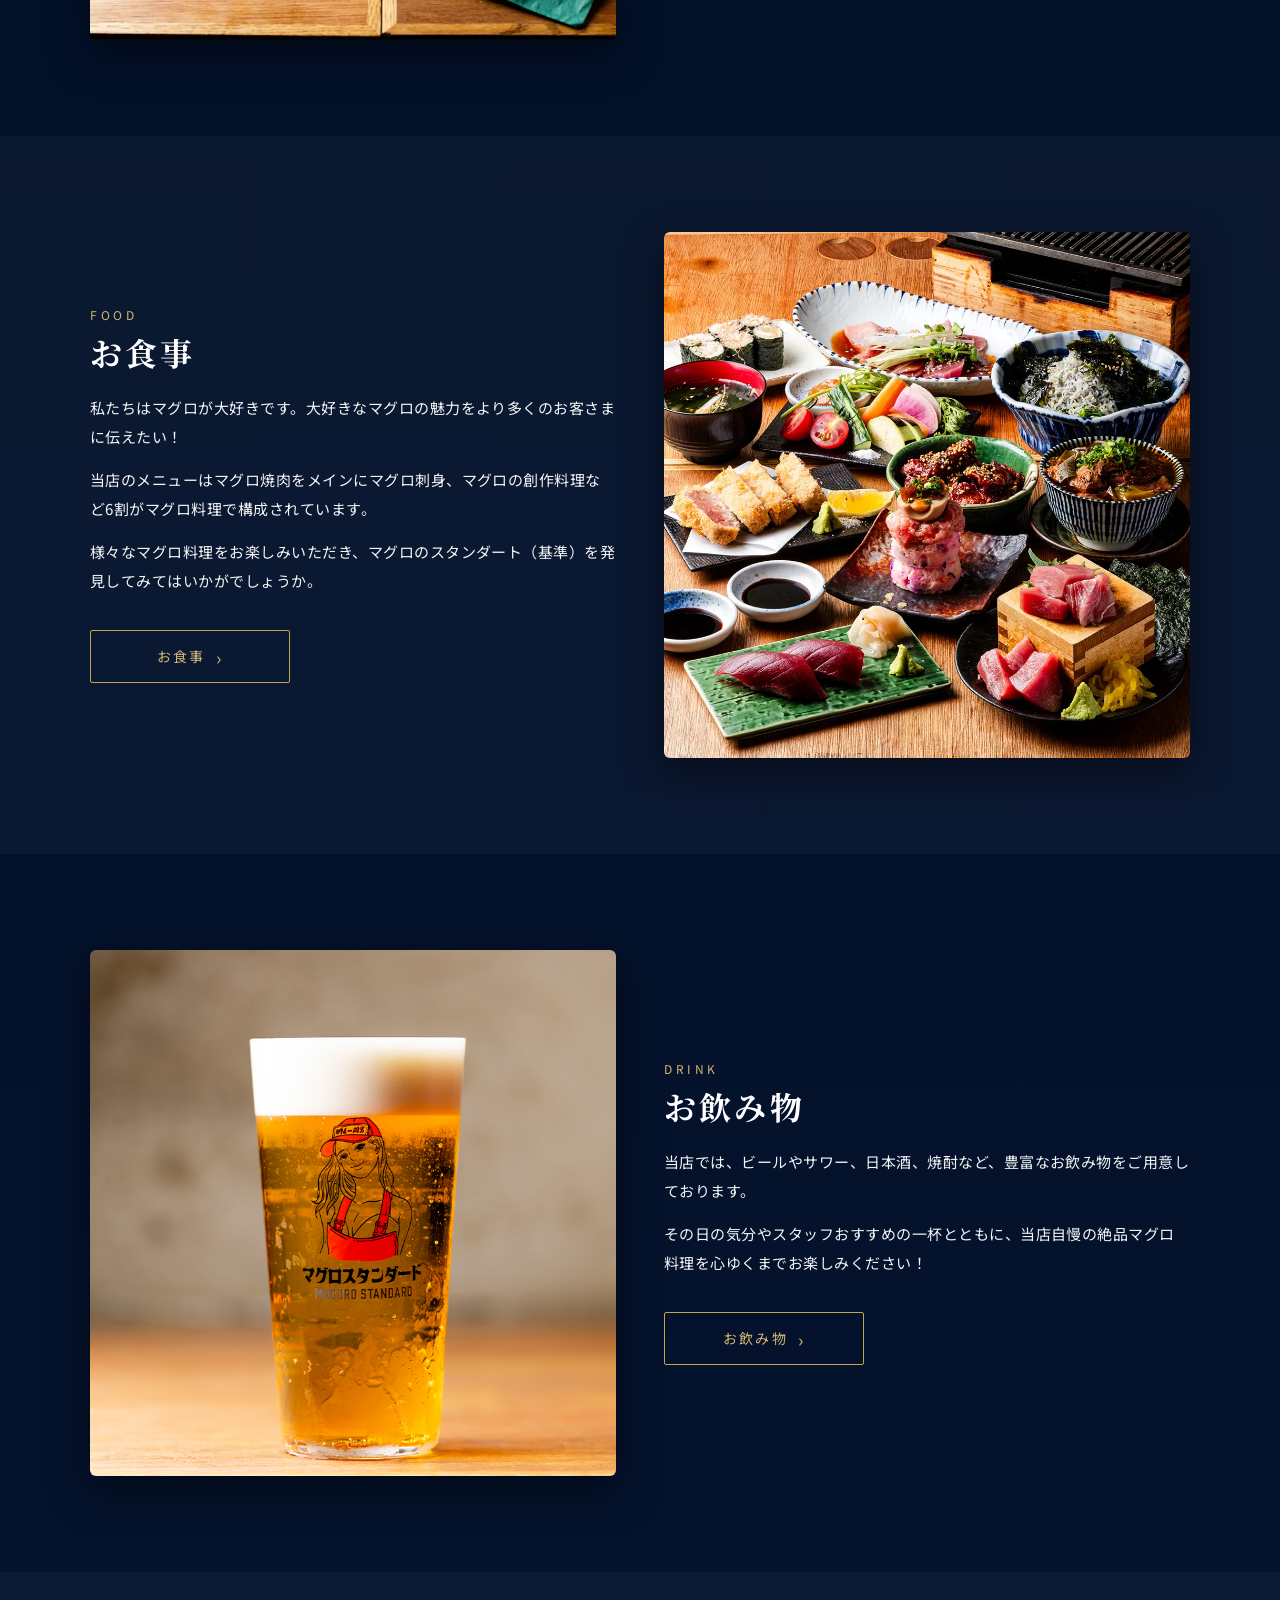
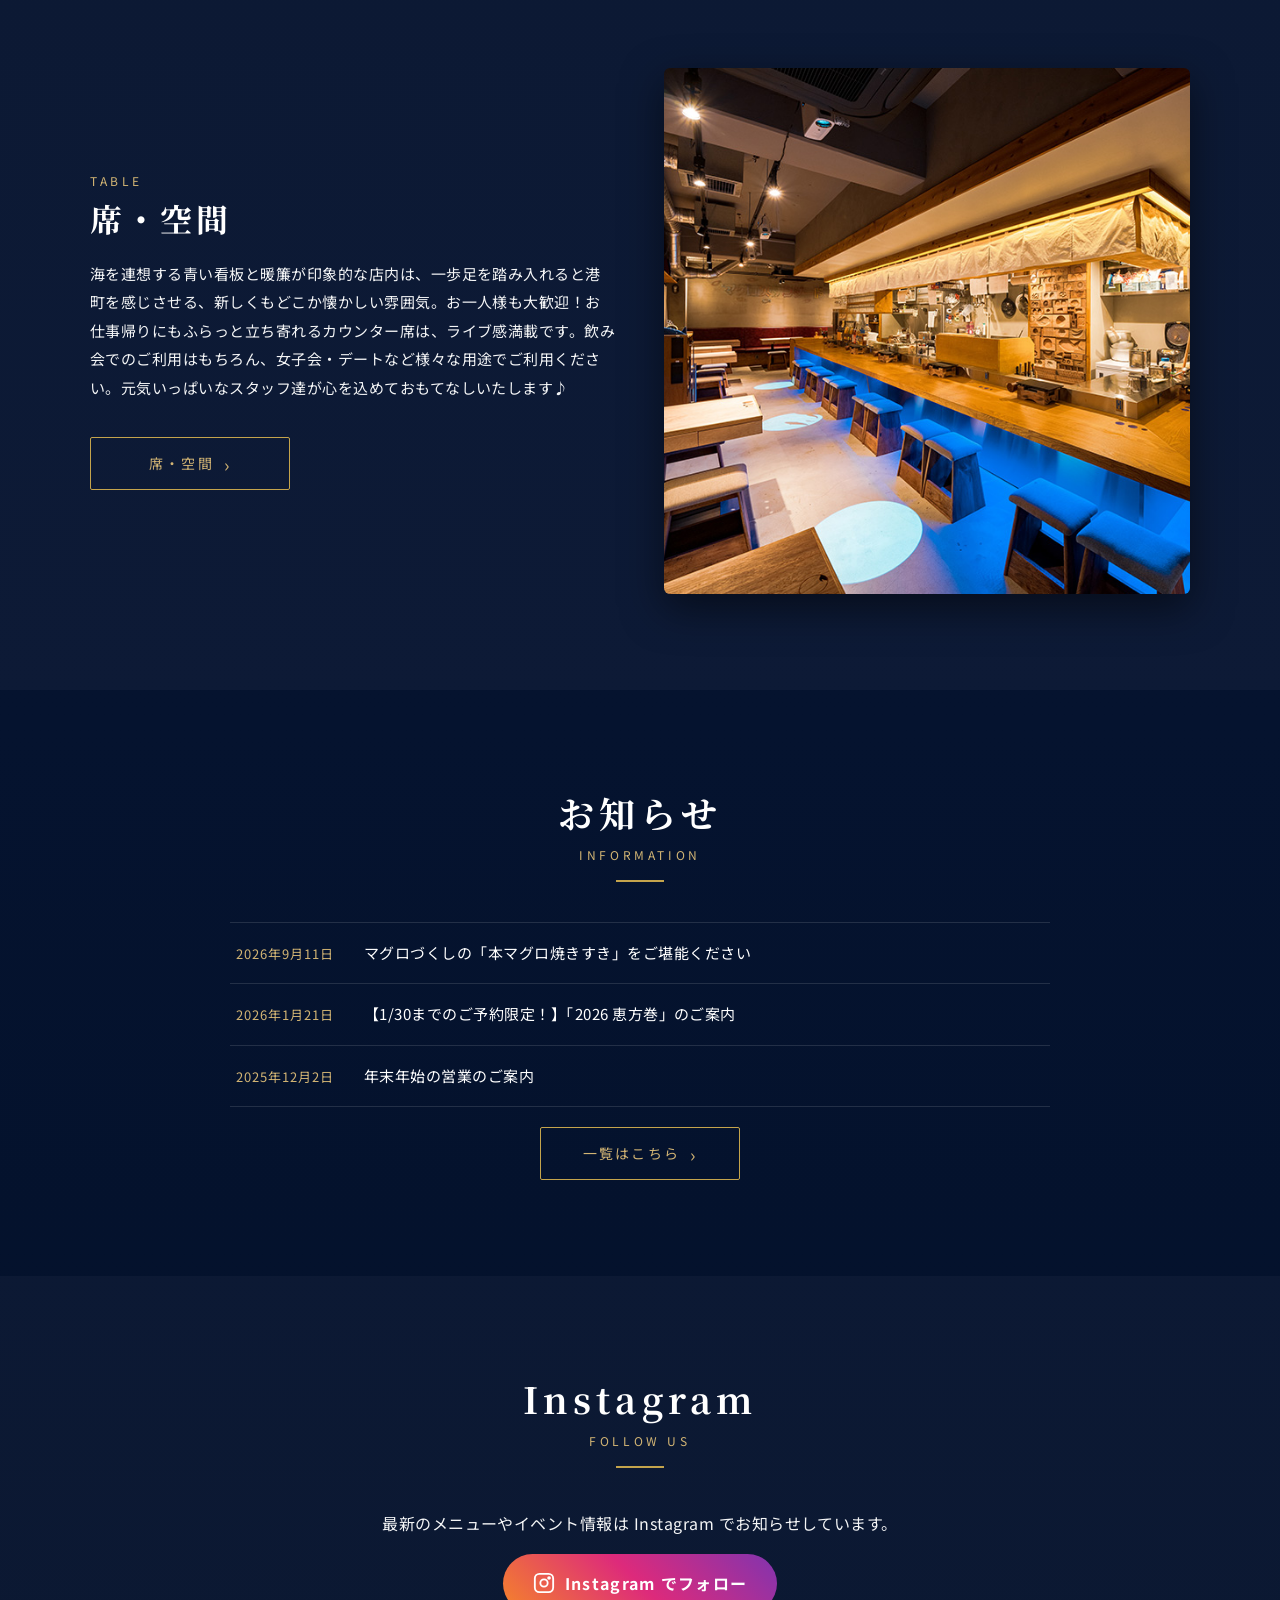
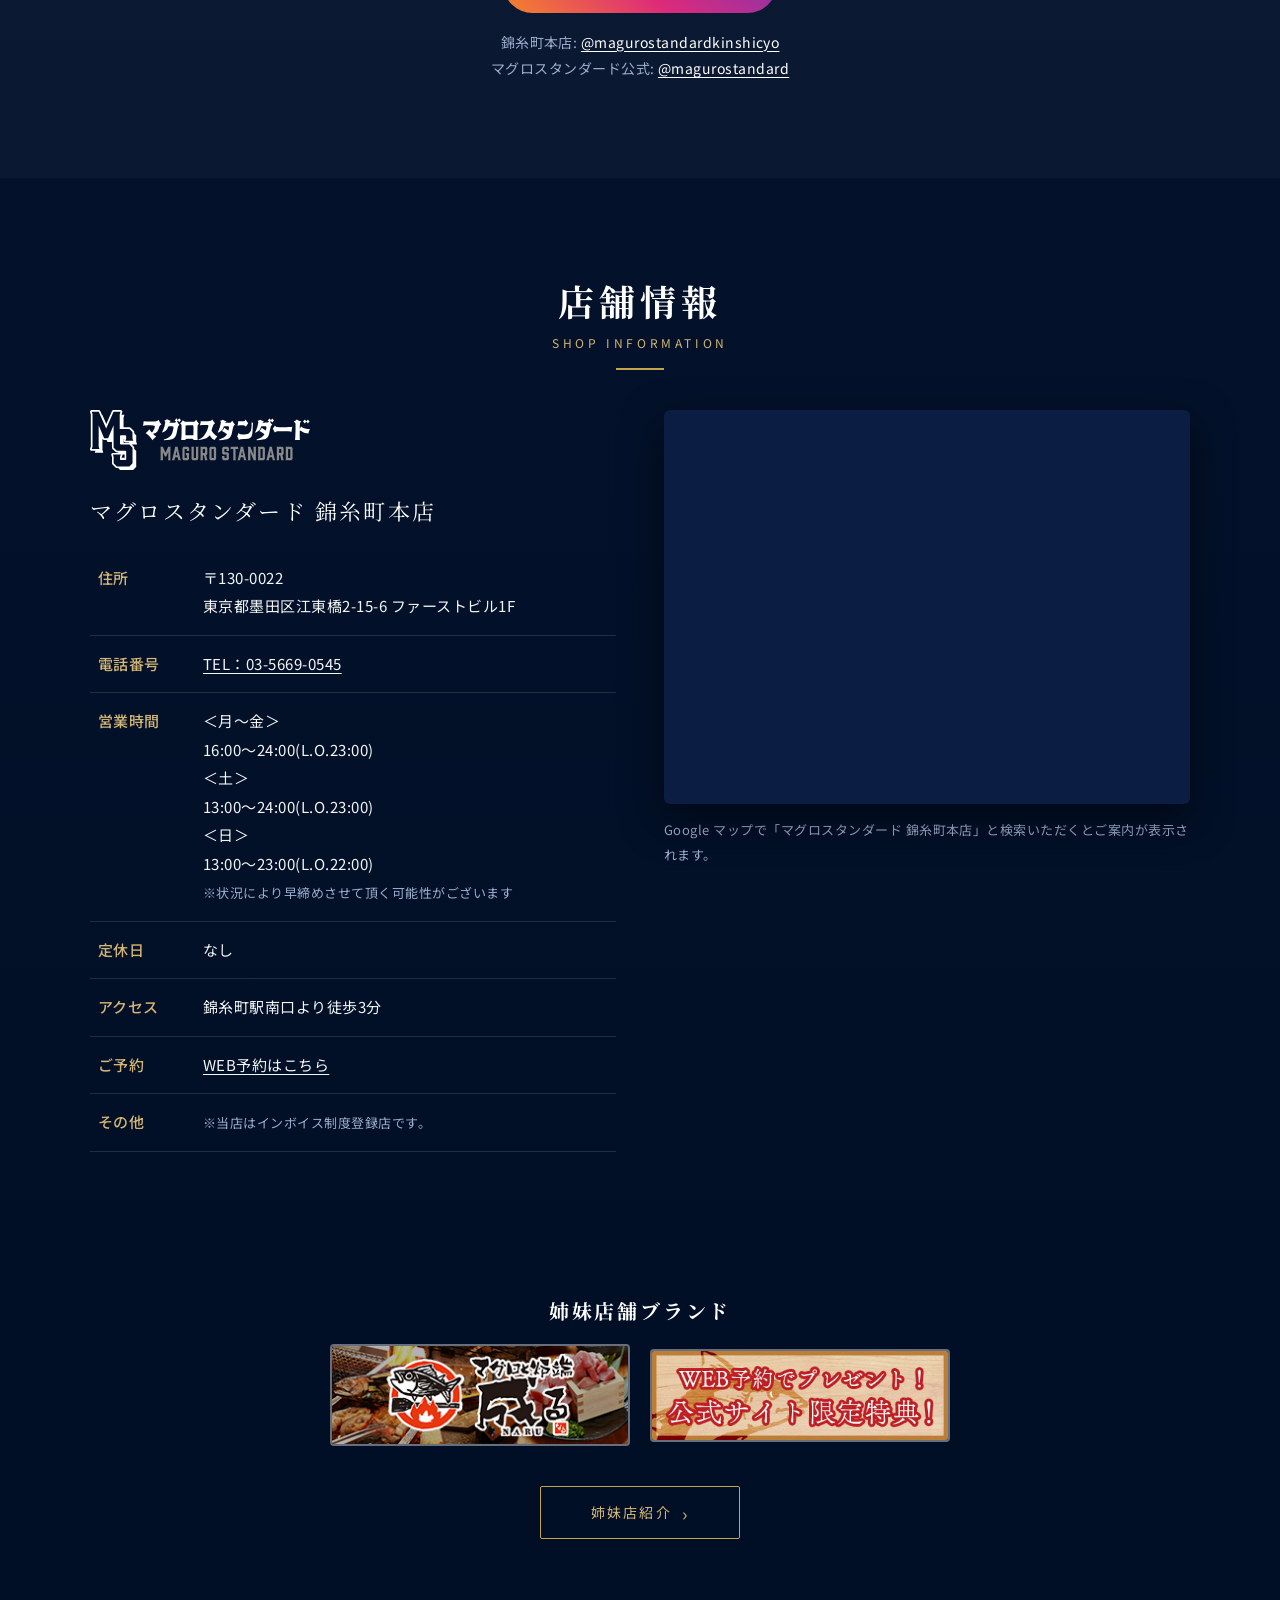
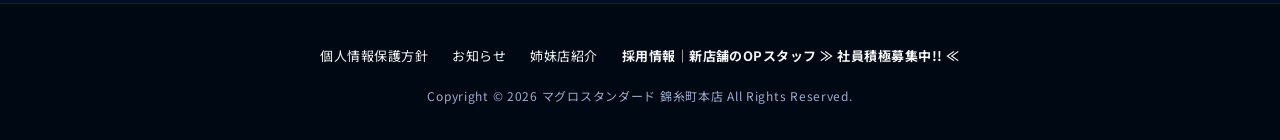
==== commit 60cd6338: "Move ratings badges above the hero Co-Authored-By: Claude Fable 5.1 <noreply@anthropic.com>" ====
--- a/index.html
+++ b/index.html
@@ -77,16 +77,6 @@
   </nav>
 
   <main>
-    <section class="hero" id="pagetop">
-      <img class="hero-bg" src="images/hero.jpg" alt="" width="800" height="600" fetchpriority="high">
-      <div class="hero-inner">
-        <img class="hero-logo" src="images/logo-white.svg" alt="マグロスタンダード" width="333" height="91">
-        <h1 class="hero-title">マグロまるごと<br>マグロスタンダード</h1>
-        <p class="hero-lead">マグロの全てを体験 ― 錦糸町本店</p>
-        <a class="hero-notice" href="course/">【ご予約承っております！】<br>2時間飲み放題付 5,000円～<small>≫詳細はこちら</small></a>
-      </div>
-    </section>
-
 <section class="ratings" id="ratings" aria-label="お客様からの評価" hidden>
   <div class="ratings__inner">
     <a class="ratings__item ratings__item--google" data-rating="google" href="https://www.google.com/maps/search/?api=1&query=%E3%83%9E%E3%82%B0%E3%83%AD%E3%82%B9%E3%82%BF%E3%83%B3%E3%83%80%E3%83%BC%E3%83%89%20%E9%8C%A6%E7%B3%B8%E7%94%BA%E6%9C%AC%E5%BA%97%20%E6%9D%B1%E4%BA%AC%E9%83%BD%E5%A2%A8%E7%94%B0%E5%8C%BA%E6%B1%9F%E6%9D%B1%E6%A9%8B2-15-6" target="_blank" rel="noopener" hidden>
@@ -101,6 +91,15 @@
     </a>
   </div>
 </section>
+    <section class="hero" id="pagetop">
+      <img class="hero-bg" src="images/hero.jpg" alt="" width="800" height="600" fetchpriority="high">
+      <div class="hero-inner">
+        <img class="hero-logo" src="images/logo-white.svg" alt="マグロスタンダード" width="333" height="91">
+        <h1 class="hero-title">マグロまるごと<br>マグロスタンダード</h1>
+        <p class="hero-lead">マグロの全てを体験 ― 錦糸町本店</p>
+        <a class="hero-notice" href="course/">【ご予約承っております！】<br>2時間飲み放題付 5,000円～<small>≫詳細はこちら</small></a>
+      </div>
+    </section>
 
     <section class="section wave" id="concept">
       <div class="container">
--- a/css/style.css
+++ b/css/style.css
@@ -873,7 +873,7 @@
 
 /* ===== 評価帯（Google / 食べログ）バッジ型 ===== */
 :root { --ratings-bg:#000e24;--ratings-fg:#f4f5f6;--ratings-line:rgba(255,255,255,.12);--ratings-star:#fbbc04;--ratings-star-off:rgba(255,255,255,.25); }
-.ratings { background: var(--ratings-bg); color: var(--ratings-fg); border-top: 1px solid var(--ratings-line); border-bottom: 1px solid var(--ratings-line); }
+.ratings { background: var(--ratings-bg); color: var(--ratings-fg); border-bottom: 1px solid var(--ratings-line); }
 .ratings[hidden] { display: none; }
 .ratings__inner { width: min(1100px, 100% - 32px); margin: 0 auto; display: flex; flex-wrap: wrap; justify-content: center; gap: 14px 20px; padding: 22px 0; }
 .ratings__item { display: grid; grid-template-columns: auto 1fr; grid-template-rows: auto auto; column-gap: 16px; row-gap: 3px; align-items: center; min-width: 300px; padding: 12px 22px 12px 16px; background: #fff; color: #202124; text-decoration: none; border: 1px solid rgba(0,0,0,.08); border-radius: 14px; box-shadow: 0 2px 10px rgba(0,0,0,.14); font-family: var(--ratings-font, inherit); line-height: 1.25; transition: transform .15s ease, box-shadow .15s ease; }
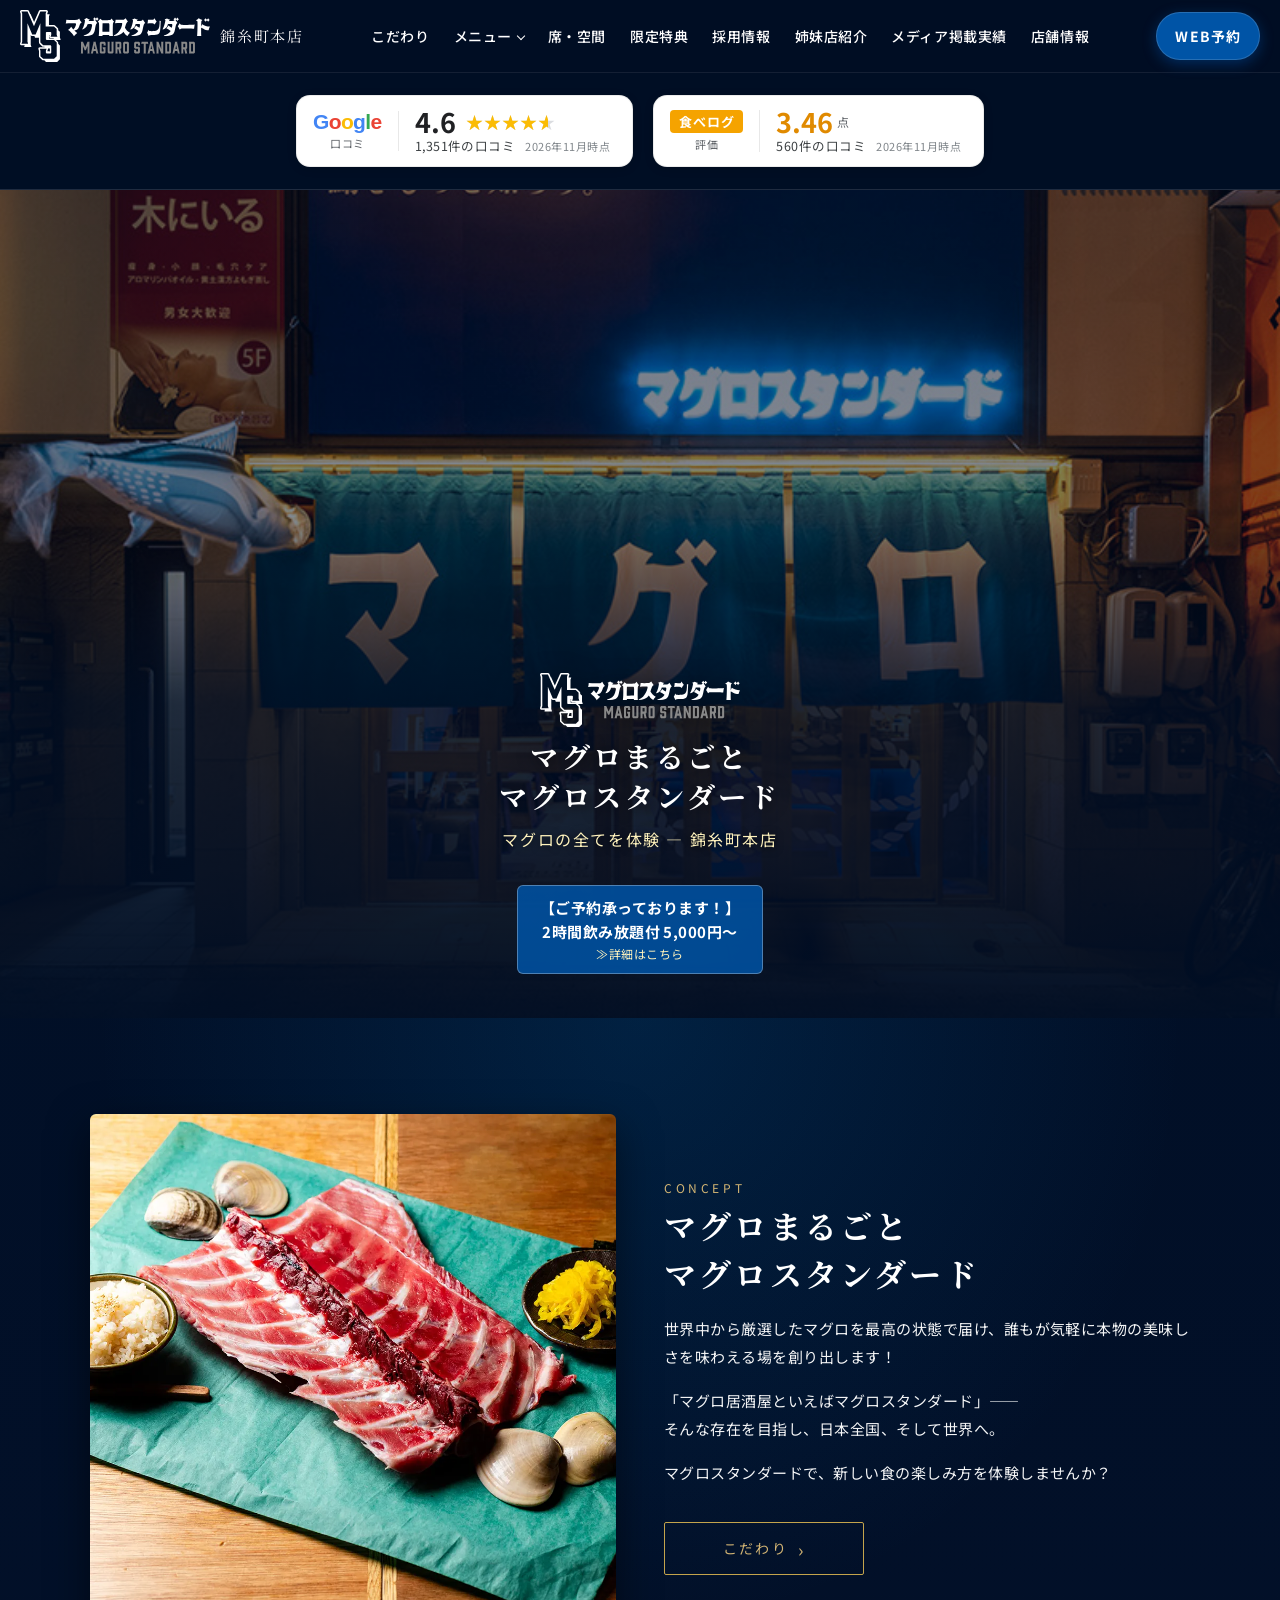
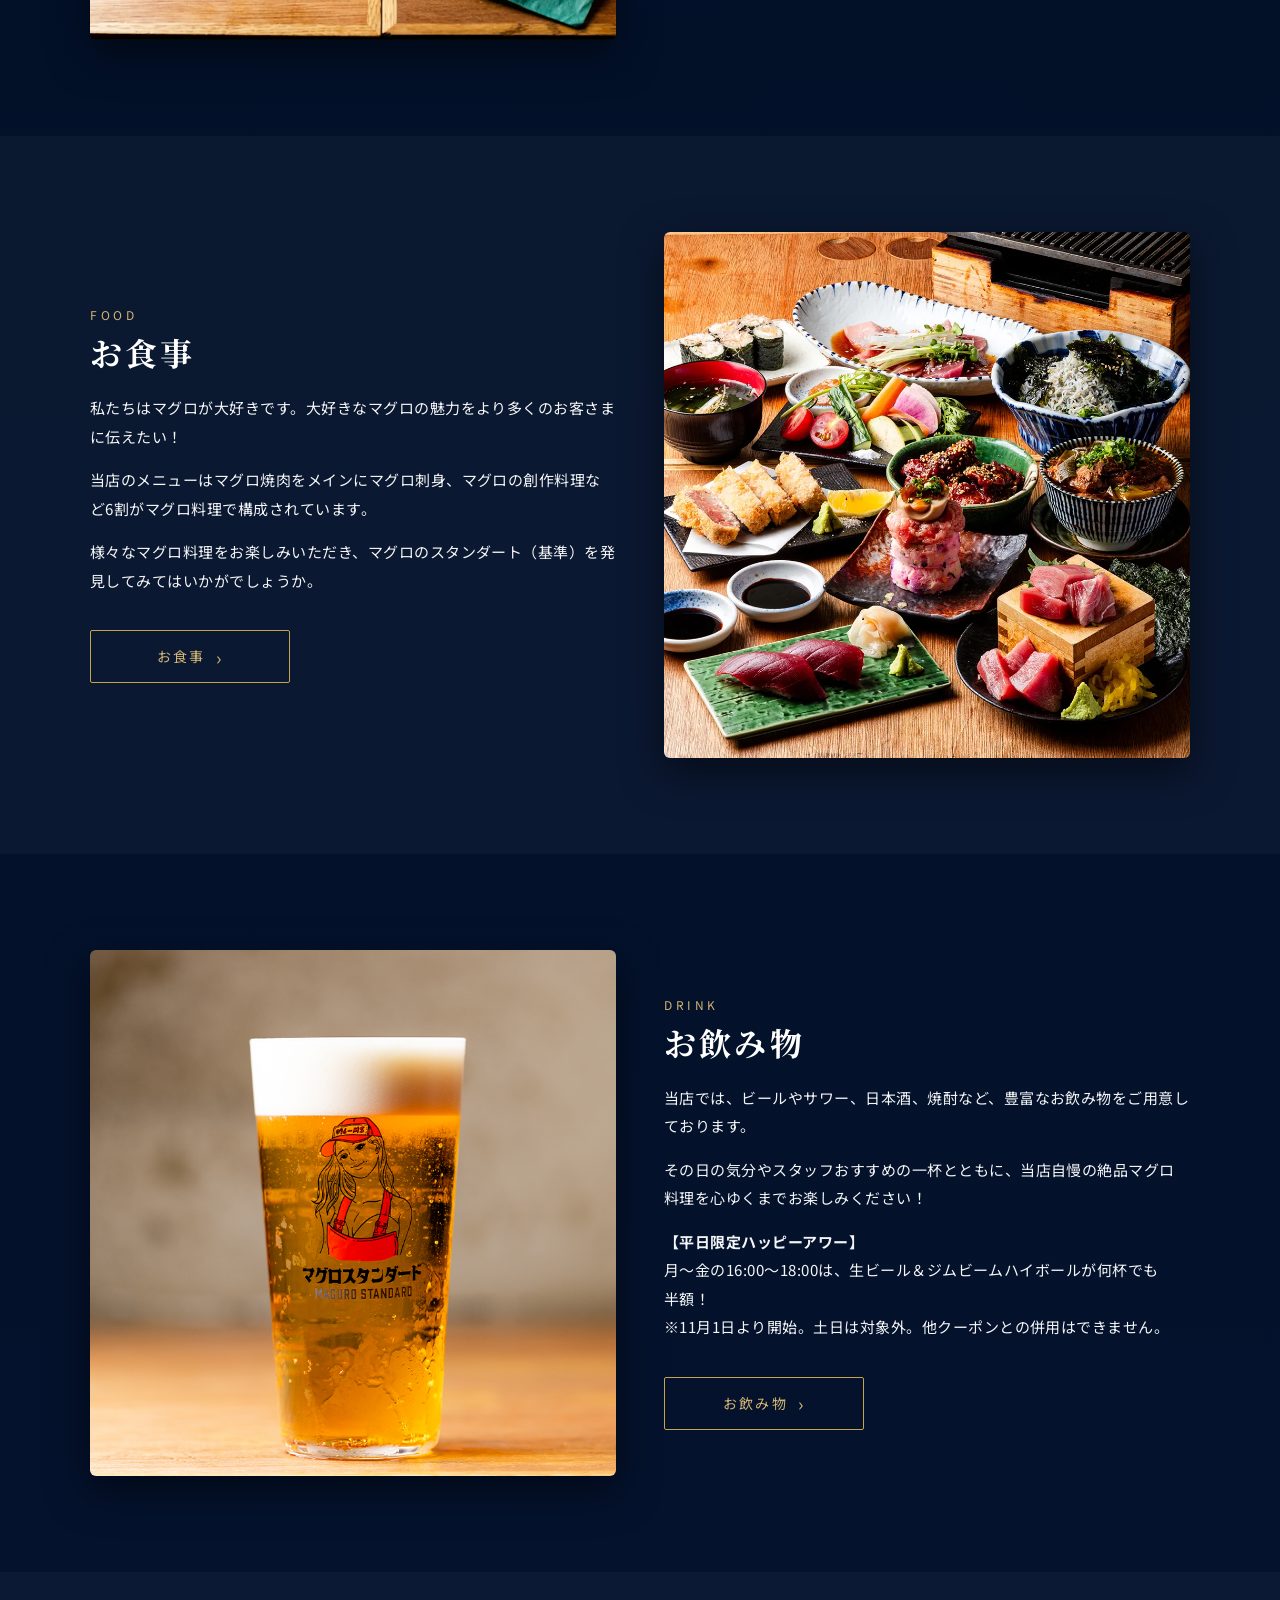
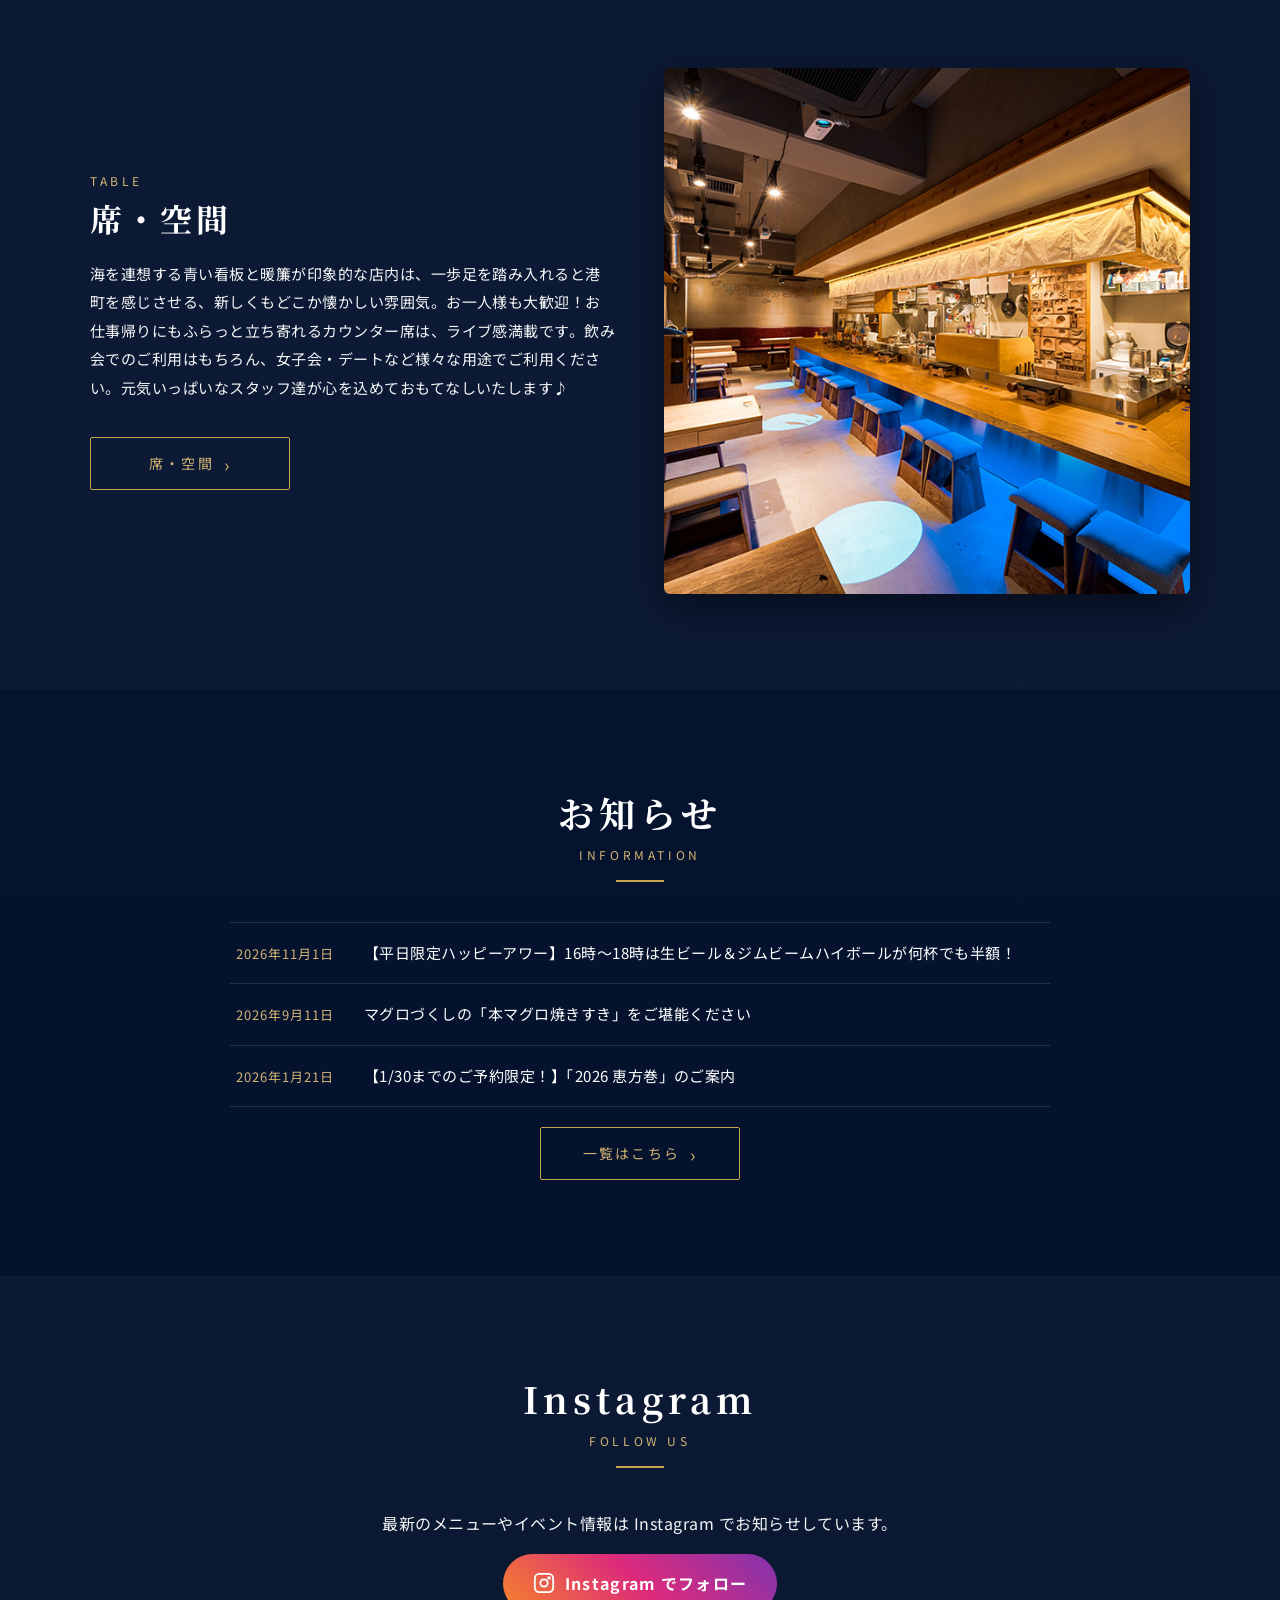
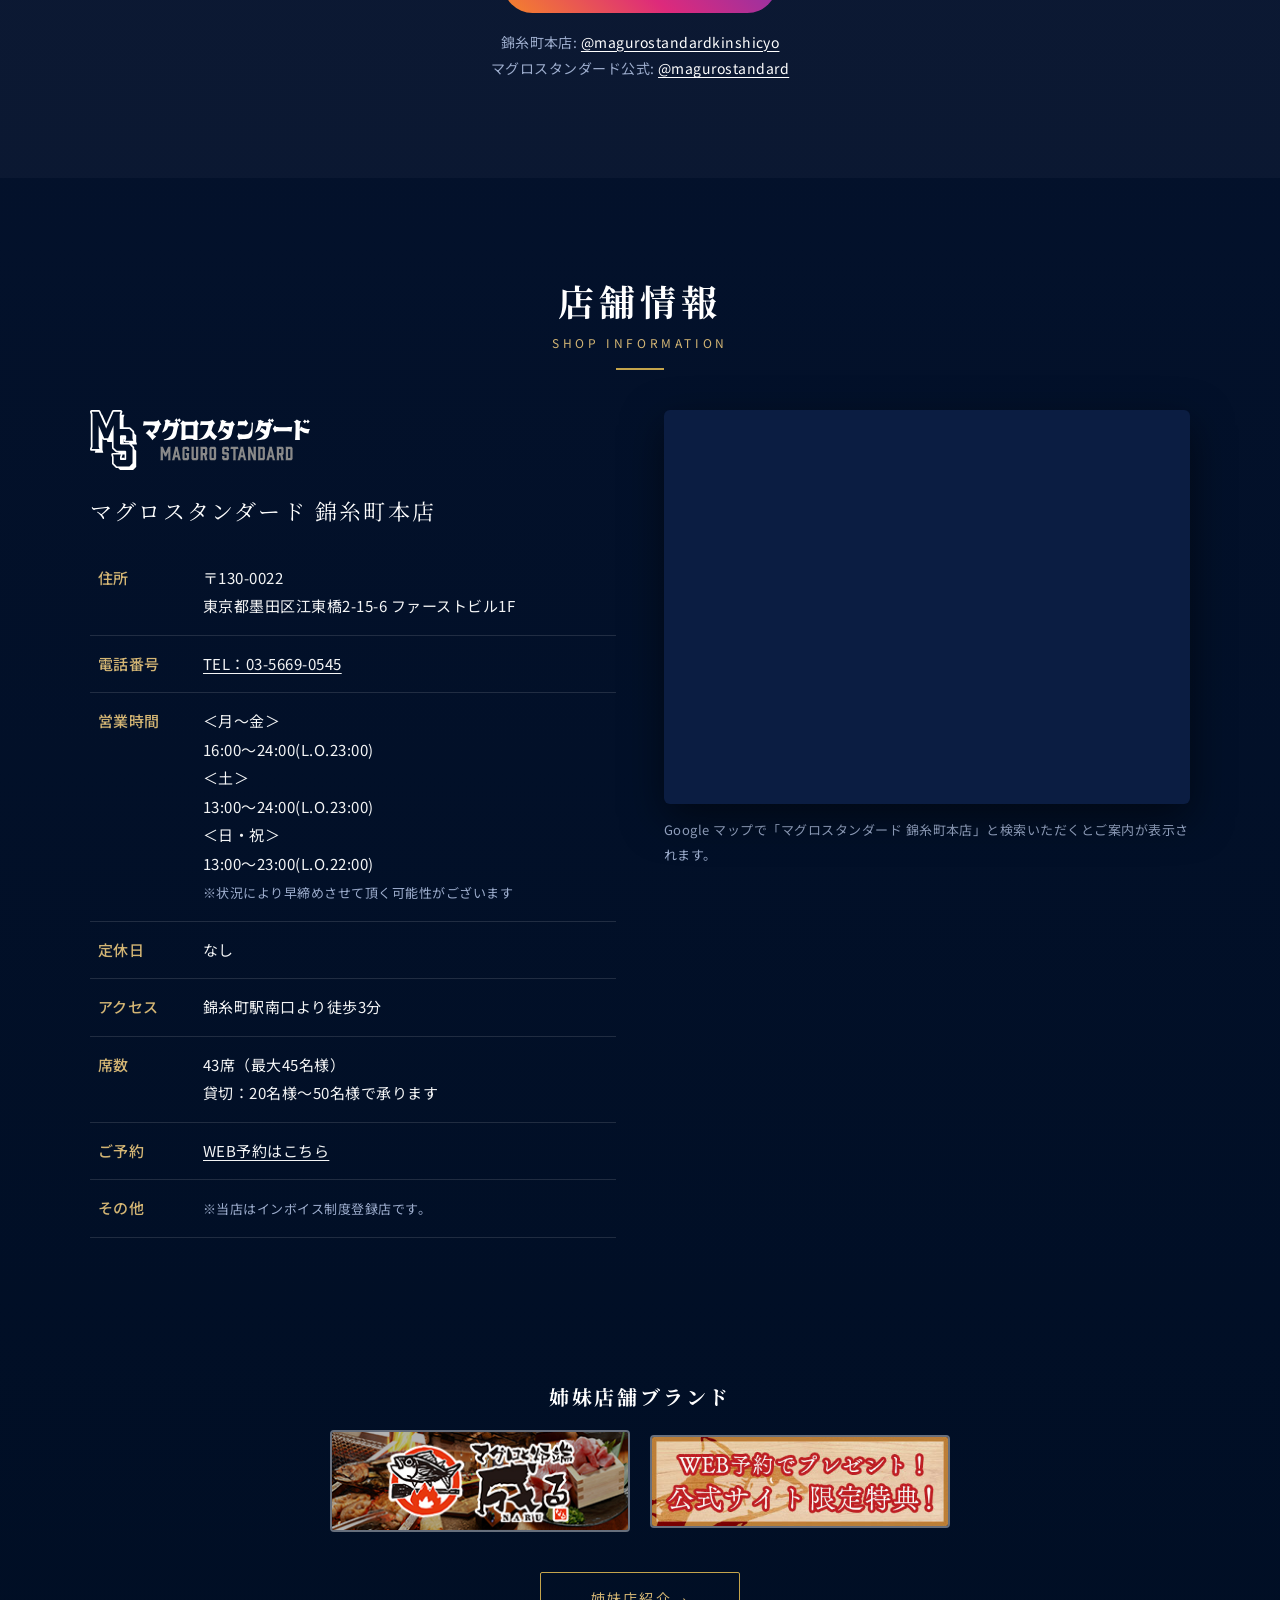
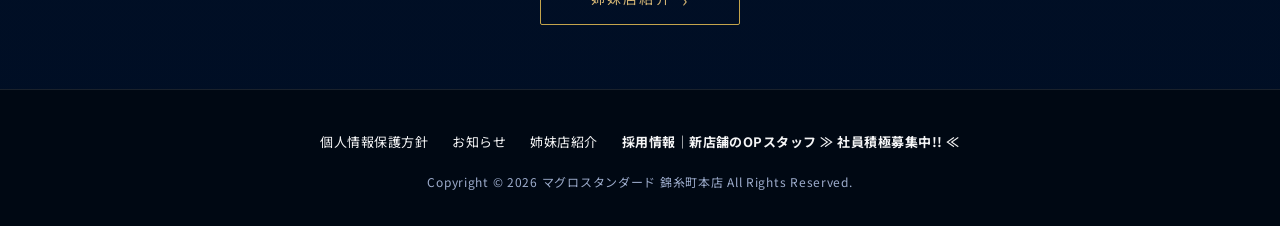
==== commit 42783ba9: "食べログ掲載内容に合わせて修正（料理価格・飲み放題日本酒・人数・祝日営業時間・席数・ハッピーアワー） Co-Authored-By: Claude Fable 5.1 <noreply@anthrop" ====
--- a/index.html
+++ b/index.html
@@ -139,6 +139,7 @@
             <h2><span class="en">DRINK</span>お飲み物</h2>
             <p>当店では、ビールやサワー、日本酒、焼酎など、豊富なお飲み物をご用意しております。</p>
             <p>その日の気分やスタッフおすすめの一杯とともに、当店自慢の絶品マグロ料理を心ゆくまでお楽しみください！</p>
+            <p><strong>【平日限定ハッピーアワー】</strong><br>月～金の16:00～18:00は、生ビール＆ジムビームハイボールが何杯でも半額！<br>※11月1日より開始。土日は対象外。他クーポンとの併用はできません。</p>
             <a class="btn" href="drink/">お飲み物</a>
           </div>
         </div>
@@ -162,9 +163,9 @@
       <div class="container">
         <h2 class="section-title">お知らせ<span class="en">INFORMATION</span></h2>
         <ul class="news-list">
+        <li><a href="information/#news-20261101"><time datetime="2026-11-01">2026年11月1日</time><span class="news-title">【平日限定ハッピーアワー】16時～18時は生ビール＆ジムビームハイボールが何杯でも半額！</span></a></li>
         <li><a href="information/#news-20260911"><time datetime="2026-09-11">2026年9月11日</time><span class="news-title">マグロづくしの「本マグロ焼きすき」をご堪能ください</span></a></li>
         <li><a href="information/#news-20260121"><time datetime="2026-01-21">2026年1月21日</time><span class="news-title">【1/30までのご予約限定！】「2026 恵方巻」のご案内</span></a></li>
-        <li><a href="information/#news-20251202"><time datetime="2025-12-02">2025年12月2日</time><span class="news-title">年末年始の営業のご案内</span></a></li>
         </ul>
         <p class="center"><a class="btn" href="information/">一覧はこちら</a></p>
       </div>
@@ -189,9 +190,10 @@
             <table class="info-table">
               <tr><th>住所</th><td>〒130-0022<br>東京都墨田区江東橋2-15-6 ファーストビル1F</td></tr>
               <tr><th>電話番号</th><td><a href="tel:03-5669-0545">TEL：03-5669-0545</a></td></tr>
-              <tr><th>営業時間</th><td>＜月～金＞<br>16:00～24:00(L.O.23:00)<br>＜土＞<br>13:00～24:00(L.O.23:00)<br>＜日＞<br>13:00～23:00(L.O.22:00)<br><span class="note">※状況により早締めさせて頂く可能性がございます</span></td></tr>
+              <tr><th>営業時間</th><td>＜月～金＞<br>16:00～24:00(L.O.23:00)<br>＜土＞<br>13:00～24:00(L.O.23:00)<br>＜日・祝＞<br>13:00～23:00(L.O.22:00)<br><span class="note">※状況により早締めさせて頂く可能性がございます</span></td></tr>
               <tr><th>定休日</th><td>なし</td></tr>
               <tr><th>アクセス</th><td>錦糸町駅南口より徒歩3分</td></tr>
+              <tr><th>席数</th><td>43席（最大45名様）<br>貸切：20名様～50名様で承ります</td></tr>
               <tr><th>ご予約</th><td><a href="https://yoyaku.tabelog.com/yoyaku/net_booking_form/index?rcd=13283669" target="_blank" rel="noopener">WEB予約はこちら</a></td></tr>
               <tr><th>その他</th><td><span class="note">※当店はインボイス制度登録店です。</span></td></tr>
             </table>
--- a/css/style.css
+++ b/css/style.css
@@ -903,7 +903,20 @@
 .ratings__asof:empty { display: none; }
 .sr-only { position: absolute; width: 1px; height: 1px; padding: 0; margin: -1px; overflow: hidden; clip: rect(0,0,0,0); white-space: nowrap; border: 0; }
 @media (max-width: 600px) {
-  .ratings__inner { flex-direction: column; align-items: stretch; gap: 10px; padding: 16px 0; }
-  .ratings__item { min-width: 0; width: 100%; max-width: 360px; margin: 0 auto; padding: 10px 18px 10px 14px; }
-  .ratings__score b { font-size: 24px; }
-}
+  .ratings__inner { width: min(100% - 24px, 420px); flex-wrap: nowrap; justify-content: center; gap: 10px; padding: 14px 0; }
+  .ratings__item { flex: 1 1 0; min-width: 0; display: flex; flex-direction: column; align-items: center; gap: 4px; padding: 10px 8px 9px; border-radius: 12px; text-align: center; }
+  .ratings__brand { flex-direction: row; align-items: center; justify-content: center; gap: 6px; padding-right: 0; border-right: 0; min-width: 0; padding-bottom: 6px; margin-bottom: 2px; border-bottom: 1px solid #ececec; width: 100%; }
+  .ratings__g { font-size: 17px; }
+  .ratings__tb { font-size: 11px; padding: 3px 7px; }
+  .ratings__label { font-size: 10.5px; }
+  .ratings__score { gap: 6px; }
+  .ratings__score b { font-size: 23px; }
+  .ratings__score small { font-size: 11px; margin-left: -4px; }
+  .ratings__stars { font-size: 13px; letter-spacing: 0; }
+  .ratings__meta { justify-content: center; gap: 0 6px; }
+  .ratings__count { font-size: 11px; }
+  .ratings__asof { font-size: 10px; width: 100%; }
+}
+@media (max-width: 360px) {
+  .ratings__asof { display: none; }
+}
